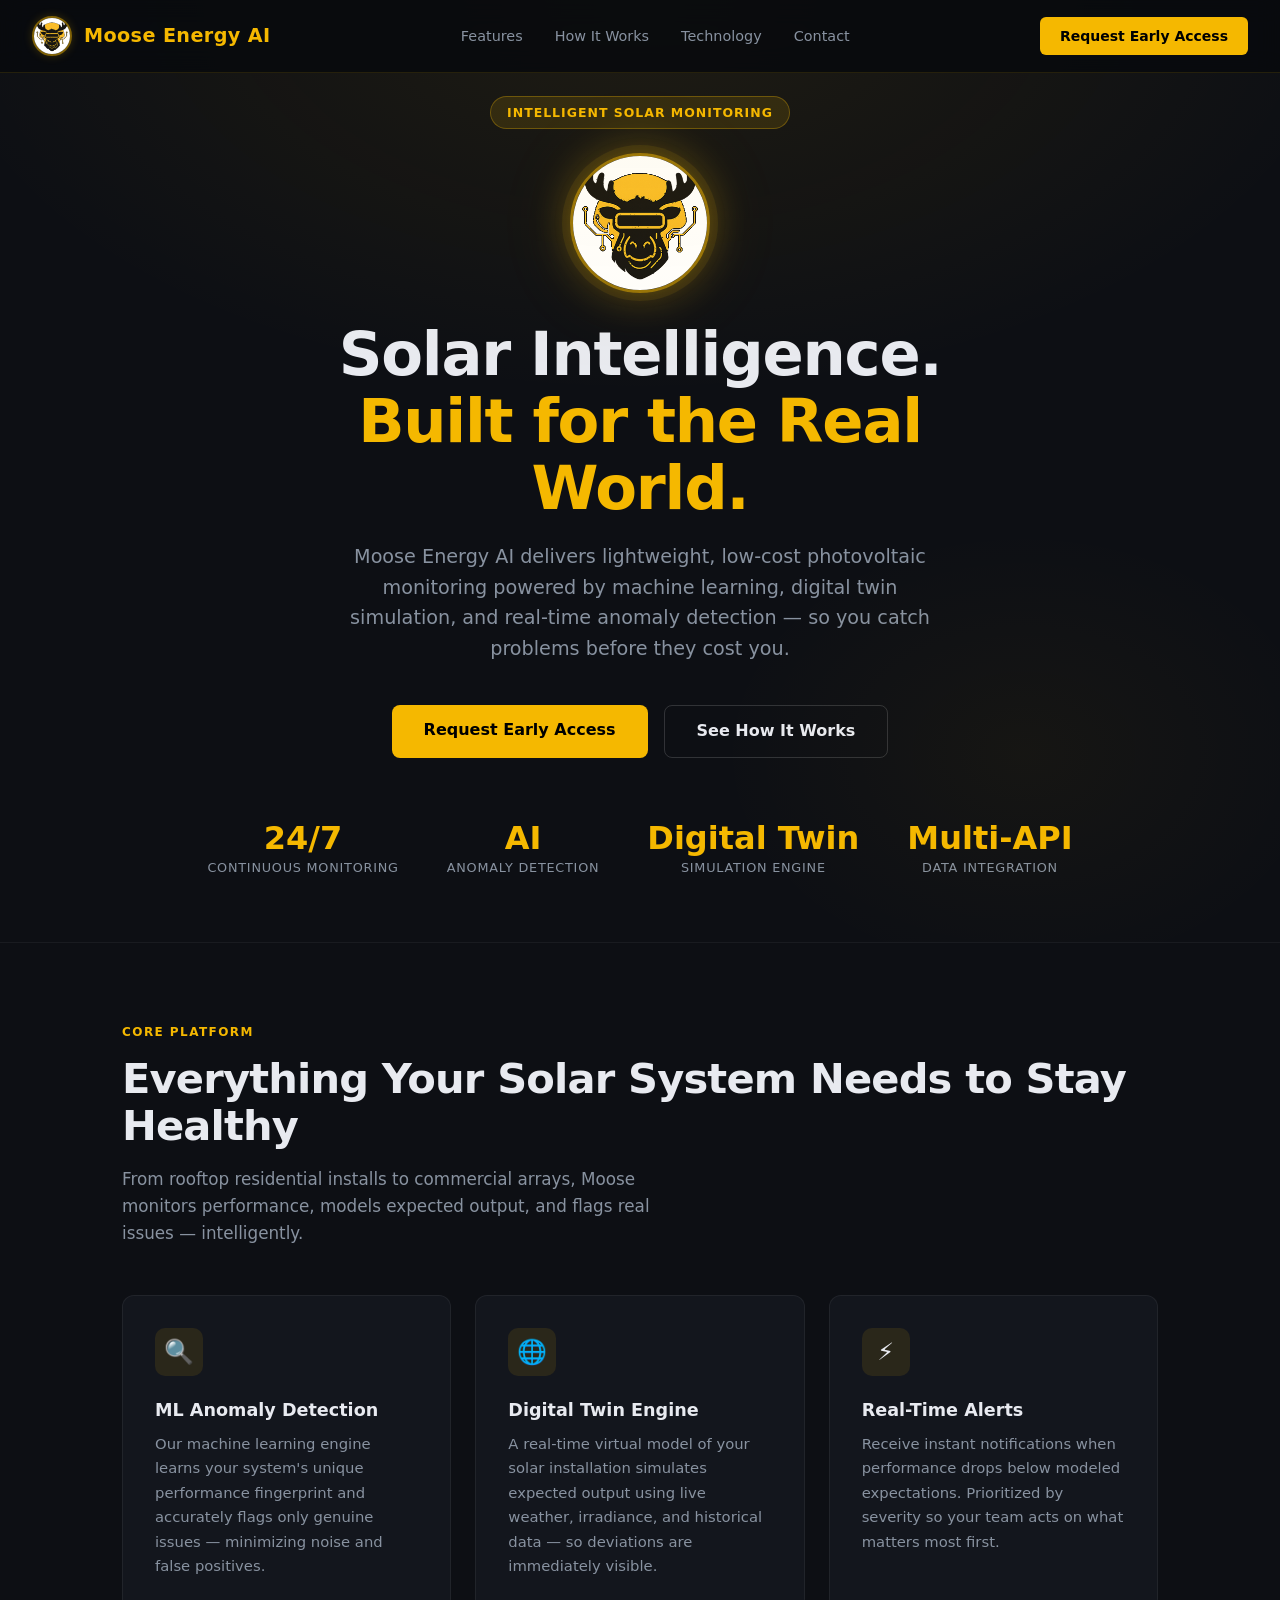
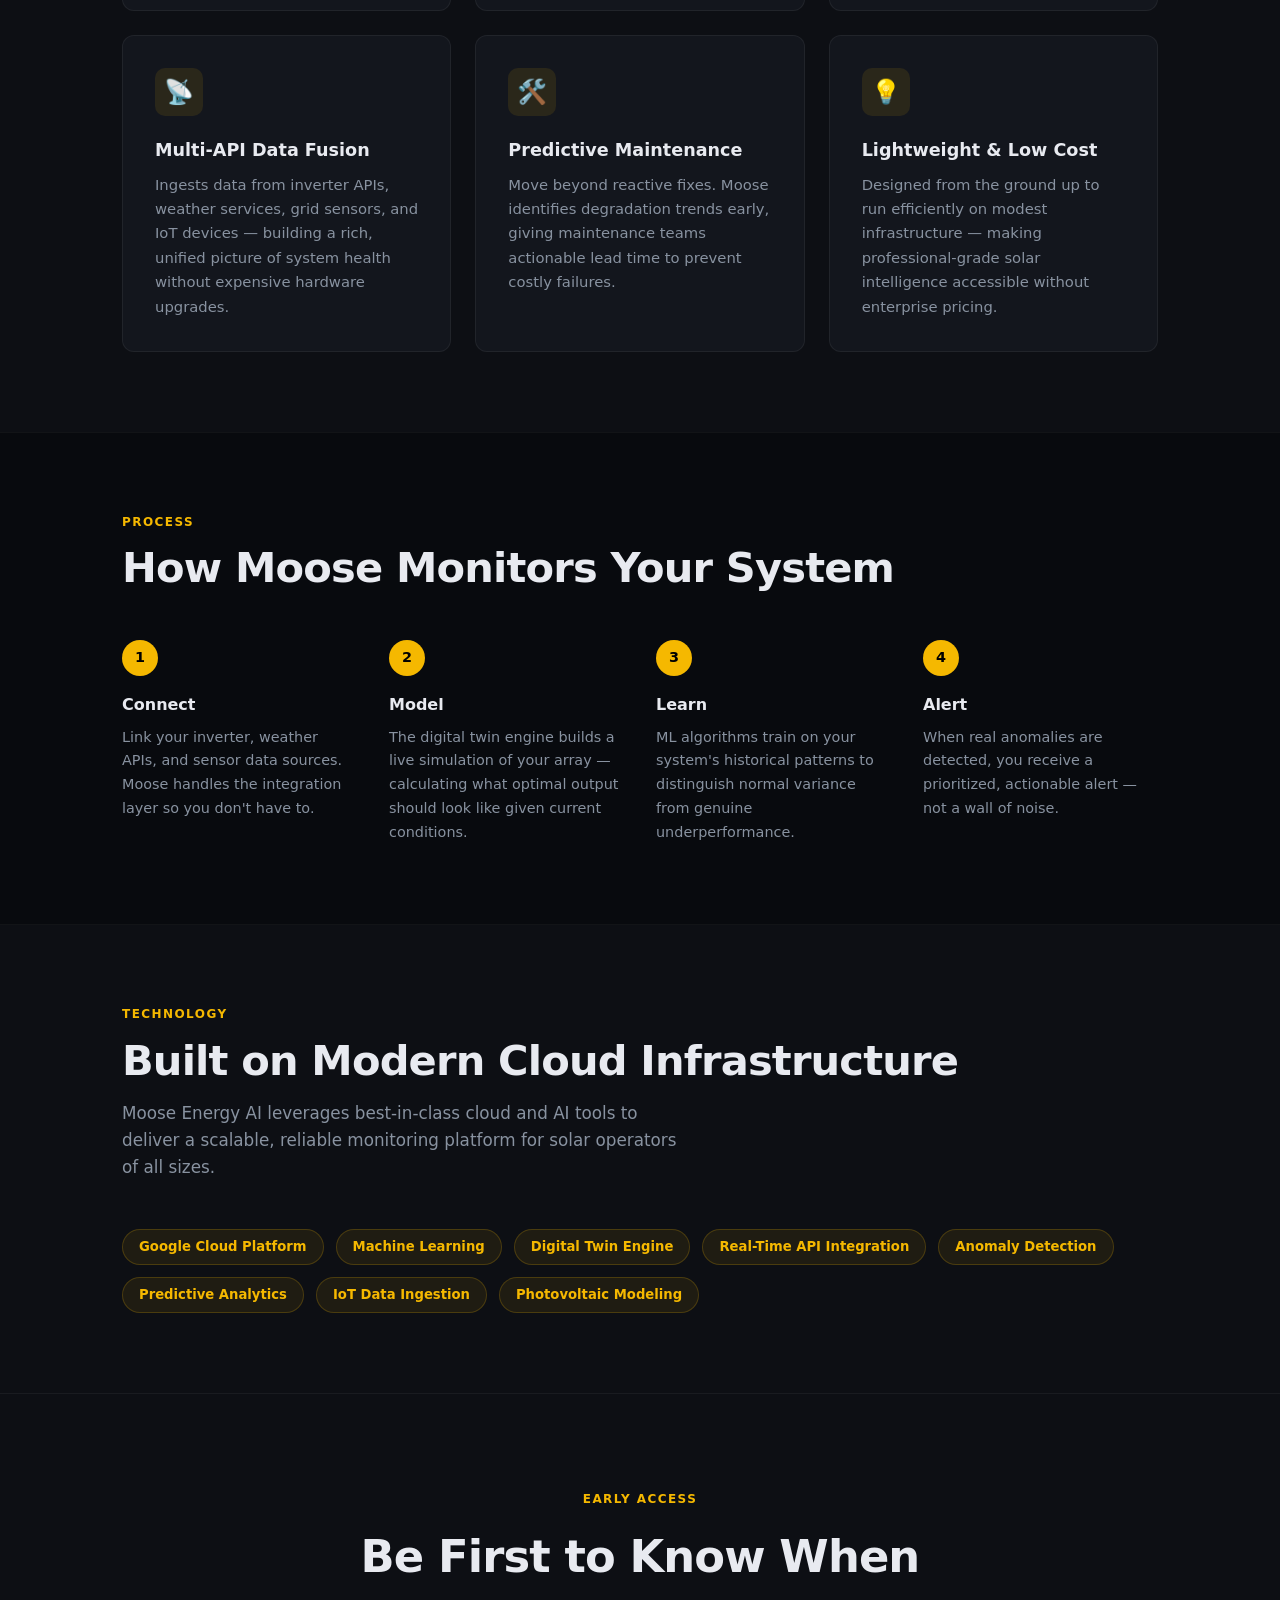
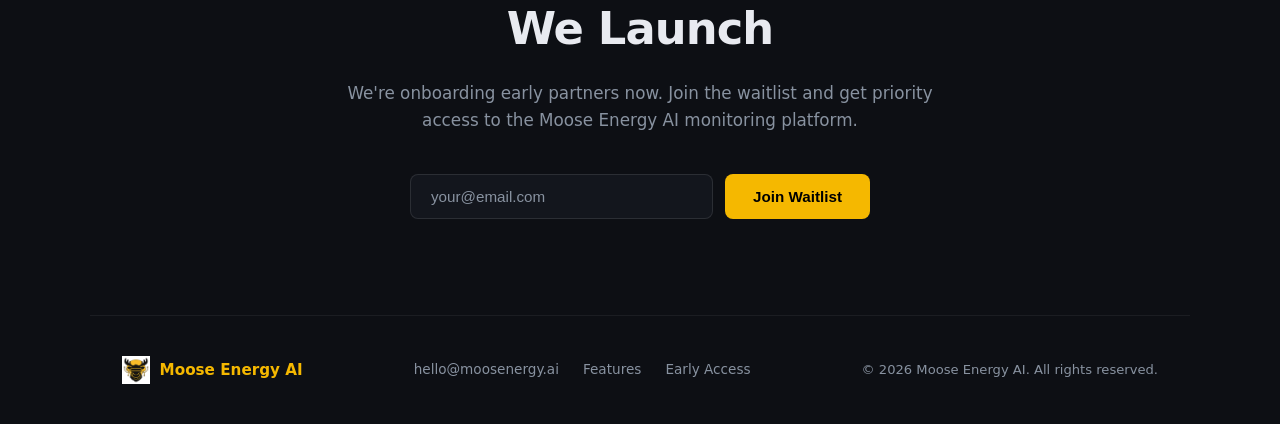
==== index.html @ 9f226058 "Polish logo: circular clip, gold ring, ambient glow" ====
<!DOCTYPE html>
<html lang="en">
<head>
  <meta charset="UTF-8" />
  <meta name="viewport" content="width=device-width, initial-scale=1.0" />
  <title>Moose Energy AI — Intelligent Solar Monitoring</title>
  <meta name="description" content="Moose Energy AI provides intelligent, low-cost photovoltaic solar monitoring powered by machine learning, digital twin technology, and real-time anomaly detection." />
  <meta property="og:title" content="Moose Energy AI — Intelligent Solar Monitoring" />
  <meta property="og:description" content="AI-powered solar monitoring with digital twin engine and ML anomaly detection." />
  <meta property="og:image" content="Moose logo.png" />
  <link rel="icon" type="image/png" href="Moose logo.png" />
  <style>
    *, *::before, *::after { box-sizing: border-box; margin: 0; padding: 0; }

    :root {
      --gold: #F5B800;
      --dark: #0d0f14;
      --darker: #080a0e;
      --card-bg: #13161d;
      --text: #e8eaf0;
      --muted: #8892a0;
      --accent: #F5B800;
    }

    html { scroll-behavior: smooth; }

    body {
      background: var(--dark);
      color: var(--text);
      font-family: 'Segoe UI', system-ui, -apple-system, sans-serif;
      line-height: 1.6;
    }

    /* NAV */
    nav {
      position: fixed;
      top: 0; left: 0; right: 0;
      z-index: 100;
      display: flex;
      align-items: center;
      justify-content: space-between;
      padding: 1rem 2rem;
      background: rgba(8, 10, 14, 0.85);
      backdrop-filter: blur(12px);
      border-bottom: 1px solid rgba(245, 184, 0, 0.12);
    }

    .nav-logo {
      display: flex;
      align-items: center;
      gap: 0.75rem;
      text-decoration: none;
    }

    .nav-logo img {
      height: 40px;
      width: 40px;
      object-fit: cover;
      border-radius: 50%;
      border: 2px solid rgba(245,184,0,0.5);
      box-shadow: 0 0 10px rgba(245,184,0,0.2);
    }

    .nav-logo span {
      font-size: 1.2rem;
      font-weight: 700;
      color: var(--gold);
      letter-spacing: 0.02em;
    }

    .nav-links {
      display: flex;
      gap: 2rem;
      list-style: none;
    }

    .nav-links a {
      color: var(--muted);
      text-decoration: none;
      font-size: 0.9rem;
      font-weight: 500;
      transition: color 0.2s;
    }

    .nav-links a:hover { color: var(--gold); }

    .nav-cta {
      background: var(--gold);
      color: #000;
      padding: 0.5rem 1.25rem;
      border-radius: 6px;
      font-weight: 700;
      font-size: 0.875rem;
      text-decoration: none;
      transition: opacity 0.2s;
    }

    .nav-cta:hover { opacity: 0.85; }

    /* HERO */
    .hero {
      min-height: 100vh;
      display: flex;
      flex-direction: column;
      align-items: center;
      justify-content: center;
      text-align: center;
      padding: 6rem 2rem 4rem;
      position: relative;
      overflow: hidden;
    }

    .hero::before {
      content: '';
      position: absolute;
      inset: 0;
      background:
        radial-gradient(ellipse 80% 60% at 50% 0%, rgba(245,184,0,0.08) 0%, transparent 70%),
        radial-gradient(ellipse 40% 40% at 80% 80%, rgba(245,184,0,0.04) 0%, transparent 60%);
      pointer-events: none;
    }

    .hero-badge {
      display: inline-block;
      background: rgba(245,184,0,0.12);
      border: 1px solid rgba(245,184,0,0.3);
      color: var(--gold);
      font-size: 0.78rem;
      font-weight: 600;
      letter-spacing: 0.08em;
      text-transform: uppercase;
      padding: 0.35rem 1rem;
      border-radius: 100px;
      margin-bottom: 1.5rem;
    }

    .hero-logo {
      width: 140px;
      height: 140px;
      object-fit: cover;
      border-radius: 50%;
      border: 3px solid rgba(245,184,0,0.6);
      box-shadow:
        0 0 0 8px rgba(245,184,0,0.08),
        0 0 40px rgba(245,184,0,0.3),
        0 0 80px rgba(245,184,0,0.12);
      margin-bottom: 1.75rem;
    }

    .hero h1 {
      font-size: clamp(2.2rem, 5vw, 3.8rem);
      font-weight: 800;
      line-height: 1.1;
      letter-spacing: -0.02em;
      max-width: 800px;
      margin-bottom: 1.25rem;
    }

    .hero h1 span { color: var(--gold); }

    .hero p {
      font-size: clamp(1rem, 2vw, 1.2rem);
      color: var(--muted);
      max-width: 580px;
      margin-bottom: 2.5rem;
    }

    .hero-actions {
      display: flex;
      gap: 1rem;
      flex-wrap: wrap;
      justify-content: center;
    }

    .btn-primary {
      background: var(--gold);
      color: #000;
      padding: 0.8rem 2rem;
      border-radius: 8px;
      font-weight: 700;
      font-size: 1rem;
      text-decoration: none;
      transition: opacity 0.2s, transform 0.2s;
    }

    .btn-primary:hover { opacity: 0.88; transform: translateY(-1px); }

    .btn-secondary {
      background: transparent;
      color: var(--text);
      padding: 0.8rem 2rem;
      border-radius: 8px;
      font-weight: 600;
      font-size: 1rem;
      text-decoration: none;
      border: 1px solid rgba(255,255,255,0.15);
      transition: border-color 0.2s, transform 0.2s;
    }

    .btn-secondary:hover { border-color: var(--gold); transform: translateY(-1px); }

    .hero-stats {
      display: flex;
      gap: 3rem;
      margin-top: 4rem;
      flex-wrap: wrap;
      justify-content: center;
    }

    .stat {
      text-align: center;
    }

    .stat-value {
      font-size: 2rem;
      font-weight: 800;
      color: var(--gold);
      line-height: 1;
    }

    .stat-label {
      font-size: 0.8rem;
      color: var(--muted);
      margin-top: 0.25rem;
      text-transform: uppercase;
      letter-spacing: 0.06em;
    }

    /* SECTION COMMONS */
    section {
      padding: 5rem 2rem;
      max-width: 1100px;
      margin: 0 auto;
    }

    .section-label {
      font-size: 0.75rem;
      font-weight: 700;
      text-transform: uppercase;
      letter-spacing: 0.12em;
      color: var(--gold);
      margin-bottom: 0.75rem;
    }

    .section-title {
      font-size: clamp(1.8rem, 3.5vw, 2.6rem);
      font-weight: 800;
      letter-spacing: -0.02em;
      line-height: 1.15;
      margin-bottom: 1rem;
    }

    .section-sub {
      color: var(--muted);
      font-size: 1.05rem;
      max-width: 560px;
      margin-bottom: 3rem;
    }

    /* FEATURES GRID */
    .features-grid {
      display: grid;
      grid-template-columns: repeat(auto-fit, minmax(280px, 1fr));
      gap: 1.5rem;
    }

    .feature-card {
      background: var(--card-bg);
      border: 1px solid rgba(255,255,255,0.06);
      border-radius: 12px;
      padding: 2rem;
      transition: border-color 0.2s, transform 0.2s;
    }

    .feature-card:hover {
      border-color: rgba(245,184,0,0.25);
      transform: translateY(-2px);
    }

    .feature-icon {
      width: 48px;
      height: 48px;
      background: rgba(245,184,0,0.1);
      border-radius: 10px;
      display: flex;
      align-items: center;
      justify-content: center;
      font-size: 1.5rem;
      margin-bottom: 1.25rem;
    }

    .feature-card h3 {
      font-size: 1.1rem;
      font-weight: 700;
      margin-bottom: 0.5rem;
    }

    .feature-card p {
      color: var(--muted);
      font-size: 0.925rem;
      line-height: 1.65;
    }

    /* HOW IT WORKS */
    #how-it-works {
      background: var(--darker);
      max-width: 100%;
      border-top: 1px solid rgba(255,255,255,0.04);
      border-bottom: 1px solid rgba(255,255,255,0.04);
    }

    #how-it-works .inner {
      max-width: 1100px;
      margin: 0 auto;
      padding: 5rem 2rem;
    }

    .steps {
      display: grid;
      grid-template-columns: repeat(auto-fit, minmax(220px, 1fr));
      gap: 2rem;
      margin-top: 3rem;
      counter-reset: steps;
    }

    .step {
      position: relative;
      padding-left: 0;
    }

    .step-num {
      display: inline-flex;
      align-items: center;
      justify-content: center;
      width: 36px;
      height: 36px;
      border-radius: 50%;
      background: var(--gold);
      color: #000;
      font-weight: 800;
      font-size: 0.9rem;
      margin-bottom: 1rem;
    }

    .step h3 {
      font-size: 1rem;
      font-weight: 700;
      margin-bottom: 0.5rem;
    }

    .step p {
      color: var(--muted);
      font-size: 0.9rem;
      line-height: 1.65;
    }

    /* TECH STACK BADGES */
    .tech-row {
      display: flex;
      flex-wrap: wrap;
      gap: 0.75rem;
      margin-top: 2rem;
    }

    .tech-badge {
      background: rgba(245,184,0,0.08);
      border: 1px solid rgba(245,184,0,0.2);
      color: var(--gold);
      padding: 0.4rem 1rem;
      border-radius: 100px;
      font-size: 0.825rem;
      font-weight: 600;
    }

    /* WAITLIST / CTA SECTION */
    .cta-section {
      text-align: center;
      padding: 6rem 2rem;
      max-width: 700px;
      margin: 0 auto;
    }

    .cta-section h2 {
      font-size: clamp(1.8rem, 4vw, 2.8rem);
      font-weight: 800;
      letter-spacing: -0.02em;
      margin-bottom: 1rem;
    }

    .cta-section p {
      color: var(--muted);
      font-size: 1.05rem;
      margin-bottom: 2.5rem;
    }

    .email-form {
      display: flex;
      gap: 0.75rem;
      max-width: 460px;
      margin: 0 auto;
      flex-wrap: wrap;
      justify-content: center;
    }

    .email-form input {
      flex: 1;
      min-width: 220px;
      padding: 0.8rem 1.25rem;
      background: var(--card-bg);
      border: 1px solid rgba(255,255,255,0.1);
      border-radius: 8px;
      color: var(--text);
      font-size: 0.95rem;
      outline: none;
      transition: border-color 0.2s;
    }

    .email-form input:focus { border-color: var(--gold); }

    .email-form input::placeholder { color: var(--muted); }

    .email-form button {
      background: var(--gold);
      color: #000;
      border: none;
      padding: 0.8rem 1.75rem;
      border-radius: 8px;
      font-weight: 700;
      font-size: 0.95rem;
      cursor: pointer;
      transition: opacity 0.2s;
    }

    .email-form button:hover { opacity: 0.85; }

    /* FOOTER */
    footer {
      border-top: 1px solid rgba(255,255,255,0.06);
      padding: 2.5rem 2rem;
      display: flex;
      align-items: center;
      justify-content: space-between;
      flex-wrap: wrap;
      gap: 1rem;
      max-width: 1100px;
      margin: 0 auto;
    }

    .footer-logo {
      display: flex;
      align-items: center;
      gap: 0.6rem;
    }

    .footer-logo img {
      height: 28px;
      width: 28px;
      object-fit: contain;
    }

    .footer-logo span {
      font-weight: 700;
      color: var(--gold);
      font-size: 0.95rem;
    }

    .footer-copy {
      color: var(--muted);
      font-size: 0.82rem;
    }

    .footer-links {
      display: flex;
      gap: 1.5rem;
    }

    .footer-links a {
      color: var(--muted);
      text-decoration: none;
      font-size: 0.85rem;
      transition: color 0.2s;
    }

    .footer-links a:hover { color: var(--gold); }

    /* DIVIDER */
    .divider {
      border: none;
      border-top: 1px solid rgba(255,255,255,0.05);
    }

    /* RESPONSIVE */
    @media (max-width: 640px) {
      .nav-links { display: none; }
      .hero-stats { gap: 2rem; }
      footer { flex-direction: column; align-items: flex-start; }
    }
  </style>
</head>
<body>

  <!-- NAV -->
  <nav>
    <a href="#" class="nav-logo">
      <img src="Moose logo.png" alt="Moose Energy AI" />
      <span>Moose Energy AI</span>
    </a>
    <ul class="nav-links">
      <li><a href="#features">Features</a></li>
      <li><a href="#how-it-works">How It Works</a></li>
      <li><a href="#technology">Technology</a></li>
      <li><a href="#contact">Contact</a></li>
    </ul>
    <a href="#waitlist" class="nav-cta">Request Early Access</a>
  </nav>

  <!-- HERO -->
  <header class="hero">
    <div class="hero-badge">Intelligent Solar Monitoring</div>
    <img src="Moose logo.png" alt="Moose Energy AI" class="hero-logo" />
    <h1>Solar Intelligence.<br /><span>Built for the Real World.</span></h1>
    <p>Moose Energy AI delivers lightweight, low-cost photovoltaic monitoring powered by machine learning, digital twin simulation, and real-time anomaly detection — so you catch problems before they cost you.</p>
    <div class="hero-actions">
      <a href="#waitlist" class="btn-primary">Request Early Access</a>
      <a href="#features" class="btn-secondary">See How It Works</a>
    </div>
    <div class="hero-stats">
      <div class="stat">
        <div class="stat-value">24/7</div>
        <div class="stat-label">Continuous Monitoring</div>
      </div>
      <div class="stat">
        <div class="stat-value">AI</div>
        <div class="stat-label">Anomaly Detection</div>
      </div>
      <div class="stat">
        <div class="stat-value">Digital Twin</div>
        <div class="stat-label">Simulation Engine</div>
      </div>
      <div class="stat">
        <div class="stat-value">Multi-API</div>
        <div class="stat-label">Data Integration</div>
      </div>
    </div>
  </header>

  <hr class="divider" />

  <!-- FEATURES -->
  <section id="features">
    <div class="section-label">Core Platform</div>
    <h2 class="section-title">Everything Your Solar System Needs to Stay Healthy</h2>
    <p class="section-sub">From rooftop residential installs to commercial arrays, Moose monitors performance, models expected output, and flags real issues — intelligently.</p>
    <div class="features-grid">
      <div class="feature-card">
        <div class="feature-icon">🔍</div>
        <h3>ML Anomaly Detection</h3>
        <p>Our machine learning engine learns your system's unique performance fingerprint and accurately flags only genuine issues — minimizing noise and false positives.</p>
      </div>
      <div class="feature-card">
        <div class="feature-icon">🌐</div>
        <h3>Digital Twin Engine</h3>
        <p>A real-time virtual model of your solar installation simulates expected output using live weather, irradiance, and historical data — so deviations are immediately visible.</p>
      </div>
      <div class="feature-card">
        <div class="feature-icon">⚡</div>
        <h3>Real-Time Alerts</h3>
        <p>Receive instant notifications when performance drops below modeled expectations. Prioritized by severity so your team acts on what matters most first.</p>
      </div>
      <div class="feature-card">
        <div class="feature-icon">📡</div>
        <h3>Multi-API Data Fusion</h3>
        <p>Ingests data from inverter APIs, weather services, grid sensors, and IoT devices — building a rich, unified picture of system health without expensive hardware upgrades.</p>
      </div>
      <div class="feature-card">
        <div class="feature-icon">🛠️</div>
        <h3>Predictive Maintenance</h3>
        <p>Move beyond reactive fixes. Moose identifies degradation trends early, giving maintenance teams actionable lead time to prevent costly failures.</p>
      </div>
      <div class="feature-card">
        <div class="feature-icon">💡</div>
        <h3>Lightweight & Low Cost</h3>
        <p>Designed from the ground up to run efficiently on modest infrastructure — making professional-grade solar intelligence accessible without enterprise pricing.</p>
      </div>
    </div>
  </section>

  <!-- HOW IT WORKS -->
  <div id="how-it-works">
    <div class="inner">
      <div class="section-label">Process</div>
      <h2 class="section-title">How Moose Monitors Your System</h2>
      <div class="steps">
        <div class="step">
          <div class="step-num">1</div>
          <h3>Connect</h3>
          <p>Link your inverter, weather APIs, and sensor data sources. Moose handles the integration layer so you don't have to.</p>
        </div>
        <div class="step">
          <div class="step-num">2</div>
          <h3>Model</h3>
          <p>The digital twin engine builds a live simulation of your array — calculating what optimal output should look like given current conditions.</p>
        </div>
        <div class="step">
          <div class="step-num">3</div>
          <h3>Learn</h3>
          <p>ML algorithms train on your system's historical patterns to distinguish normal variance from genuine underperformance.</p>
        </div>
        <div class="step">
          <div class="step-num">4</div>
          <h3>Alert</h3>
          <p>When real anomalies are detected, you receive a prioritized, actionable alert — not a wall of noise.</p>
        </div>
      </div>
    </div>
  </div>

  <!-- TECHNOLOGY -->
  <section id="technology">
    <div class="section-label">Technology</div>
    <h2 class="section-title">Built on Modern Cloud Infrastructure</h2>
    <p class="section-sub">Moose Energy AI leverages best-in-class cloud and AI tools to deliver a scalable, reliable monitoring platform for solar operators of all sizes.</p>
    <div class="tech-row">
      <span class="tech-badge">Google Cloud Platform</span>
      <span class="tech-badge">Machine Learning</span>
      <span class="tech-badge">Digital Twin Engine</span>
      <span class="tech-badge">Real-Time API Integration</span>
      <span class="tech-badge">Anomaly Detection</span>
      <span class="tech-badge">Predictive Analytics</span>
      <span class="tech-badge">IoT Data Ingestion</span>
      <span class="tech-badge">Photovoltaic Modeling</span>
    </div>
  </section>

  <hr class="divider" />

  <!-- WAITLIST / CTA -->
  <div id="waitlist">
    <div class="cta-section">
      <div class="section-label">Early Access</div>
      <h2>Be First to Know When We Launch</h2>
      <p>We're onboarding early partners now. Join the waitlist and get priority access to the Moose Energy AI monitoring platform.</p>
      <form class="email-form" onsubmit="handleSubmit(event)">
        <input type="email" placeholder="your@email.com" required />
        <button type="submit">Join Waitlist</button>
      </form>
      <p id="form-msg" style="margin-top:1rem; color: var(--gold); font-size:0.9rem; display:none;">
        Thanks! We'll be in touch soon.
      </p>
    </div>
  </div>

  <!-- FOOTER -->
  <footer id="contact">
    <div class="footer-logo">
      <img src="Moose logo.png" alt="Moose Energy AI" />
      <span>Moose Energy AI</span>
    </div>
    <div class="footer-links">
      <a href="mailto:hello@moosenergy.ai">hello@moosenergy.ai</a>
      <a href="#features">Features</a>
      <a href="#waitlist">Early Access</a>
    </div>
    <div class="footer-copy">&copy; 2026 Moose Energy AI. All rights reserved.</div>
  </footer>

  <script>
    function handleSubmit(e) {
      e.preventDefault();
      document.getElementById('form-msg').style.display = 'block';
      e.target.reset();
    }
  </script>

</body>
</html>
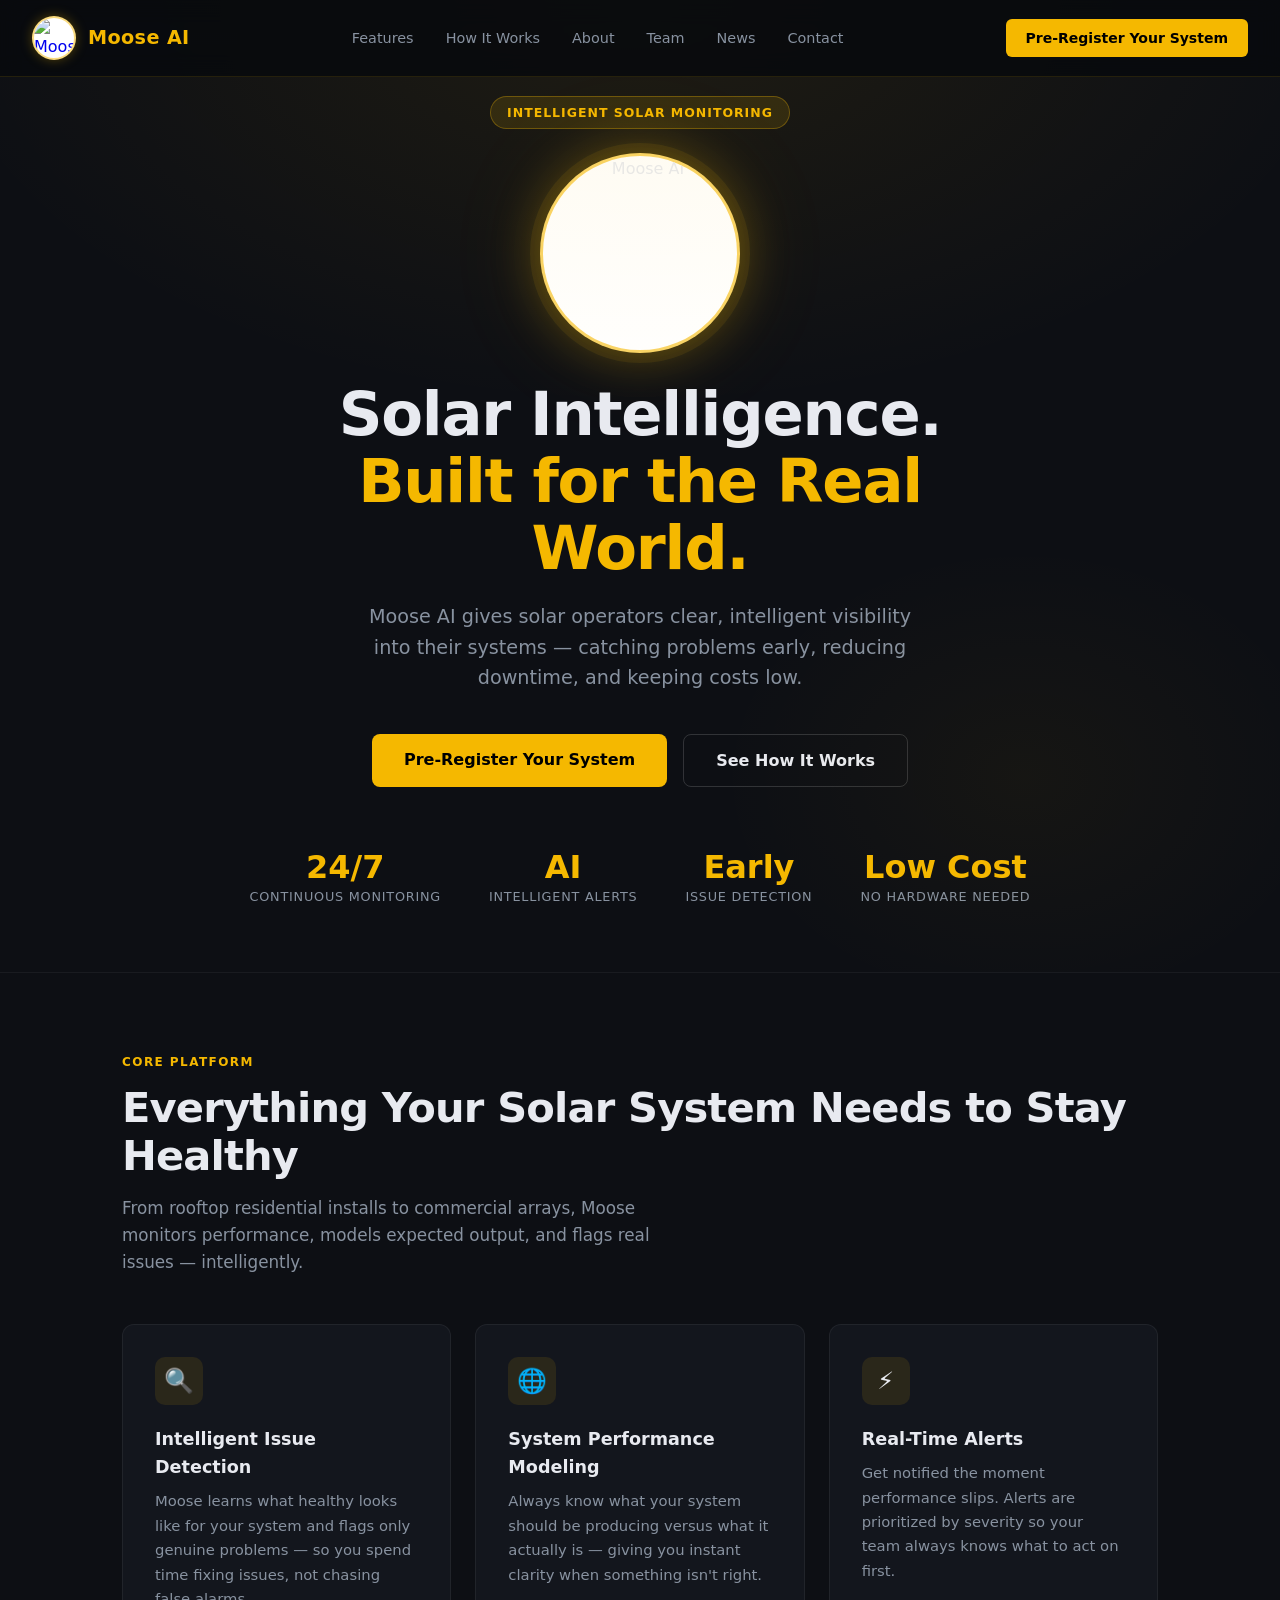
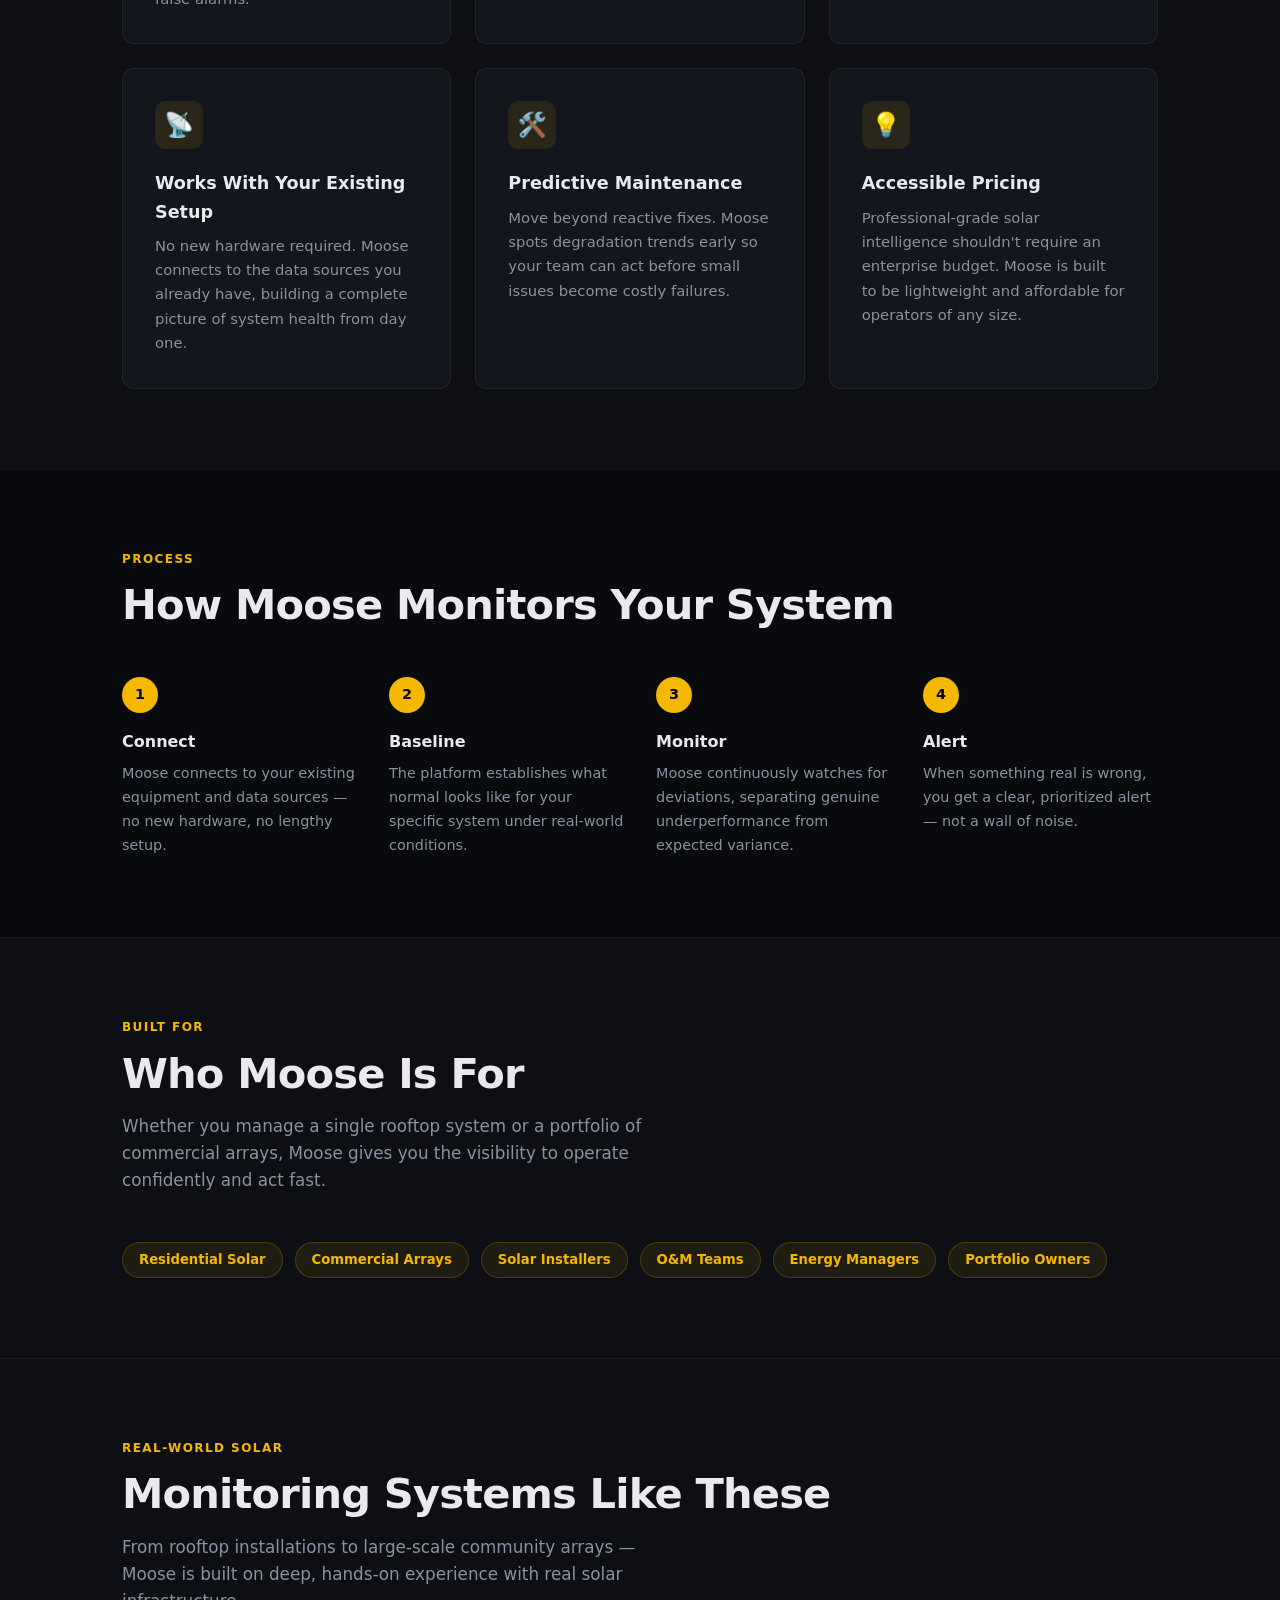
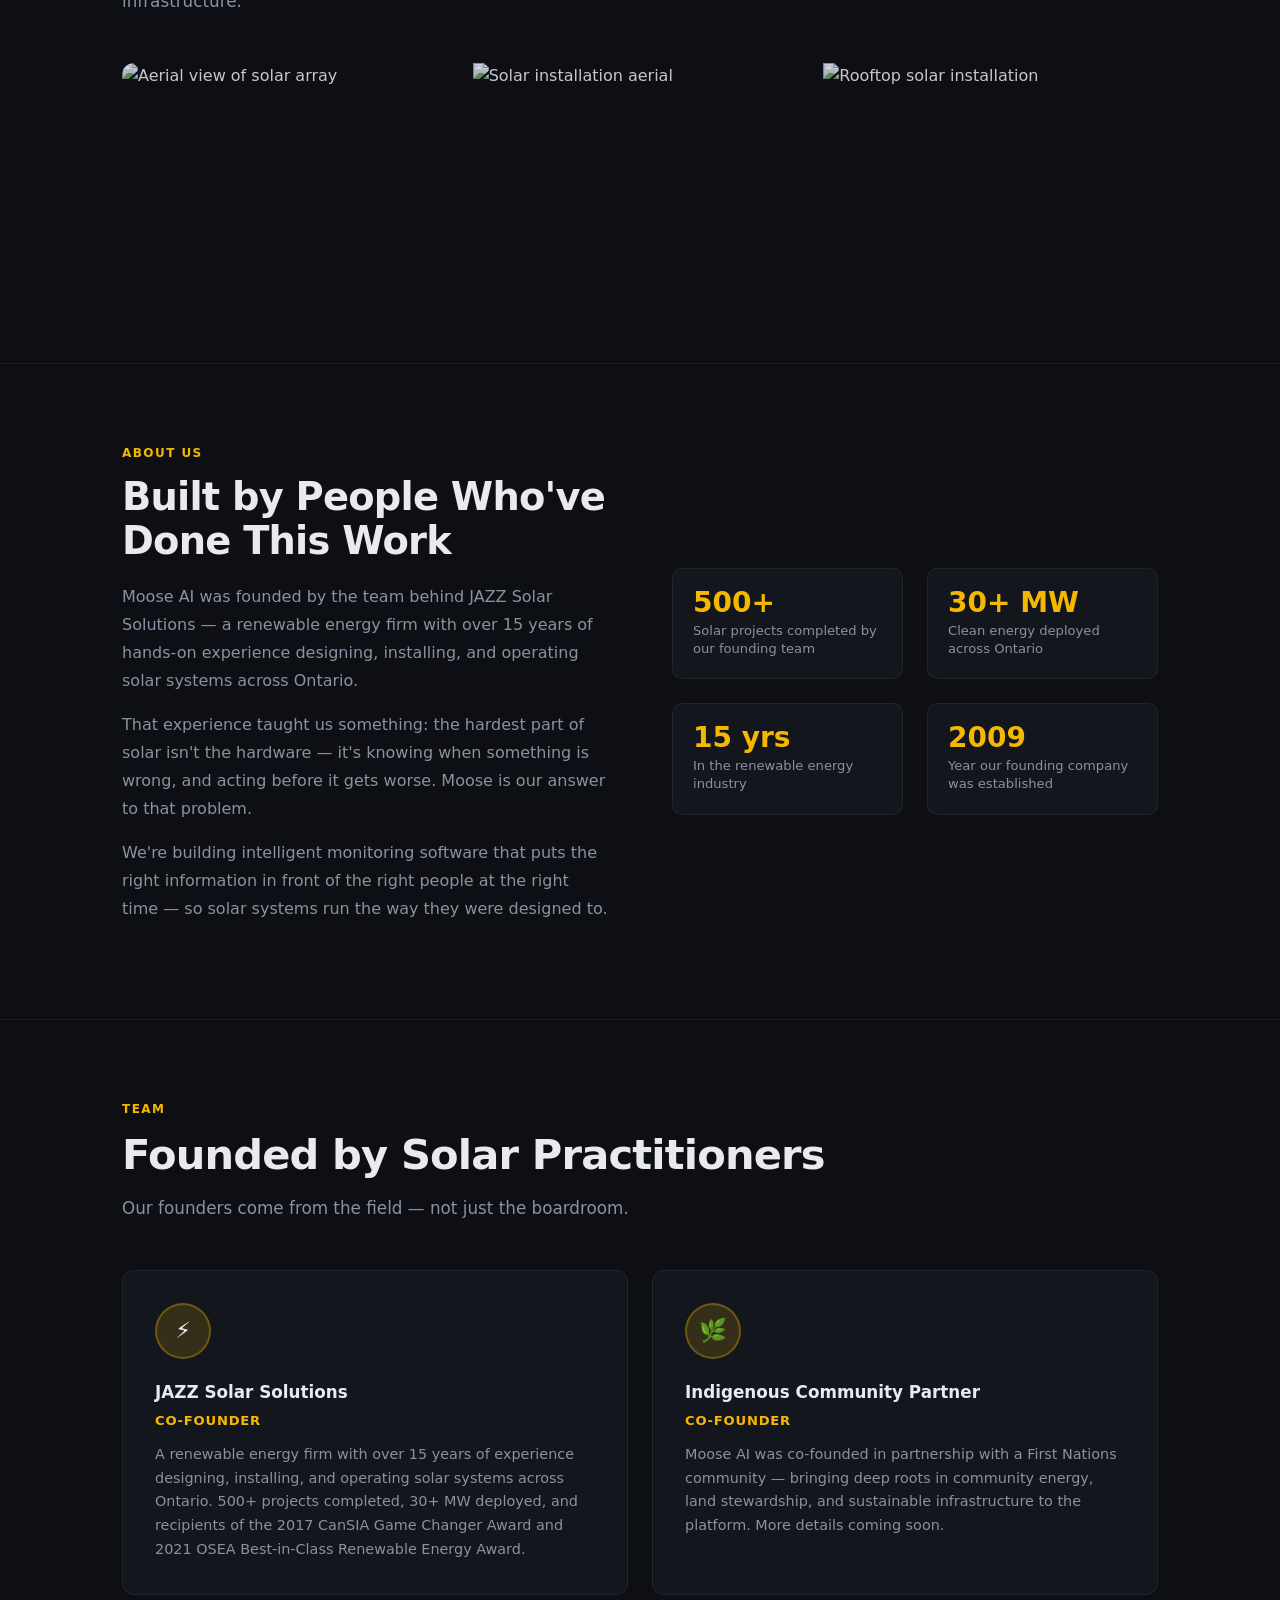
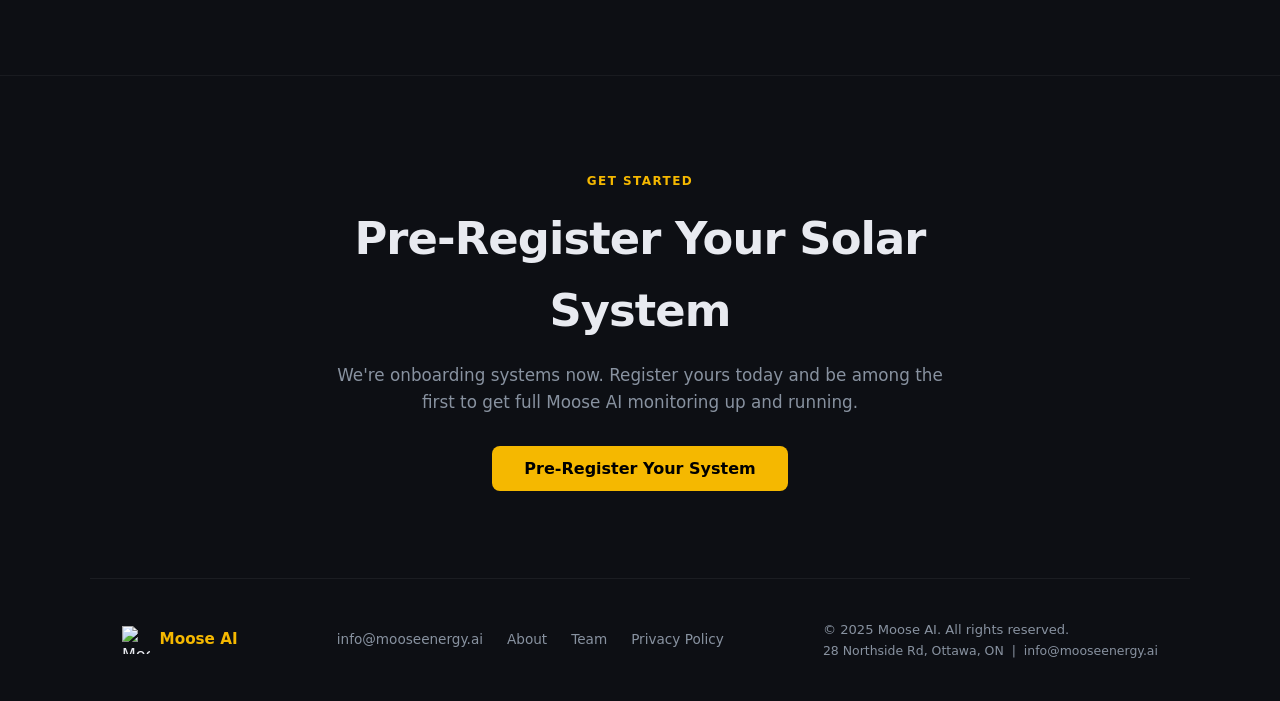
==== commit d86ab678: "Add news, sitemap, robots.txt, schema markup, domain fix, content depth" ====
--- a/index.html
+++ b/index.html
@@ -3,12 +3,38 @@
 <head>
   <meta charset="UTF-8" />
   <meta name="viewport" content="width=device-width, initial-scale=1.0" />
-  <title>Moose Energy AI — Intelligent Solar Monitoring</title>
-  <meta name="description" content="Moose Energy AI provides intelligent, low-cost photovoltaic solar monitoring powered by machine learning, digital twin technology, and real-time anomaly detection." />
-  <meta property="og:title" content="Moose Energy AI — Intelligent Solar Monitoring" />
+  <title>Moose AI — Intelligent Solar Monitoring</title>
+  <meta name="description" content="Moose AI provides intelligent, low-cost photovoltaic solar monitoring powered by machine learning, digital twin technology, and real-time anomaly detection." />
+  <meta property="og:title" content="Moose AI — Intelligent Solar Monitoring" />
   <meta property="og:description" content="AI-powered solar monitoring with digital twin engine and ML anomaly detection." />
-  <meta property="og:image" content="Moose logo.png" />
-  <link rel="icon" type="image/png" href="Moose logo.png" />
+  <meta property="og:image" content="Moose logo 2.png" />
+  <link rel="icon" type="image/png" href="Moose logo 2.png" />
+  <script type="application/ld+json">
+  {
+    "@context": "https://schema.org",
+    "@type": "Organization",
+    "name": "Moose AI",
+    "url": "https://mooseenergy.ai",
+    "logo": "https://mooseenergy.ai/Moose logo 2.png",
+    "foundingDate": "2025",
+    "description": "Moose AI provides intelligent solar monitoring for photovoltaic systems, helping operators detect issues early and reduce downtime.",
+    "address": {
+      "@type": "PostalAddress",
+      "streetAddress": "28 Northside Rd",
+      "addressLocality": "Ottawa",
+      "addressRegion": "ON",
+      "addressCountry": "CA"
+    },
+    "contactPoint": {
+      "@type": "ContactPoint",
+      "email": "info@mooseenergy.ai",
+      "contactType": "customer support"
+    },
+    "sameAs": [
+      "https://jazz-website-theta.vercel.app"
+    ]
+  }
+  </script>
   <style>
     *, *::before, *::after { box-sizing: border-box; margin: 0; padding: 0; }
 
@@ -53,12 +79,13 @@
     }
 
     .nav-logo img {
-      height: 40px;
-      width: 40px;
-      object-fit: cover;
+      height: 44px;
+      width: 44px;
+      object-fit: contain;
+      background: #fff;
       border-radius: 50%;
       border: 2px solid rgba(245,184,0,0.5);
-      box-shadow: 0 0 10px rgba(245,184,0,0.2);
+      filter: drop-shadow(0 0 6px rgba(245,184,0,0.3));
     }
 
     .nav-logo span {
@@ -135,16 +162,18 @@
     }
 
     .hero-logo {
-      width: 140px;
-      height: 140px;
-      object-fit: cover;
+      width: 200px;
+      height: 200px;
+      object-fit: contain;
+      background: #fff;
       border-radius: 50%;
       border: 3px solid rgba(245,184,0,0.6);
       box-shadow:
-        0 0 0 8px rgba(245,184,0,0.08),
-        0 0 40px rgba(245,184,0,0.3),
-        0 0 80px rgba(245,184,0,0.12);
+        0 0 0 10px rgba(245,184,0,0.08),
+        0 0 50px rgba(245,184,0,0.3),
+        0 0 100px rgba(245,184,0,0.12);
       margin-bottom: 1.75rem;
+      image-rendering: -webkit-optimize-contrast;
     }
 
     .hero h1 {
@@ -483,6 +512,129 @@
 
     .footer-links a:hover { color: var(--gold); }
 
+    /* SOLAR GALLERY */
+    .solar-gallery {
+      display: grid;
+      grid-template-columns: repeat(3, 1fr);
+      gap: 1rem;
+      margin-top: 3rem;
+      border-radius: 12px;
+      overflow: hidden;
+    }
+
+    .solar-gallery img {
+      width: 100%;
+      height: 220px;
+      object-fit: cover;
+      display: block;
+      filter: brightness(0.85) saturate(0.9);
+      transition: filter 0.3s;
+    }
+
+    .solar-gallery img:hover { filter: brightness(1) saturate(1.1); }
+
+    /* ABOUT */
+    .about-grid {
+      display: grid;
+      grid-template-columns: 1fr 1fr;
+      gap: 4rem;
+      align-items: center;
+    }
+
+    .about-text h2 {
+      font-size: clamp(1.8rem, 3vw, 2.4rem);
+      font-weight: 800;
+      letter-spacing: -0.02em;
+      margin-bottom: 1.25rem;
+      line-height: 1.15;
+    }
+
+    .about-text p {
+      color: var(--muted);
+      font-size: 1rem;
+      line-height: 1.75;
+      margin-bottom: 1rem;
+    }
+
+    .about-stats {
+      display: grid;
+      grid-template-columns: 1fr 1fr;
+      gap: 1.5rem;
+    }
+
+    .about-stat {
+      background: var(--card-bg);
+      border: 1px solid rgba(255,255,255,0.06);
+      border-radius: 10px;
+      padding: 1.25rem;
+    }
+
+    .about-stat-value {
+      font-size: 1.75rem;
+      font-weight: 800;
+      color: var(--gold);
+      line-height: 1;
+      margin-bottom: 0.3rem;
+    }
+
+    .about-stat-label {
+      font-size: 0.82rem;
+      color: var(--muted);
+      line-height: 1.4;
+    }
+
+    /* TEAM */
+    .team-grid {
+      display: grid;
+      grid-template-columns: repeat(auto-fit, minmax(260px, 1fr));
+      gap: 1.5rem;
+      margin-top: 3rem;
+    }
+
+    .team-card {
+      background: var(--card-bg);
+      border: 1px solid rgba(255,255,255,0.06);
+      border-radius: 12px;
+      padding: 2rem;
+      transition: border-color 0.2s;
+    }
+
+    .team-card:hover { border-color: rgba(245,184,0,0.25); }
+
+    .team-avatar {
+      width: 56px;
+      height: 56px;
+      border-radius: 50%;
+      background: rgba(245,184,0,0.15);
+      border: 2px solid rgba(245,184,0,0.3);
+      display: flex;
+      align-items: center;
+      justify-content: center;
+      font-size: 1.4rem;
+      margin-bottom: 1.25rem;
+    }
+
+    .team-name {
+      font-size: 1.05rem;
+      font-weight: 700;
+      margin-bottom: 0.25rem;
+    }
+
+    .team-title {
+      font-size: 0.82rem;
+      color: var(--gold);
+      font-weight: 600;
+      margin-bottom: 0.75rem;
+      text-transform: uppercase;
+      letter-spacing: 0.06em;
+    }
+
+    .team-bio {
+      font-size: 0.9rem;
+      color: var(--muted);
+      line-height: 1.65;
+    }
+
     /* DIVIDER */
     .divider {
       border: none;
@@ -490,10 +642,18 @@
     }
 
     /* RESPONSIVE */
+    @media (max-width: 768px) {
+      .about-grid { grid-template-columns: 1fr; gap: 2.5rem; }
+      .solar-gallery { grid-template-columns: 1fr 1fr; }
+      .solar-gallery img:last-child { display: none; }
+    }
+
     @media (max-width: 640px) {
       .nav-links { display: none; }
       .hero-stats { gap: 2rem; }
       footer { flex-direction: column; align-items: flex-start; }
+      .solar-gallery { grid-template-columns: 1fr; }
+      .solar-gallery img:last-child { display: block; }
     }
   </style>
 </head>
@@ -502,26 +662,28 @@
   <!-- NAV -->
   <nav>
     <a href="#" class="nav-logo">
-      <img src="Moose logo.png" alt="Moose Energy AI" />
-      <span>Moose Energy AI</span>
+      <img src="Moose logo 2.png" alt="Moose AI" />
+      <span>Moose AI</span>
     </a>
     <ul class="nav-links">
       <li><a href="#features">Features</a></li>
       <li><a href="#how-it-works">How It Works</a></li>
-      <li><a href="#technology">Technology</a></li>
+      <li><a href="#about">About</a></li>
+      <li><a href="#team">Team</a></li>
+      <li><a href="news.html">News</a></li>
       <li><a href="#contact">Contact</a></li>
     </ul>
-    <a href="#waitlist" class="nav-cta">Request Early Access</a>
+    <a href="register.html" class="nav-cta">Pre-Register Your System</a>
   </nav>
 
   <!-- HERO -->
   <header class="hero">
     <div class="hero-badge">Intelligent Solar Monitoring</div>
-    <img src="Moose logo.png" alt="Moose Energy AI" class="hero-logo" />
+    <img src="Moose logo 2.png" alt="Moose AI" class="hero-logo" />
     <h1>Solar Intelligence.<br /><span>Built for the Real World.</span></h1>
-    <p>Moose Energy AI delivers lightweight, low-cost photovoltaic monitoring powered by machine learning, digital twin simulation, and real-time anomaly detection — so you catch problems before they cost you.</p>
+    <p>Moose AI gives solar operators clear, intelligent visibility into their systems — catching problems early, reducing downtime, and keeping costs low.</p>
     <div class="hero-actions">
-      <a href="#waitlist" class="btn-primary">Request Early Access</a>
+      <a href="register.html" class="btn-primary">Pre-Register Your System</a>
       <a href="#features" class="btn-secondary">See How It Works</a>
     </div>
     <div class="hero-stats">
@@ -531,15 +693,15 @@
       </div>
       <div class="stat">
         <div class="stat-value">AI</div>
-        <div class="stat-label">Anomaly Detection</div>
+        <div class="stat-label">Intelligent Alerts</div>
       </div>
       <div class="stat">
-        <div class="stat-value">Digital Twin</div>
-        <div class="stat-label">Simulation Engine</div>
+        <div class="stat-value">Early</div>
+        <div class="stat-label">Issue Detection</div>
       </div>
       <div class="stat">
-        <div class="stat-value">Multi-API</div>
-        <div class="stat-label">Data Integration</div>
+        <div class="stat-value">Low Cost</div>
+        <div class="stat-label">No Hardware Needed</div>
       </div>
     </div>
   </header>
@@ -554,33 +716,33 @@
     <div class="features-grid">
       <div class="feature-card">
         <div class="feature-icon">🔍</div>
-        <h3>ML Anomaly Detection</h3>
-        <p>Our machine learning engine learns your system's unique performance fingerprint and accurately flags only genuine issues — minimizing noise and false positives.</p>
+        <h3>Intelligent Issue Detection</h3>
+        <p>Moose learns what healthy looks like for your system and flags only genuine problems — so you spend time fixing issues, not chasing false alarms.</p>
       </div>
       <div class="feature-card">
         <div class="feature-icon">🌐</div>
-        <h3>Digital Twin Engine</h3>
-        <p>A real-time virtual model of your solar installation simulates expected output using live weather, irradiance, and historical data — so deviations are immediately visible.</p>
+        <h3>System Performance Modeling</h3>
+        <p>Always know what your system should be producing versus what it actually is — giving you instant clarity when something isn't right.</p>
       </div>
       <div class="feature-card">
         <div class="feature-icon">⚡</div>
         <h3>Real-Time Alerts</h3>
-        <p>Receive instant notifications when performance drops below modeled expectations. Prioritized by severity so your team acts on what matters most first.</p>
+        <p>Get notified the moment performance slips. Alerts are prioritized by severity so your team always knows what to act on first.</p>
       </div>
       <div class="feature-card">
         <div class="feature-icon">📡</div>
-        <h3>Multi-API Data Fusion</h3>
-        <p>Ingests data from inverter APIs, weather services, grid sensors, and IoT devices — building a rich, unified picture of system health without expensive hardware upgrades.</p>
+        <h3>Works With Your Existing Setup</h3>
+        <p>No new hardware required. Moose connects to the data sources you already have, building a complete picture of system health from day one.</p>
       </div>
       <div class="feature-card">
         <div class="feature-icon">🛠️</div>
         <h3>Predictive Maintenance</h3>
-        <p>Move beyond reactive fixes. Moose identifies degradation trends early, giving maintenance teams actionable lead time to prevent costly failures.</p>
+        <p>Move beyond reactive fixes. Moose spots degradation trends early so your team can act before small issues become costly failures.</p>
       </div>
       <div class="feature-card">
         <div class="feature-icon">💡</div>
-        <h3>Lightweight & Low Cost</h3>
-        <p>Designed from the ground up to run efficiently on modest infrastructure — making professional-grade solar intelligence accessible without enterprise pricing.</p>
+        <h3>Accessible Pricing</h3>
+        <p>Professional-grade solar intelligence shouldn't require an enterprise budget. Moose is built to be lightweight and affordable for operators of any size.</p>
       </div>
     </div>
   </section>
@@ -594,22 +756,22 @@
         <div class="step">
           <div class="step-num">1</div>
           <h3>Connect</h3>
-          <p>Link your inverter, weather APIs, and sensor data sources. Moose handles the integration layer so you don't have to.</p>
+          <p>Moose connects to your existing equipment and data sources — no new hardware, no lengthy setup.</p>
         </div>
         <div class="step">
           <div class="step-num">2</div>
-          <h3>Model</h3>
-          <p>The digital twin engine builds a live simulation of your array — calculating what optimal output should look like given current conditions.</p>
+          <h3>Baseline</h3>
+          <p>The platform establishes what normal looks like for your specific system under real-world conditions.</p>
         </div>
         <div class="step">
           <div class="step-num">3</div>
-          <h3>Learn</h3>
-          <p>ML algorithms train on your system's historical patterns to distinguish normal variance from genuine underperformance.</p>
+          <h3>Monitor</h3>
+          <p>Moose continuously watches for deviations, separating genuine underperformance from expected variance.</p>
         </div>
         <div class="step">
           <div class="step-num">4</div>
           <h3>Alert</h3>
-          <p>When real anomalies are detected, you receive a prioritized, actionable alert — not a wall of noise.</p>
+          <p>When something real is wrong, you get a clear, prioritized alert — not a wall of noise.</p>
         </div>
       </div>
     </div>
@@ -617,18 +779,86 @@
 
   <!-- TECHNOLOGY -->
   <section id="technology">
-    <div class="section-label">Technology</div>
-    <h2 class="section-title">Built on Modern Cloud Infrastructure</h2>
-    <p class="section-sub">Moose Energy AI leverages best-in-class cloud and AI tools to deliver a scalable, reliable monitoring platform for solar operators of all sizes.</p>
+    <div class="section-label">Built For</div>
+    <h2 class="section-title">Who Moose Is For</h2>
+    <p class="section-sub">Whether you manage a single rooftop system or a portfolio of commercial arrays, Moose gives you the visibility to operate confidently and act fast.</p>
     <div class="tech-row">
-      <span class="tech-badge">Google Cloud Platform</span>
-      <span class="tech-badge">Machine Learning</span>
-      <span class="tech-badge">Digital Twin Engine</span>
-      <span class="tech-badge">Real-Time API Integration</span>
-      <span class="tech-badge">Anomaly Detection</span>
-      <span class="tech-badge">Predictive Analytics</span>
-      <span class="tech-badge">IoT Data Ingestion</span>
-      <span class="tech-badge">Photovoltaic Modeling</span>
+      <span class="tech-badge">Residential Solar</span>
+      <span class="tech-badge">Commercial Arrays</span>
+      <span class="tech-badge">Solar Installers</span>
+      <span class="tech-badge">O&amp;M Teams</span>
+      <span class="tech-badge">Energy Managers</span>
+      <span class="tech-badge">Portfolio Owners</span>
+    </div>
+  </section>
+
+  <hr class="divider" />
+
+  <!-- SOLAR GALLERY -->
+  <section>
+    <div class="section-label">Real-World Solar</div>
+    <h2 class="section-title">Monitoring Systems Like These</h2>
+    <p class="section-sub">From rooftop installations to large-scale community arrays — Moose is built on deep, hands-on experience with real solar infrastructure.</p>
+    <div class="solar-gallery">
+      <img src="https://jazz-website-theta.vercel.app/images/TTN-Aerial.png" alt="Aerial view of solar array" loading="lazy" />
+      <img src="https://jazz-website-theta.vercel.app/images/DJI_0113-1-scaled.jpg" alt="Solar installation aerial" loading="lazy" />
+      <img src="https://jazz-website-theta.vercel.app/images/OCC-Roof-scaled.jpg" alt="Rooftop solar installation" loading="lazy" />
+    </div>
+  </section>
+
+  <hr class="divider" />
+
+  <!-- ABOUT -->
+  <section id="about">
+    <div class="about-grid">
+      <div class="about-text">
+        <div class="section-label">About Us</div>
+        <h2>Built by People Who've Done This Work</h2>
+        <p>Moose AI was founded by the team behind JAZZ Solar Solutions — a renewable energy firm with over 15 years of hands-on experience designing, installing, and operating solar systems across Ontario.</p>
+        <p>That experience taught us something: the hardest part of solar isn't the hardware — it's knowing when something is wrong, and acting before it gets worse. Moose is our answer to that problem.</p>
+        <p>We're building intelligent monitoring software that puts the right information in front of the right people at the right time — so solar systems run the way they were designed to.</p>
+      </div>
+      <div class="about-stats">
+        <div class="about-stat">
+          <div class="about-stat-value">500+</div>
+          <div class="about-stat-label">Solar projects completed by our founding team</div>
+        </div>
+        <div class="about-stat">
+          <div class="about-stat-value">30+ MW</div>
+          <div class="about-stat-label">Clean energy deployed across Ontario</div>
+        </div>
+        <div class="about-stat">
+          <div class="about-stat-value">15 yrs</div>
+          <div class="about-stat-label">In the renewable energy industry</div>
+        </div>
+        <div class="about-stat">
+          <div class="about-stat-value">2009</div>
+          <div class="about-stat-label">Year our founding company was established</div>
+        </div>
+      </div>
+    </div>
+  </section>
+
+  <hr class="divider" />
+
+  <!-- TEAM -->
+  <section id="team">
+    <div class="section-label">Team</div>
+    <h2 class="section-title">Founded by Solar Practitioners</h2>
+    <p class="section-sub">Our founders come from the field — not just the boardroom.</p>
+    <div class="team-grid">
+      <div class="team-card">
+        <div class="team-avatar">⚡</div>
+        <div class="team-name">JAZZ Solar Solutions</div>
+        <div class="team-title">Co-Founder</div>
+        <p class="team-bio">A renewable energy firm with over 15 years of experience designing, installing, and operating solar systems across Ontario. 500+ projects completed, 30+ MW deployed, and recipients of the 2017 CanSIA Game Changer Award and 2021 OSEA Best-in-Class Renewable Energy Award.</p>
+      </div>
+      <div class="team-card">
+        <div class="team-avatar">🌿</div>
+        <div class="team-name">Indigenous Community Partner</div>
+        <div class="team-title">Co-Founder</div>
+        <p class="team-bio">Moose AI was co-founded in partnership with a First Nations community — bringing deep roots in community energy, land stewardship, and sustainable infrastructure to the platform. More details coming soon.</p>
+      </div>
     </div>
   </section>
 
@@ -637,40 +867,32 @@
   <!-- WAITLIST / CTA -->
   <div id="waitlist">
     <div class="cta-section">
-      <div class="section-label">Early Access</div>
-      <h2>Be First to Know When We Launch</h2>
-      <p>We're onboarding early partners now. Join the waitlist and get priority access to the Moose Energy AI monitoring platform.</p>
-      <form class="email-form" onsubmit="handleSubmit(event)">
-        <input type="email" placeholder="your@email.com" required />
-        <button type="submit">Join Waitlist</button>
-      </form>
-      <p id="form-msg" style="margin-top:1rem; color: var(--gold); font-size:0.9rem; display:none;">
-        Thanks! We'll be in touch soon.
-      </p>
+      <div class="section-label">Get Started</div>
+      <h2>Pre-Register Your Solar System</h2>
+      <p>We're onboarding systems now. Register yours today and be among the first to get full Moose AI monitoring up and running.</p>
+      <a href="register.html" class="btn-primary">Pre-Register Your System</a>
     </div>
   </div>
 
   <!-- FOOTER -->
   <footer id="contact">
     <div class="footer-logo">
-      <img src="Moose logo.png" alt="Moose Energy AI" />
-      <span>Moose Energy AI</span>
+      <img src="Moose logo 2.png" alt="Moose AI" />
+      <span>Moose AI</span>
     </div>
     <div class="footer-links">
-      <a href="mailto:hello@moosenergy.ai">hello@moosenergy.ai</a>
-      <a href="#features">Features</a>
-      <a href="#waitlist">Early Access</a>
-    </div>
-    <div class="footer-copy">&copy; 2026 Moose Energy AI. All rights reserved.</div>
+      <a href="mailto:info@mooseenergy.ai">info@mooseenergy.ai</a>
+      <a href="#about">About</a>
+      <a href="#team">Team</a>
+      <a href="privacy-policy.html">Privacy Policy</a>
+    </div>
+    <div class="footer-copy">
+      &copy; 2025 Moose AI. All rights reserved.<br />
+      <span style="font-size:0.78rem;">28 Northside Rd, Ottawa, ON &nbsp;|&nbsp; info@mooseenergy.ai</span>
+    </div>
   </footer>
 
-  <script>
-    function handleSubmit(e) {
-      e.preventDefault();
-      document.getElementById('form-msg').style.display = 'block';
-      e.target.reset();
-    }
-  </script>
+  <script></script>
 
 </body>
 </html>
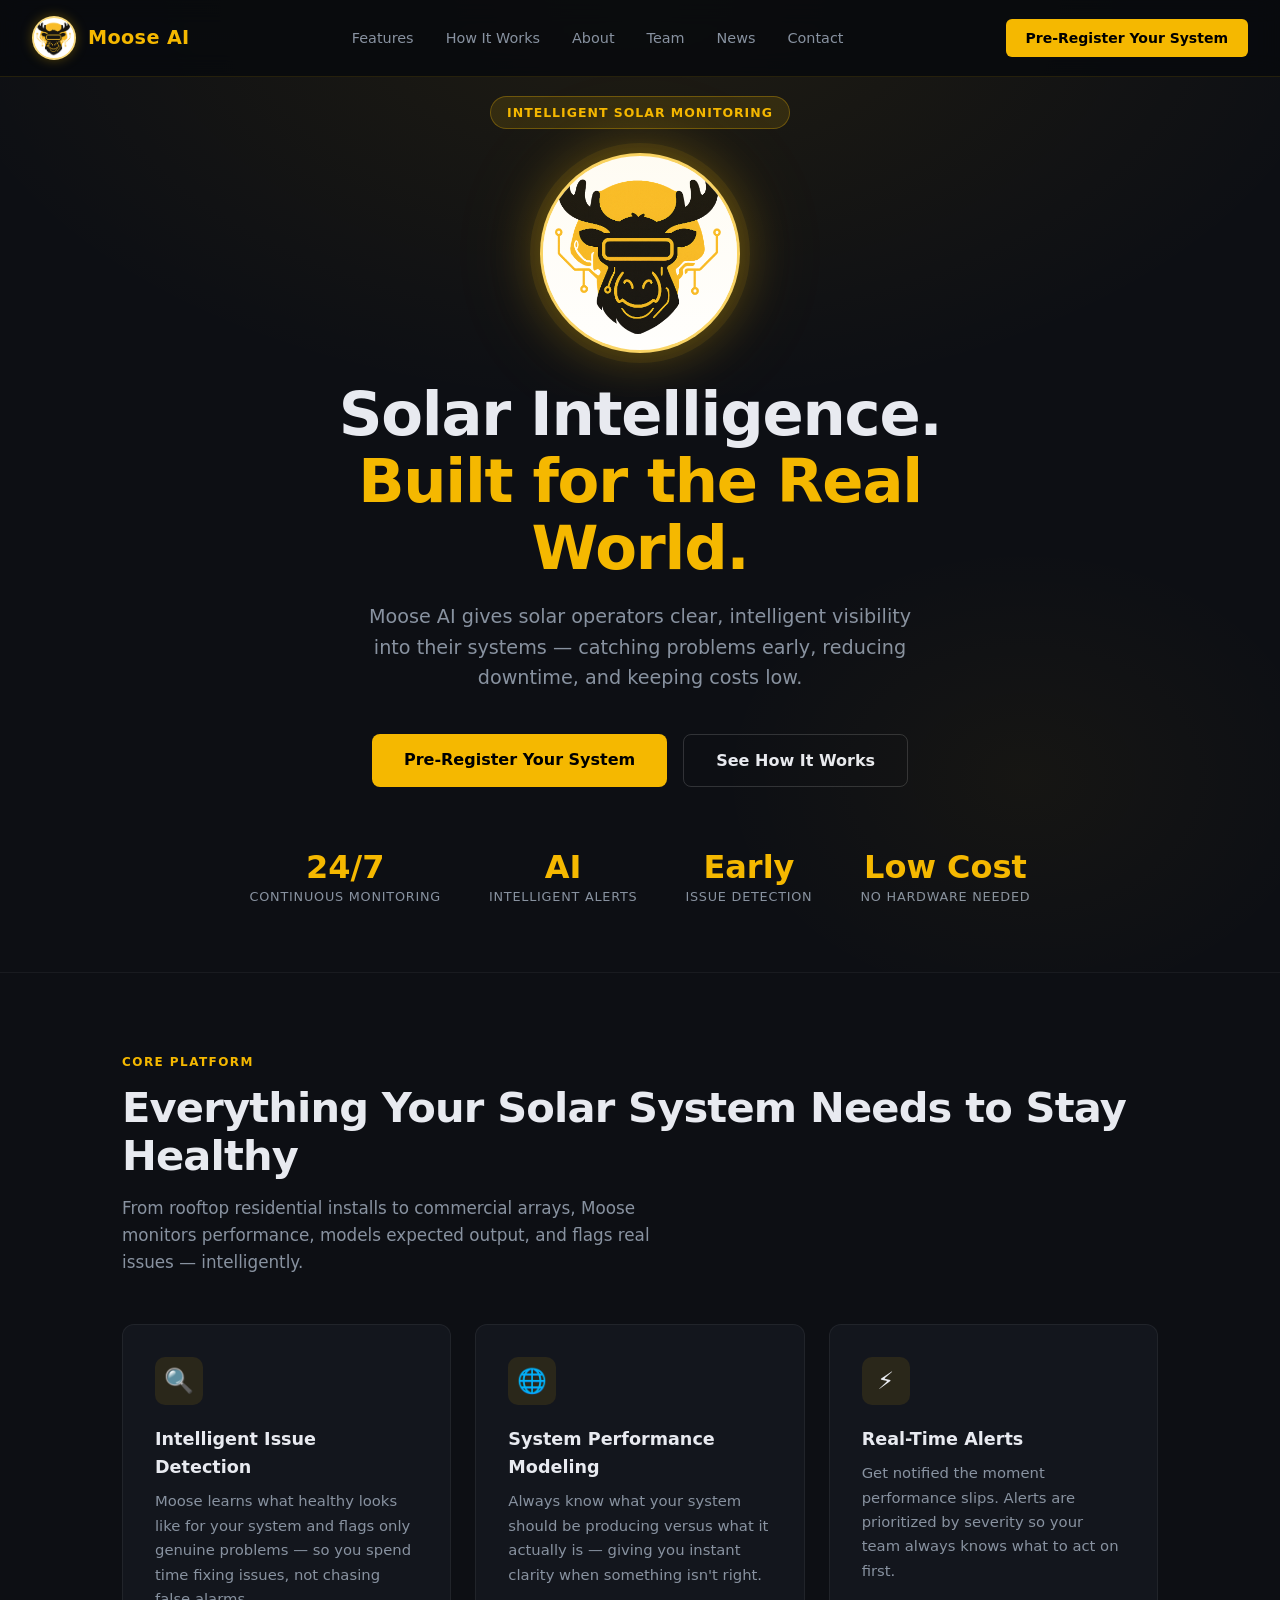
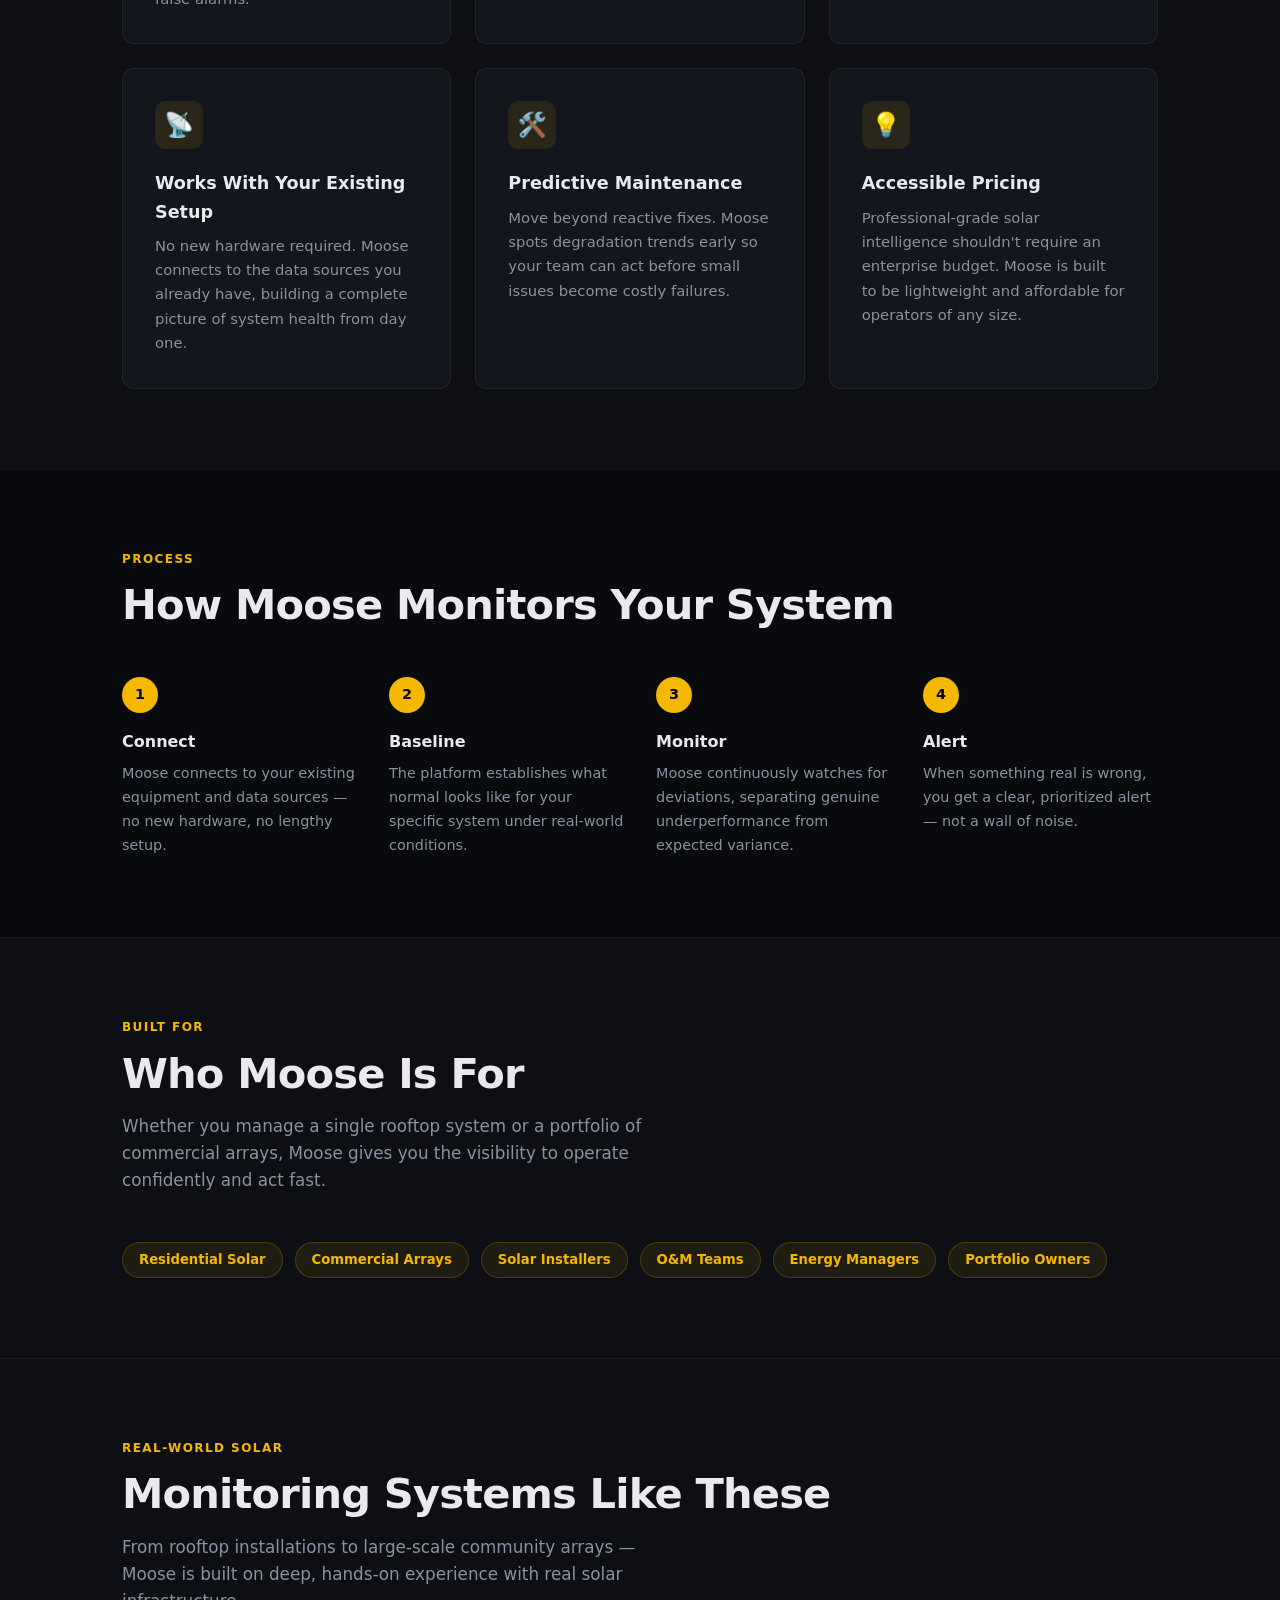
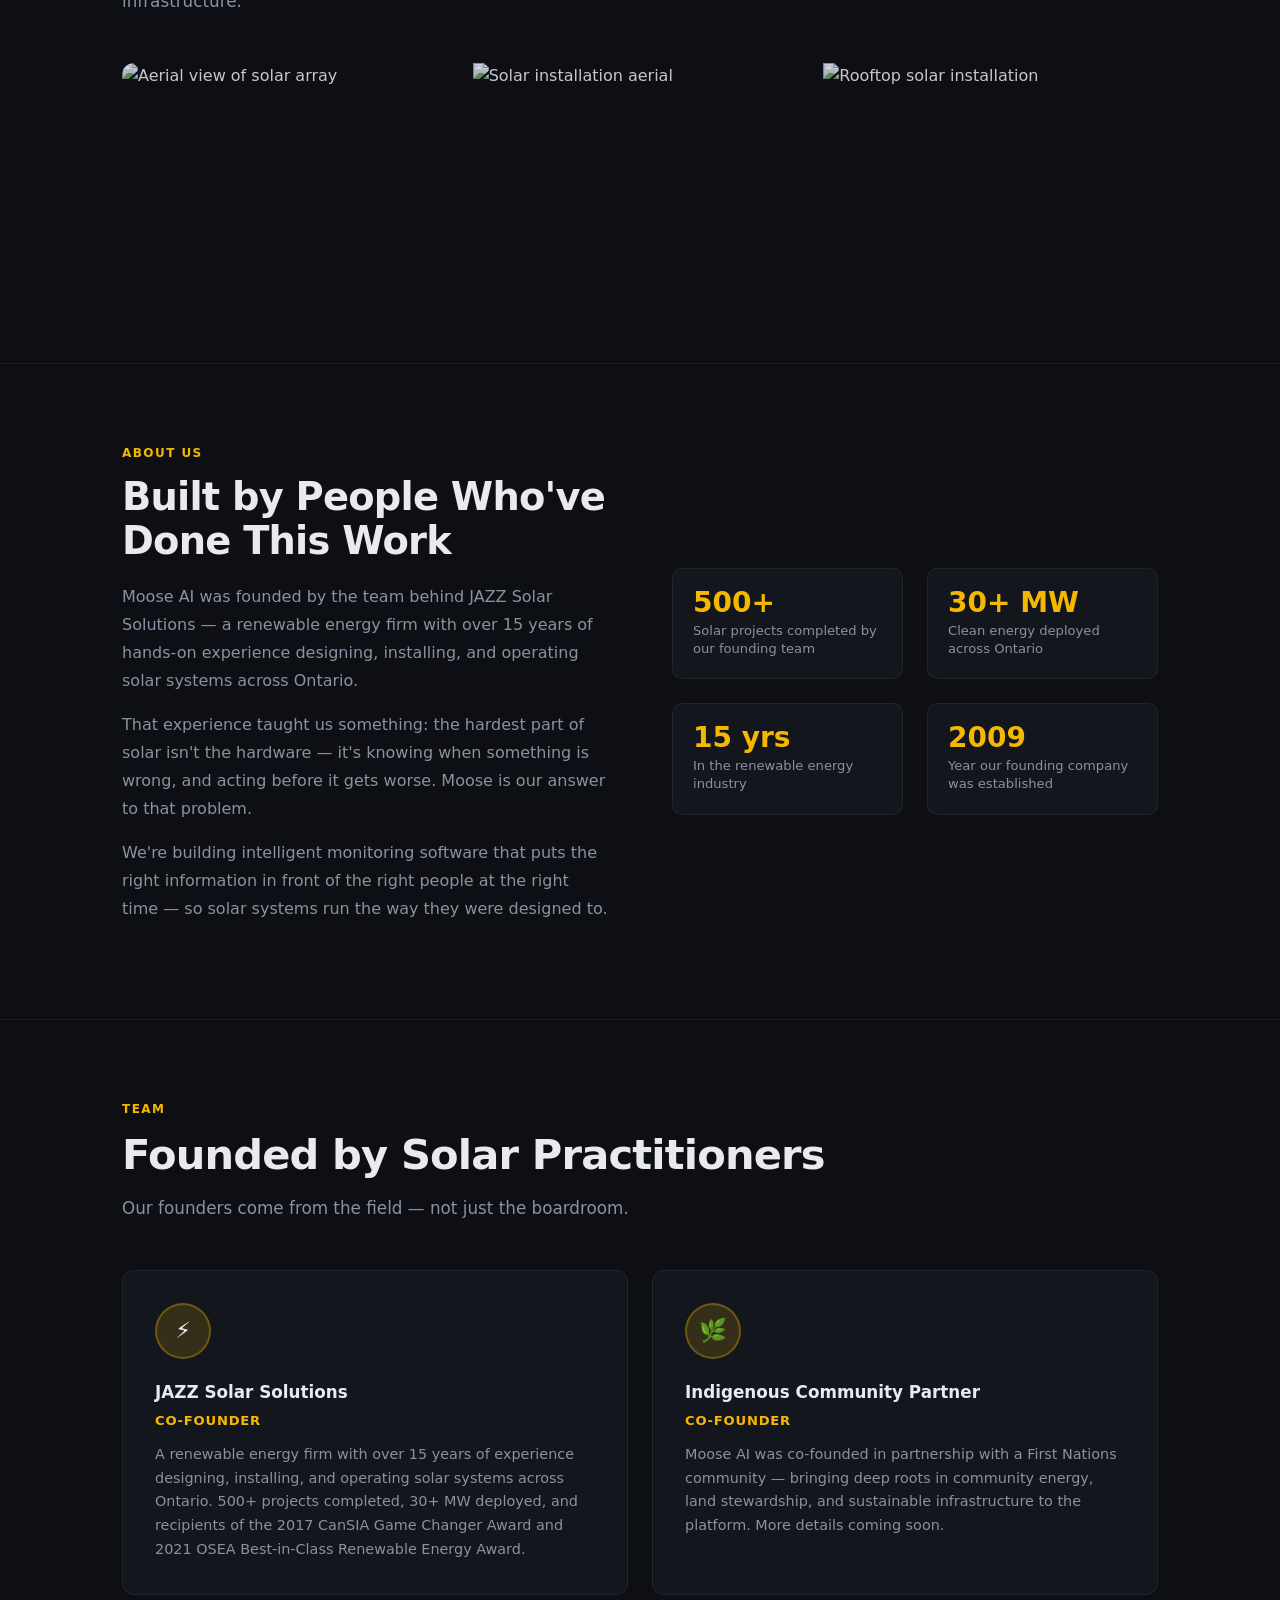
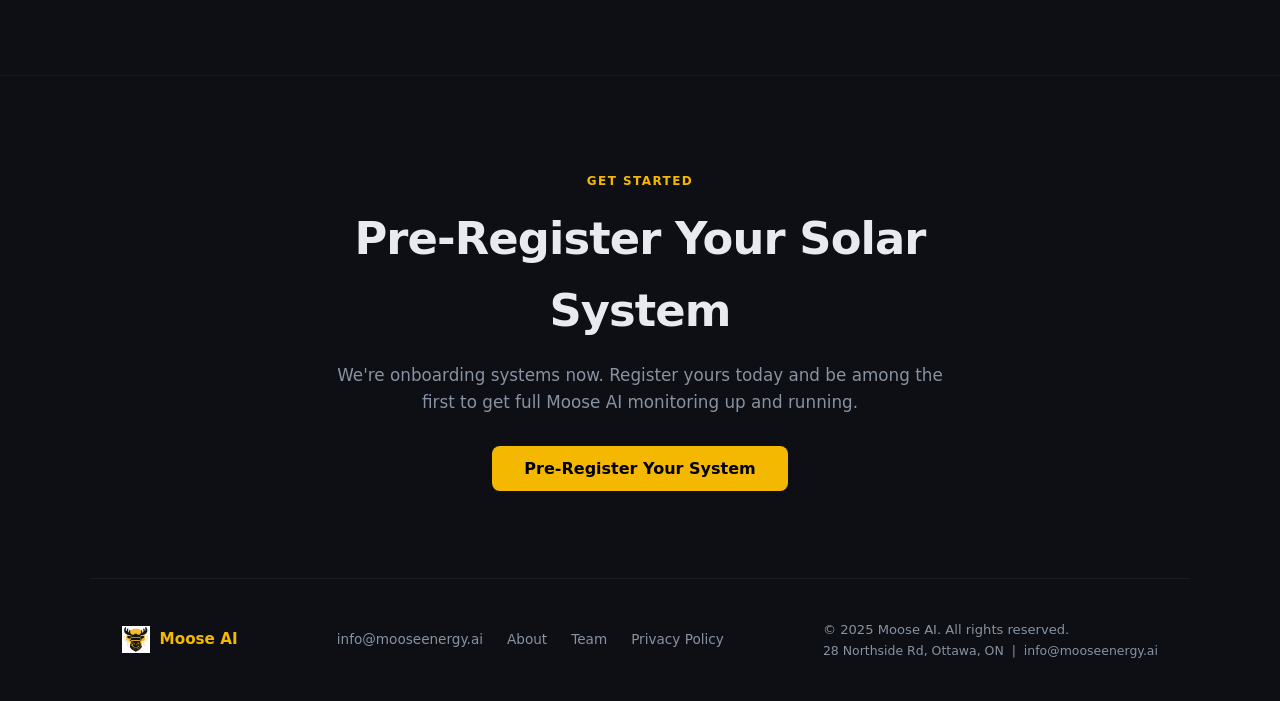
==== commit 406e8689: "Fix logo filename for web compatibility" ====
--- a/index.html
+++ b/index.html
@@ -7,15 +7,15 @@
   <meta name="description" content="Moose AI provides intelligent, low-cost photovoltaic solar monitoring powered by machine learning, digital twin technology, and real-time anomaly detection." />
   <meta property="og:title" content="Moose AI — Intelligent Solar Monitoring" />
   <meta property="og:description" content="AI-powered solar monitoring with digital twin engine and ML anomaly detection." />
-  <meta property="og:image" content="Moose logo 2.png" />
-  <link rel="icon" type="image/png" href="Moose logo 2.png" />
+  <meta property="og:image" content="moose-logo.png" />
+  <link rel="icon" type="image/png" href="moose-logo.png" />
   <script type="application/ld+json">
   {
     "@context": "https://schema.org",
     "@type": "Organization",
     "name": "Moose AI",
     "url": "https://mooseenergy.ai",
-    "logo": "https://mooseenergy.ai/Moose logo 2.png",
+    "logo": "https://mooseenergy.ai/moose-logo.png",
     "foundingDate": "2025",
     "description": "Moose AI provides intelligent solar monitoring for photovoltaic systems, helping operators detect issues early and reduce downtime.",
     "address": {
@@ -662,7 +662,7 @@
   <!-- NAV -->
   <nav>
     <a href="#" class="nav-logo">
-      <img src="Moose logo 2.png" alt="Moose AI" />
+      <img src="moose-logo.png" alt="Moose AI" />
       <span>Moose AI</span>
     </a>
     <ul class="nav-links">
@@ -679,7 +679,7 @@
   <!-- HERO -->
   <header class="hero">
     <div class="hero-badge">Intelligent Solar Monitoring</div>
-    <img src="Moose logo 2.png" alt="Moose AI" class="hero-logo" />
+    <img src="moose-logo.png" alt="Moose AI" class="hero-logo" />
     <h1>Solar Intelligence.<br /><span>Built for the Real World.</span></h1>
     <p>Moose AI gives solar operators clear, intelligent visibility into their systems — catching problems early, reducing downtime, and keeping costs low.</p>
     <div class="hero-actions">
@@ -877,7 +877,7 @@
   <!-- FOOTER -->
   <footer id="contact">
     <div class="footer-logo">
-      <img src="Moose logo 2.png" alt="Moose AI" />
+      <img src="moose-logo.png" alt="Moose AI" />
       <span>Moose AI</span>
     </div>
     <div class="footer-links">
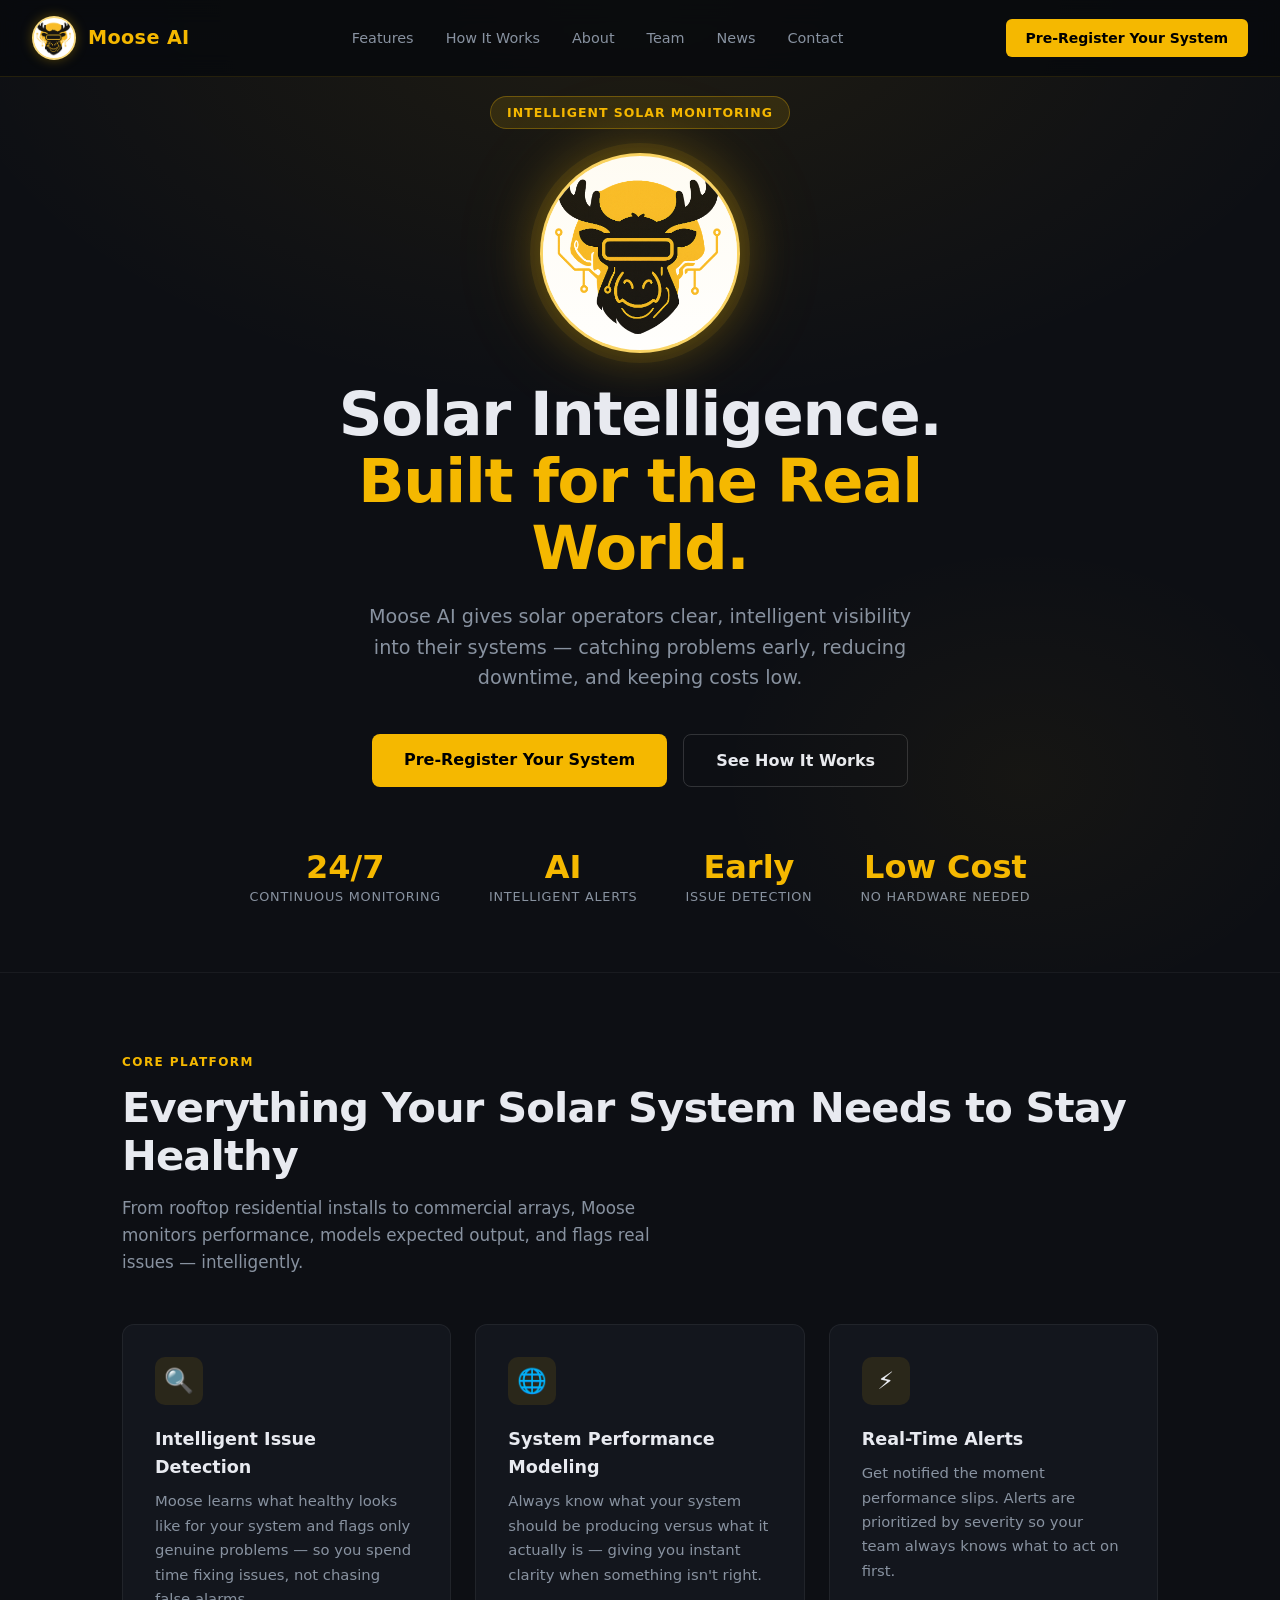
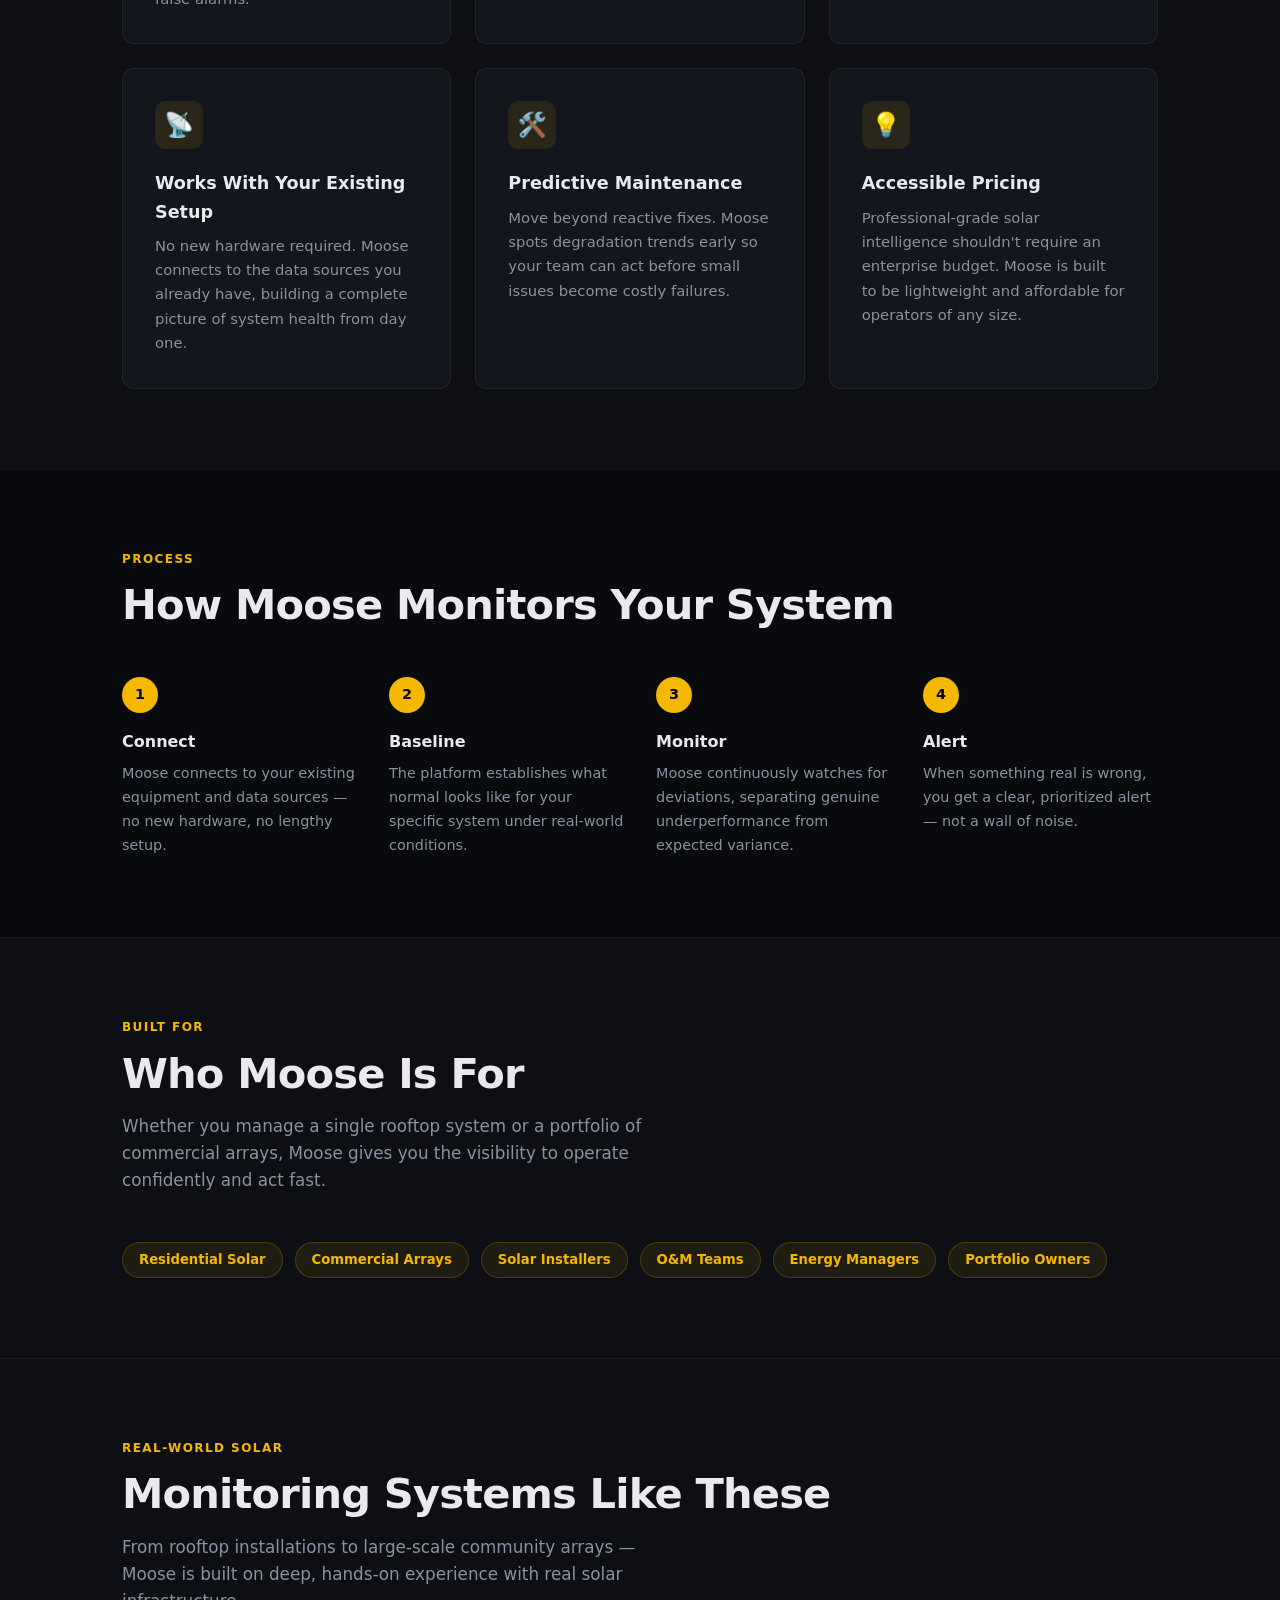
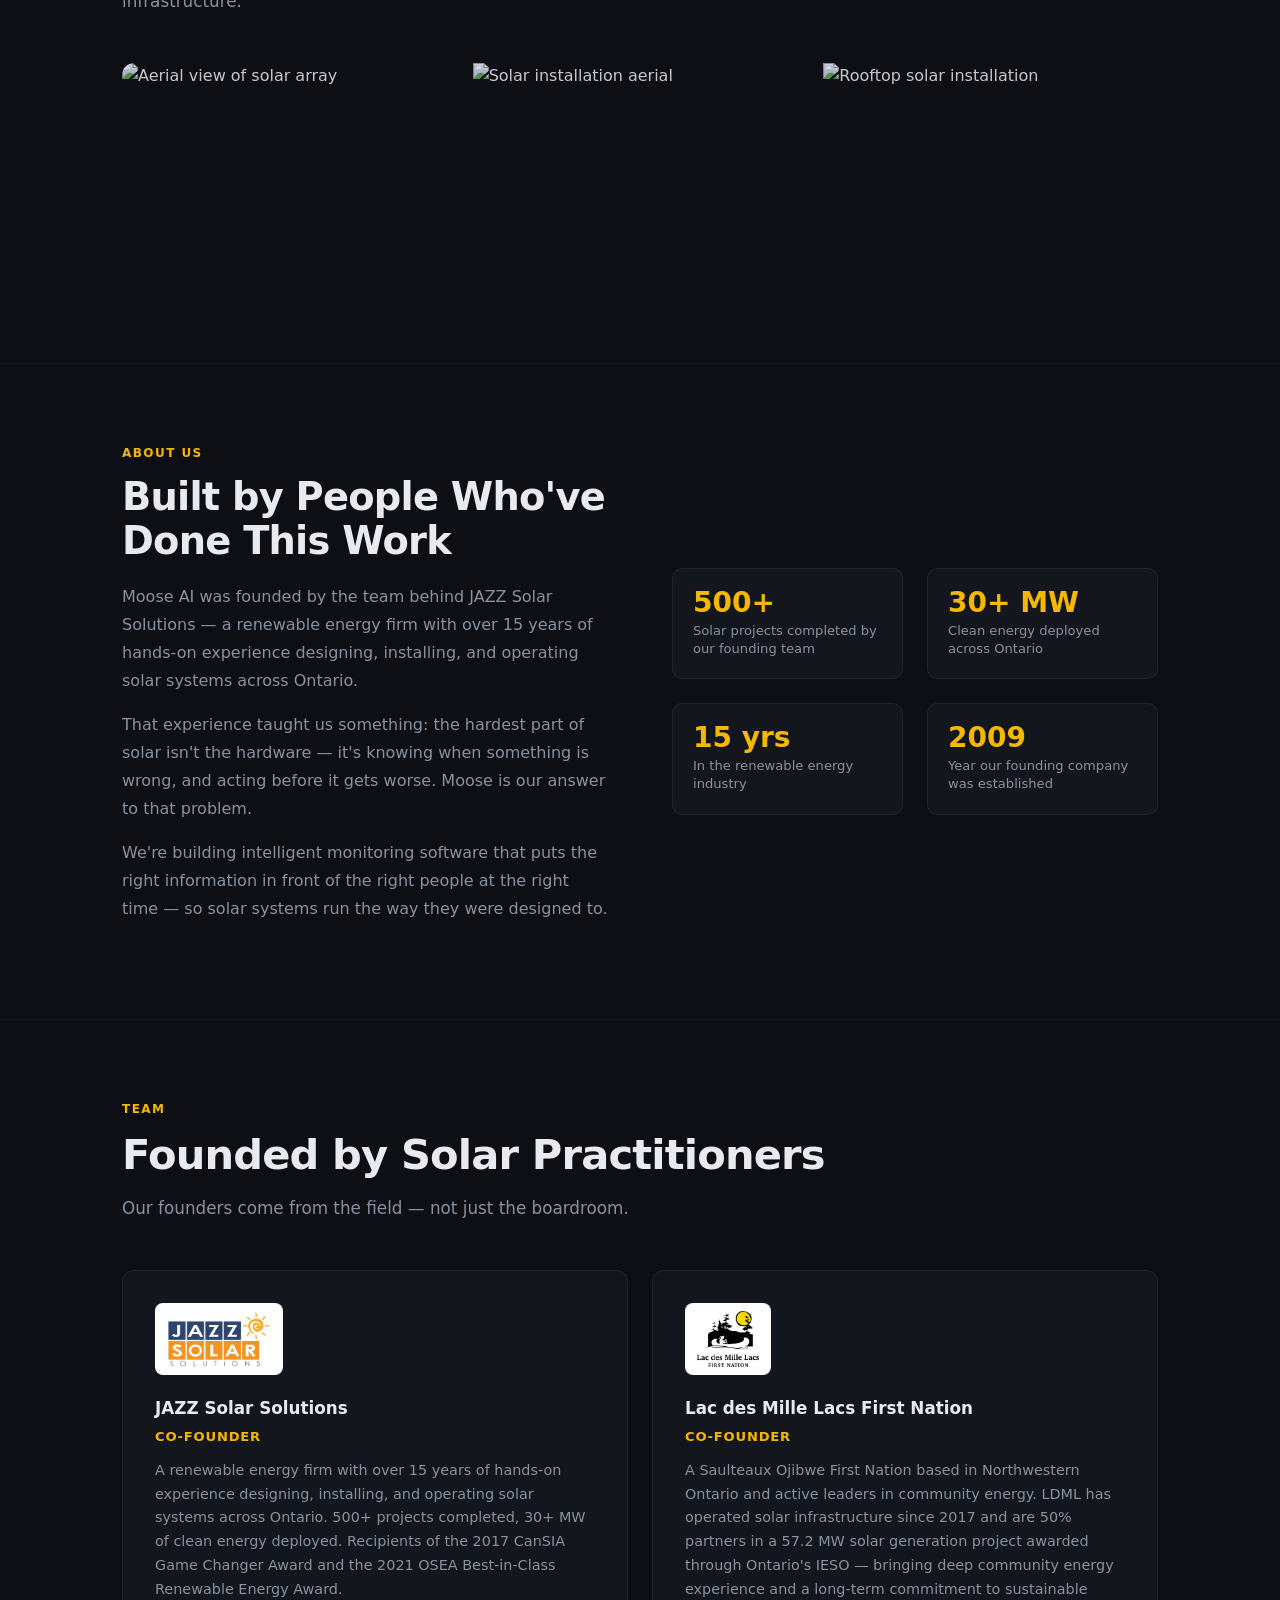
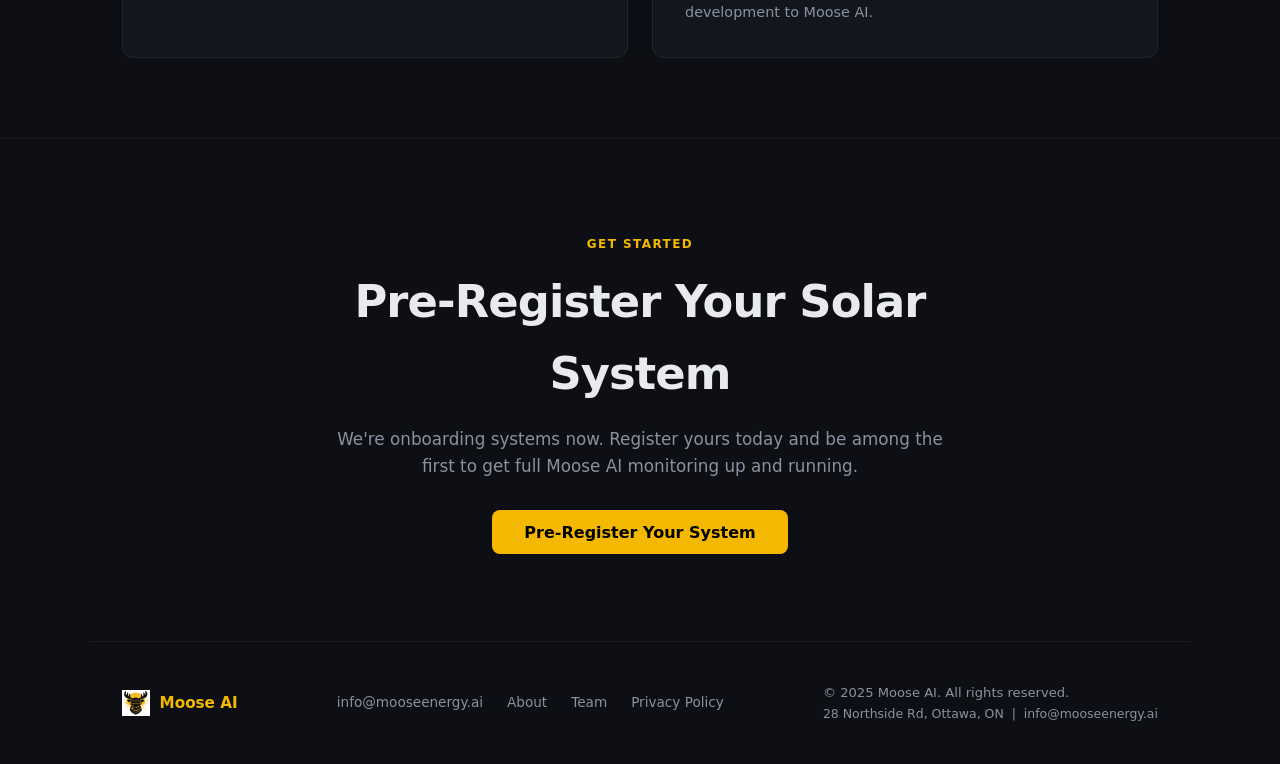
==== commit 9c8fb4d8: "Add JAZZ and Lac des Mille Lacs First Nation as named co-founders with logos" ====
--- a/index.html
+++ b/index.html
@@ -601,17 +601,15 @@
 
     .team-card:hover { border-color: rgba(245,184,0,0.25); }
 
-    .team-avatar {
-      width: 56px;
-      height: 56px;
-      border-radius: 50%;
-      background: rgba(245,184,0,0.15);
-      border: 2px solid rgba(245,184,0,0.3);
-      display: flex;
-      align-items: center;
-      justify-content: center;
-      font-size: 1.4rem;
+    .team-logo {
+      height: 72px;
+      max-width: 200px;
+      object-fit: contain;
+      background: #fff;
+      border-radius: 8px;
+      padding: 0.5rem 0.75rem;
       margin-bottom: 1.25rem;
+      display: block;
     }
 
     .team-name {
@@ -848,16 +846,16 @@
     <p class="section-sub">Our founders come from the field — not just the boardroom.</p>
     <div class="team-grid">
       <div class="team-card">
-        <div class="team-avatar">⚡</div>
+        <img src="jazz-logo.jpg" alt="JAZZ Solar Solutions" class="team-logo" />
         <div class="team-name">JAZZ Solar Solutions</div>
         <div class="team-title">Co-Founder</div>
-        <p class="team-bio">A renewable energy firm with over 15 years of experience designing, installing, and operating solar systems across Ontario. 500+ projects completed, 30+ MW deployed, and recipients of the 2017 CanSIA Game Changer Award and 2021 OSEA Best-in-Class Renewable Energy Award.</p>
+        <p class="team-bio">A renewable energy firm with over 15 years of hands-on experience designing, installing, and operating solar systems across Ontario. 500+ projects completed, 30+ MW of clean energy deployed. Recipients of the 2017 CanSIA Game Changer Award and the 2021 OSEA Best-in-Class Renewable Energy Award.</p>
       </div>
       <div class="team-card">
-        <div class="team-avatar">🌿</div>
-        <div class="team-name">Indigenous Community Partner</div>
+        <img src="ldml-logo.png" alt="Lac des Mille Lacs First Nation" class="team-logo" />
+        <div class="team-name">Lac des Mille Lacs First Nation</div>
         <div class="team-title">Co-Founder</div>
-        <p class="team-bio">Moose AI was co-founded in partnership with a First Nations community — bringing deep roots in community energy, land stewardship, and sustainable infrastructure to the platform. More details coming soon.</p>
+        <p class="team-bio">A Saulteaux Ojibwe First Nation based in Northwestern Ontario and active leaders in community energy. LDML has operated solar infrastructure since 2017 and are 50% partners in a 57.2 MW solar generation project awarded through Ontario's IESO — bringing deep community energy experience and a long-term commitment to sustainable development to Moose AI.</p>
       </div>
     </div>
   </section>
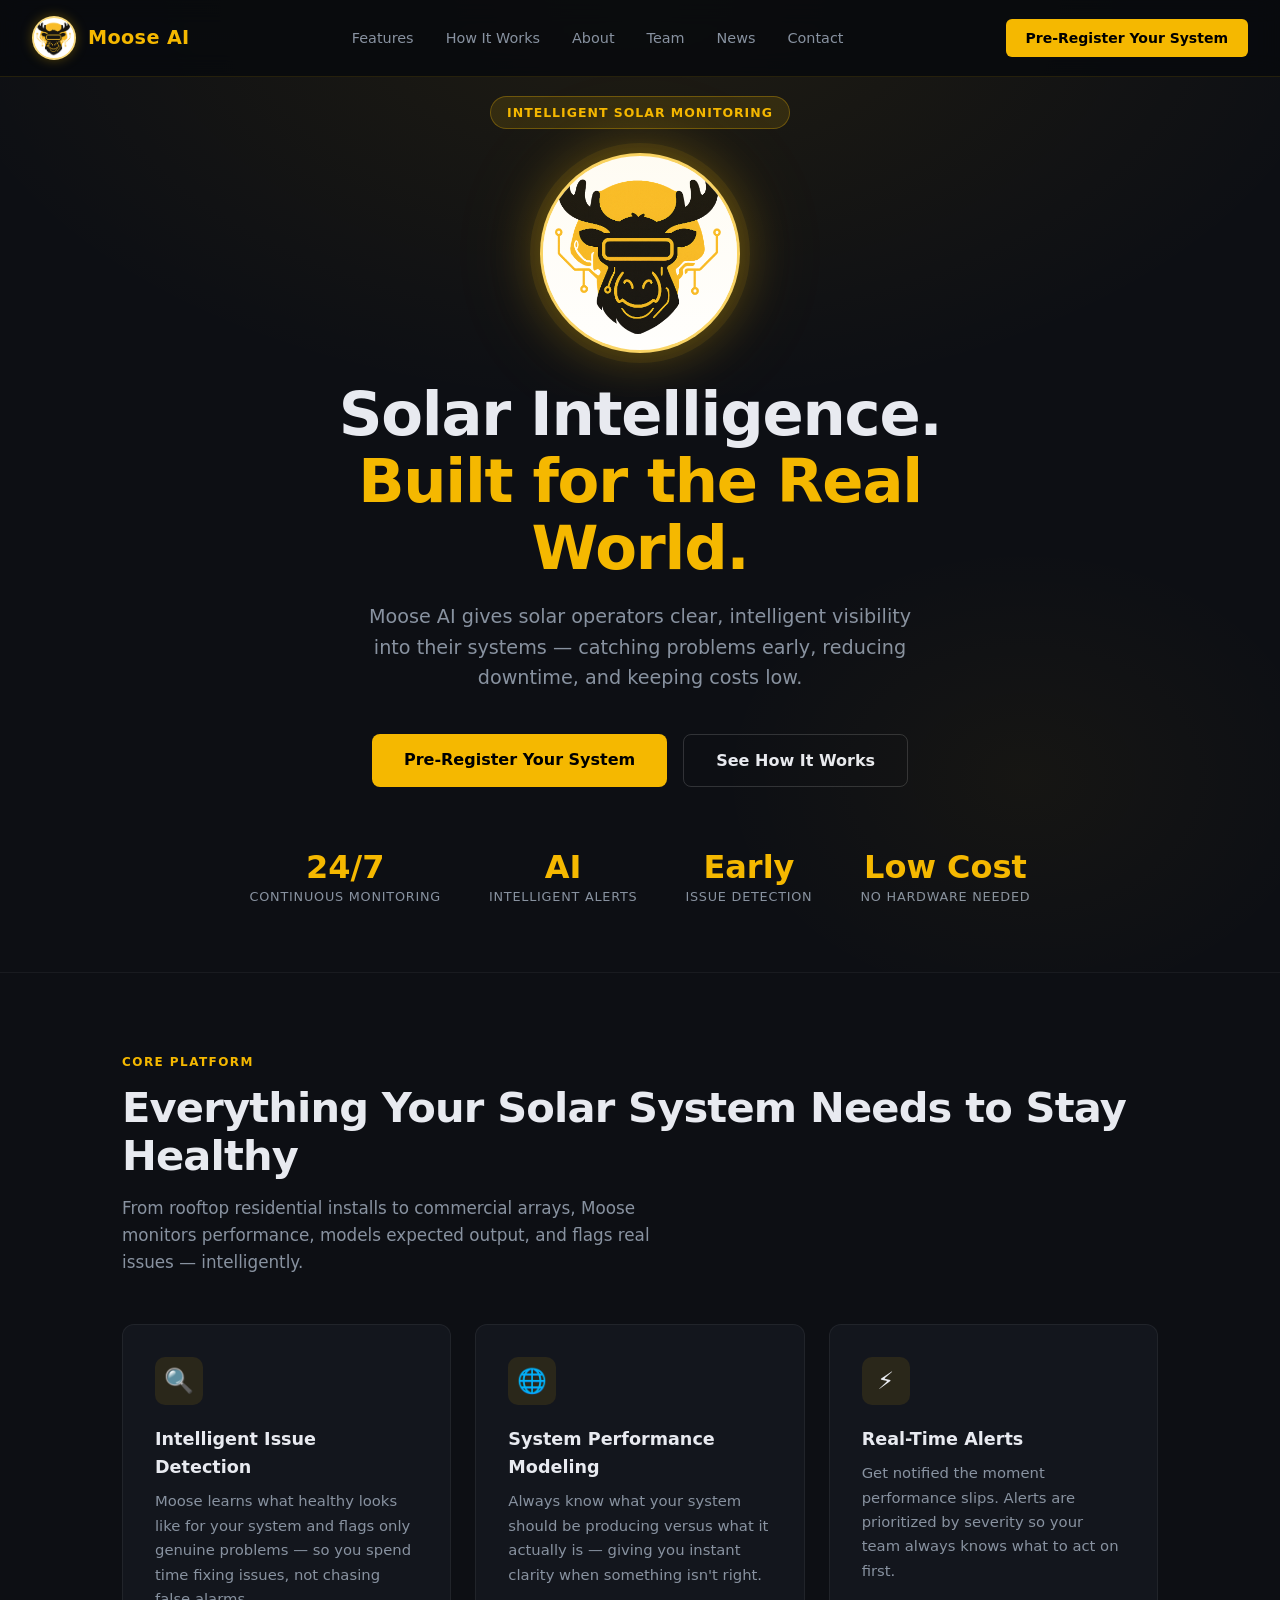
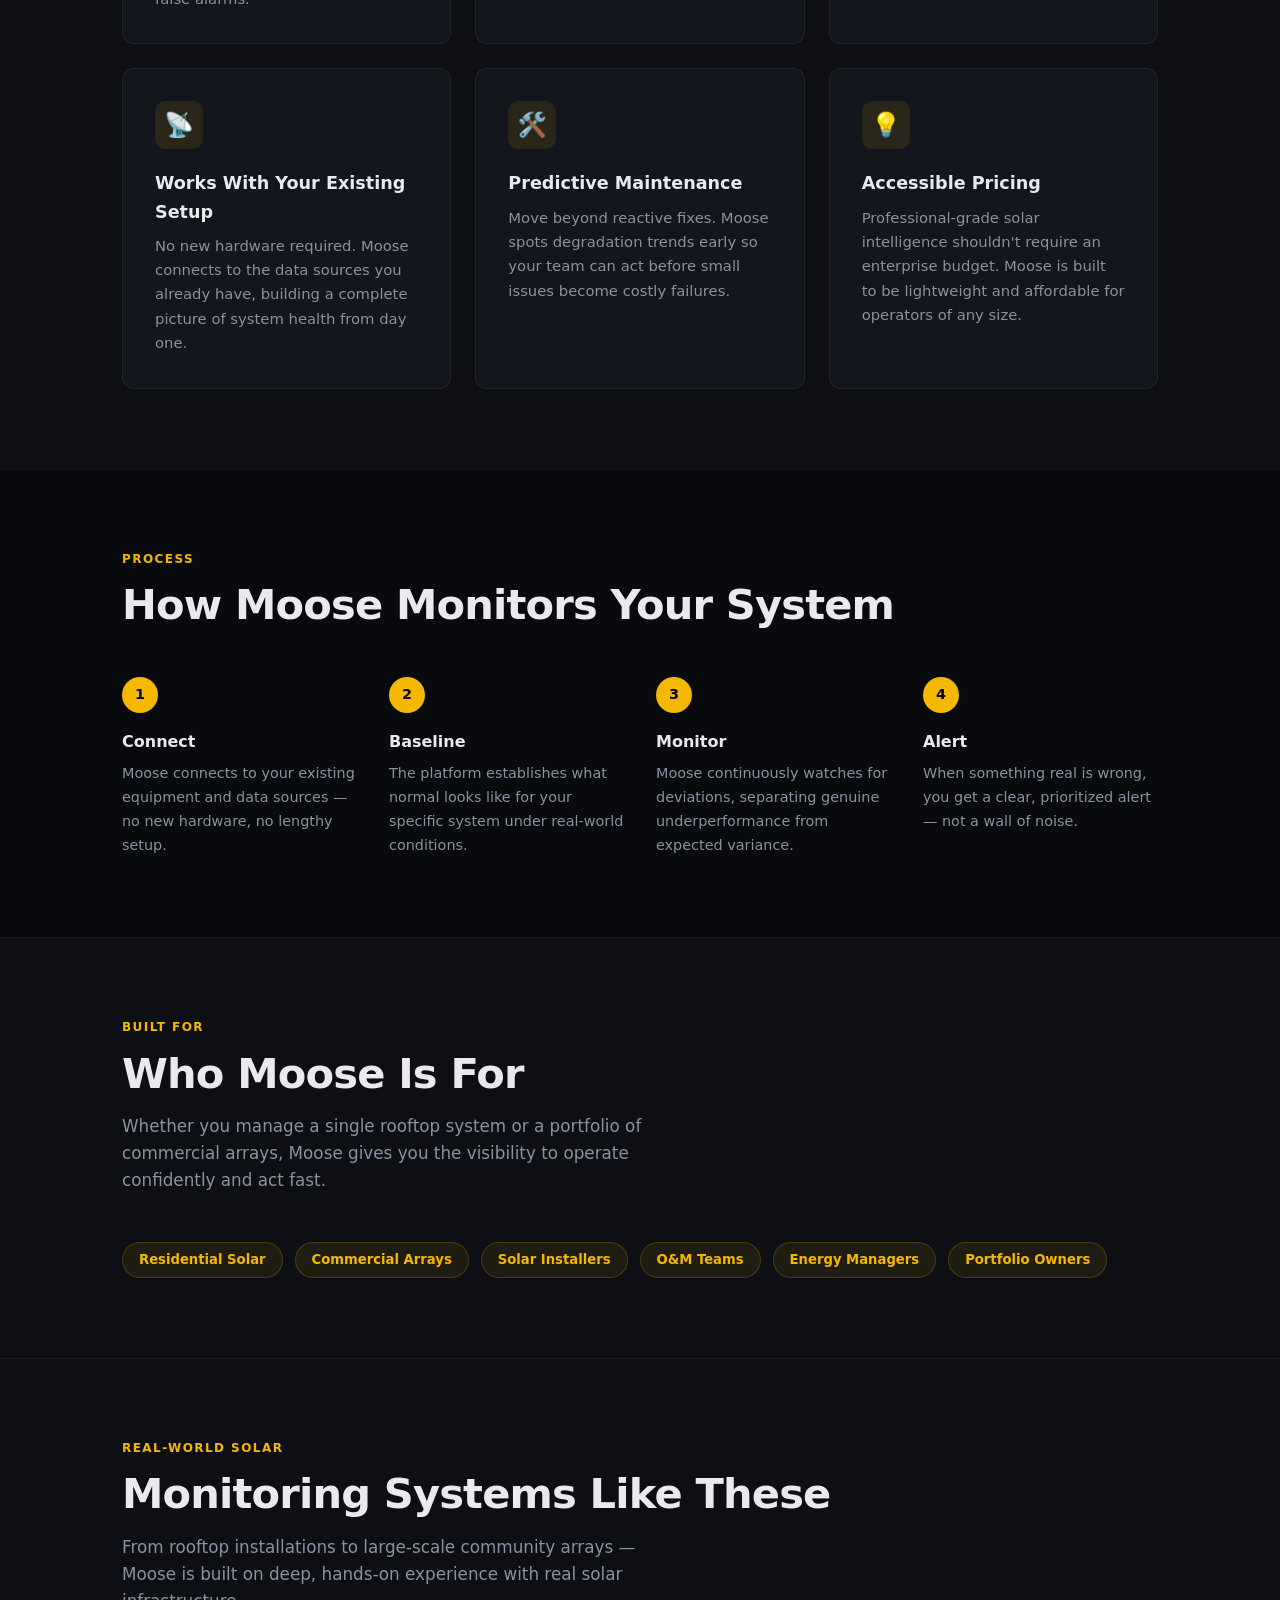
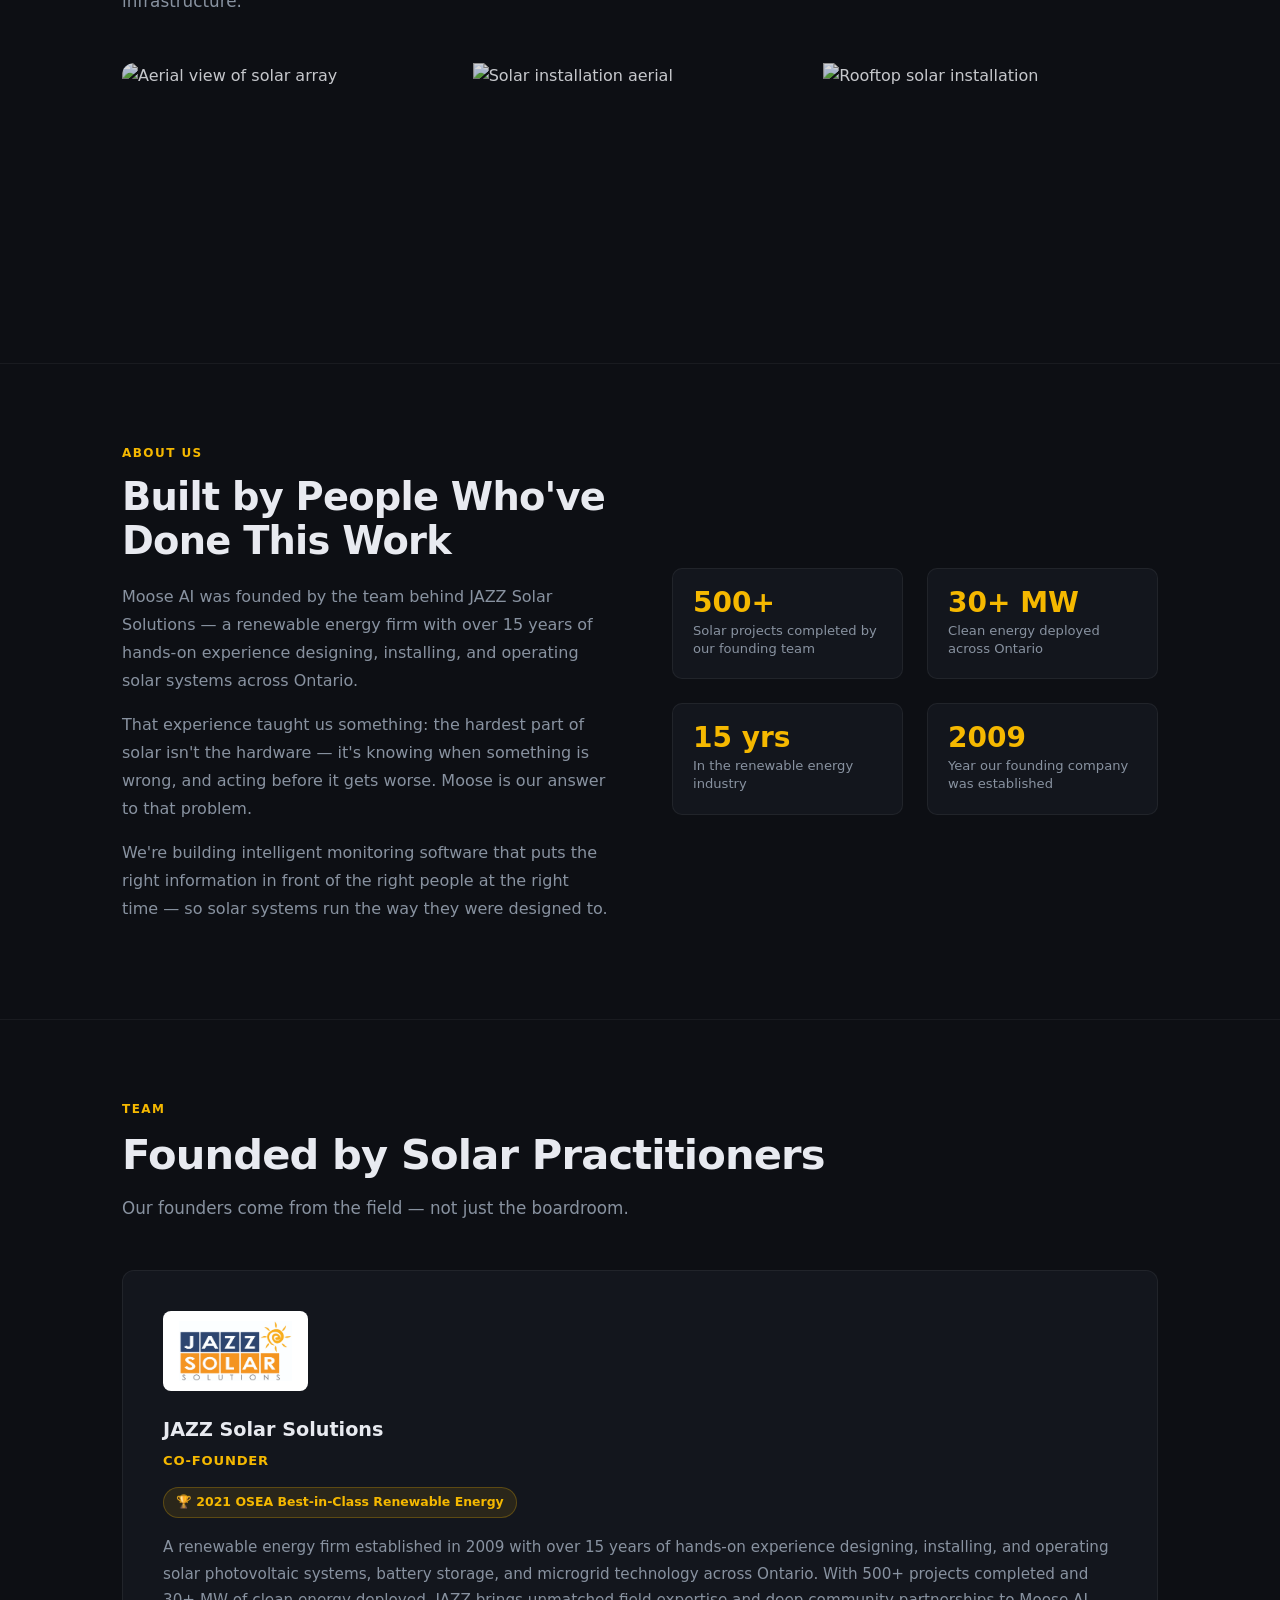
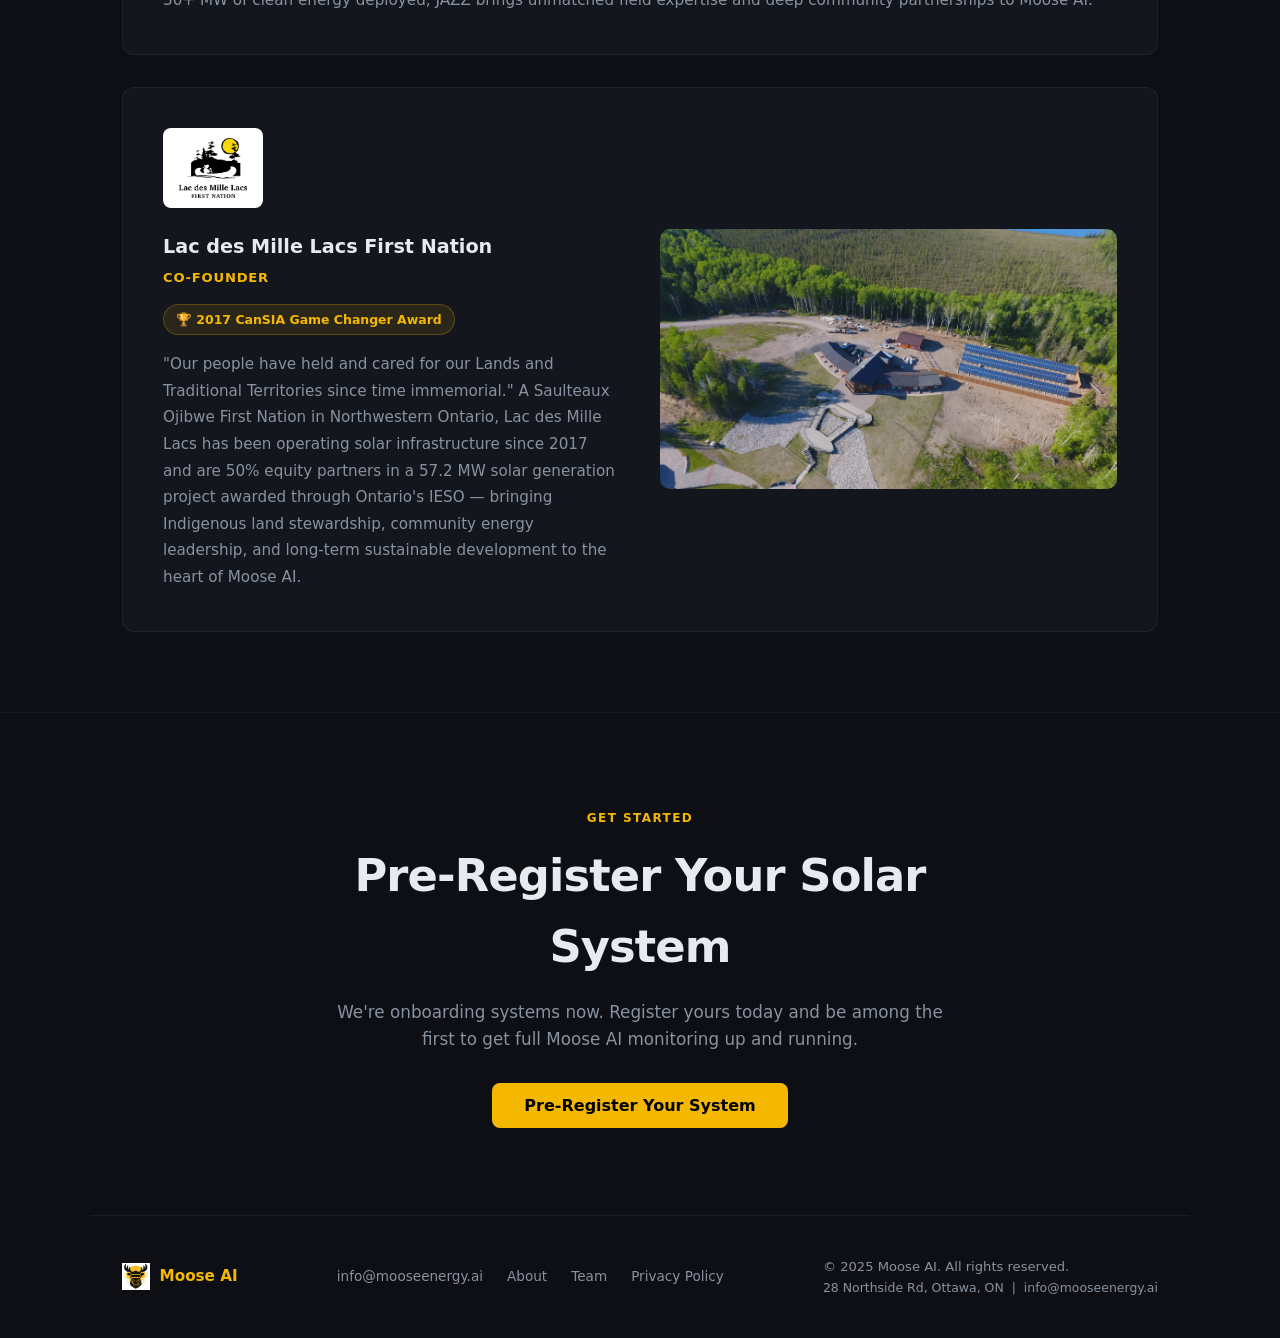
==== commit 7ac830b8: "Expand founder cards, add LDML helicopter photo, fix award attribution" ====
--- a/index.html
+++ b/index.html
@@ -585,9 +585,9 @@
 
     /* TEAM */
     .team-grid {
-      display: grid;
-      grid-template-columns: repeat(auto-fit, minmax(260px, 1fr));
-      gap: 1.5rem;
+      display: flex;
+      flex-direction: column;
+      gap: 2rem;
       margin-top: 3rem;
     }
 
@@ -595,25 +595,34 @@
       background: var(--card-bg);
       border: 1px solid rgba(255,255,255,0.06);
       border-radius: 12px;
-      padding: 2rem;
+      padding: 2.5rem;
       transition: border-color 0.2s;
     }
 
     .team-card:hover { border-color: rgba(245,184,0,0.25); }
 
+    .team-card-inner {
+      display: grid;
+      grid-template-columns: 1fr 1fr;
+      gap: 2.5rem;
+      align-items: center;
+    }
+
+    .team-card-inner.no-photo { grid-template-columns: 1fr; }
+
     .team-logo {
-      height: 72px;
-      max-width: 200px;
+      height: 80px;
+      max-width: 220px;
       object-fit: contain;
       background: #fff;
       border-radius: 8px;
-      padding: 0.5rem 0.75rem;
-      margin-bottom: 1.25rem;
+      padding: 0.6rem 1rem;
+      margin-bottom: 1.5rem;
       display: block;
     }
 
     .team-name {
-      font-size: 1.05rem;
+      font-size: 1.2rem;
       font-weight: 700;
       margin-bottom: 0.25rem;
     }
@@ -622,15 +631,43 @@
       font-size: 0.82rem;
       color: var(--gold);
       font-weight: 600;
-      margin-bottom: 0.75rem;
+      margin-bottom: 1rem;
       text-transform: uppercase;
       letter-spacing: 0.06em;
     }
 
     .team-bio {
-      font-size: 0.9rem;
-      color: var(--muted);
-      line-height: 1.65;
+      font-size: 0.95rem;
+      color: var(--muted);
+      line-height: 1.75;
+    }
+
+    .team-award {
+      display: inline-flex;
+      align-items: center;
+      gap: 0.4rem;
+      background: rgba(245,184,0,0.1);
+      border: 1px solid rgba(245,184,0,0.25);
+      color: var(--gold);
+      font-size: 0.78rem;
+      font-weight: 600;
+      padding: 0.3rem 0.75rem;
+      border-radius: 100px;
+      margin-bottom: 1rem;
+      margin-right: 0.5rem;
+    }
+
+    .team-photo {
+      width: 100%;
+      height: 260px;
+      object-fit: cover;
+      border-radius: 10px;
+      filter: brightness(0.9);
+    }
+
+    @media (max-width: 768px) {
+      .team-card-inner { grid-template-columns: 1fr; }
+      .team-photo { height: 200px; }
     }
 
     /* DIVIDER */
@@ -846,16 +883,27 @@
     <p class="section-sub">Our founders come from the field — not just the boardroom.</p>
     <div class="team-grid">
       <div class="team-card">
-        <img src="jazz-logo.jpg" alt="JAZZ Solar Solutions" class="team-logo" />
-        <div class="team-name">JAZZ Solar Solutions</div>
-        <div class="team-title">Co-Founder</div>
-        <p class="team-bio">A renewable energy firm with over 15 years of hands-on experience designing, installing, and operating solar systems across Ontario. 500+ projects completed, 30+ MW of clean energy deployed. Recipients of the 2017 CanSIA Game Changer Award and the 2021 OSEA Best-in-Class Renewable Energy Award.</p>
+        <div class="team-card-inner no-photo">
+          <div>
+            <img src="jazz-logo.jpg" alt="JAZZ Solar Solutions" class="team-logo" />
+            <div class="team-name">JAZZ Solar Solutions</div>
+            <div class="team-title">Co-Founder</div>
+            <span class="team-award">🏆 2021 OSEA Best-in-Class Renewable Energy</span>
+            <p class="team-bio">A renewable energy firm established in 2009 with over 15 years of hands-on experience designing, installing, and operating solar photovoltaic systems, battery storage, and microgrid technology across Ontario. With 500+ projects completed and 30+ MW of clean energy deployed, JAZZ brings unmatched field expertise and deep community partnerships to Moose AI.</p>
+          </div>
+        </div>
       </div>
       <div class="team-card">
-        <img src="ldml-logo.png" alt="Lac des Mille Lacs First Nation" class="team-logo" />
-        <div class="team-name">Lac des Mille Lacs First Nation</div>
-        <div class="team-title">Co-Founder</div>
-        <p class="team-bio">A Saulteaux Ojibwe First Nation based in Northwestern Ontario and active leaders in community energy. LDML has operated solar infrastructure since 2017 and are 50% partners in a 57.2 MW solar generation project awarded through Ontario's IESO — bringing deep community energy experience and a long-term commitment to sustainable development to Moose AI.</p>
+        <div class="team-card-inner">
+          <div>
+            <img src="ldml-logo.png" alt="Lac des Mille Lacs First Nation" class="team-logo" />
+            <div class="team-name">Lac des Mille Lacs First Nation</div>
+            <div class="team-title">Co-Founder</div>
+            <span class="team-award">🏆 2017 CanSIA Game Changer Award</span>
+            <p class="team-bio">"Our people have held and cared for our Lands and Traditional Territories since time immemorial." A Saulteaux Ojibwe First Nation in Northwestern Ontario, Lac des Mille Lacs has been operating solar infrastructure since 2017 and are 50% equity partners in a 57.2 MW solar generation project awarded through Ontario's IESO — bringing Indigenous land stewardship, community energy leadership, and long-term sustainable development to the heart of Moose AI.</p>
+          </div>
+          <img src="ldml-solar.jpg" alt="Lac des Mille Lacs First Nation solar array" class="team-photo" />
+        </div>
       </div>
     </div>
   </section>
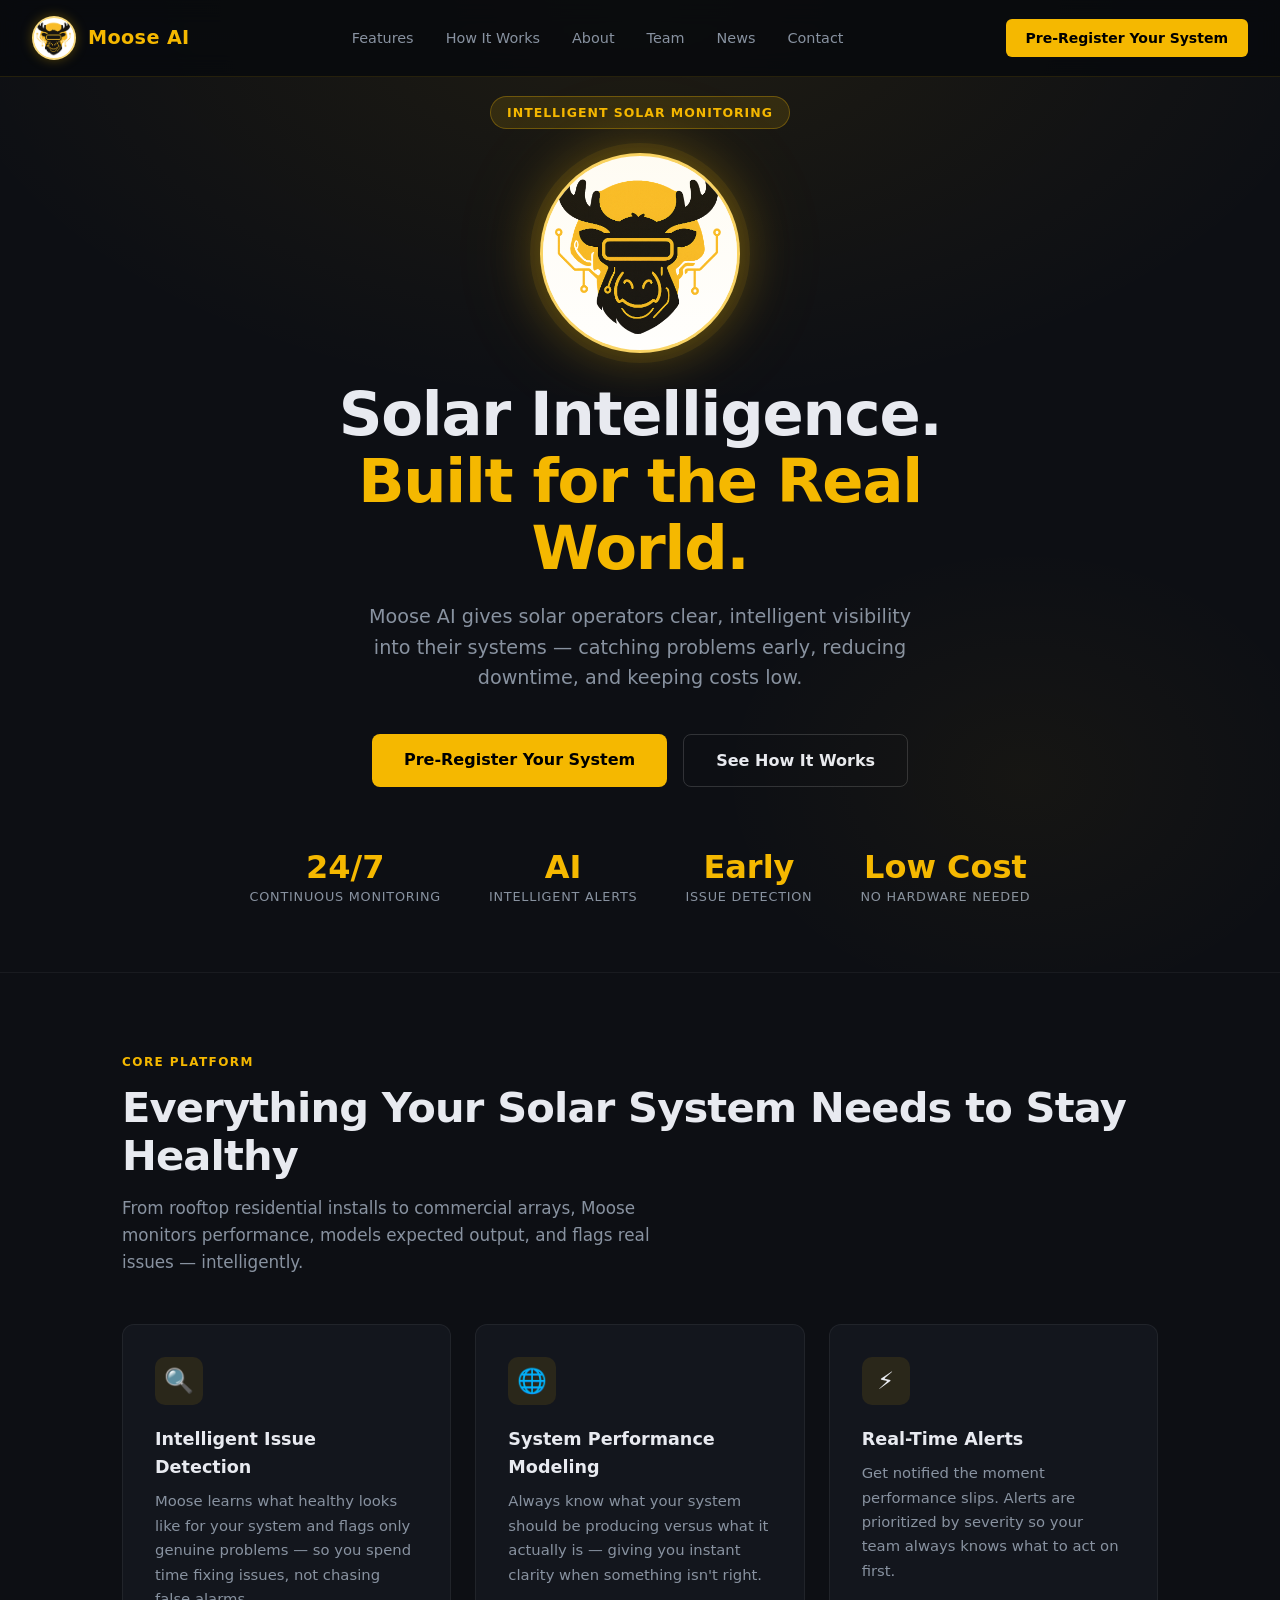
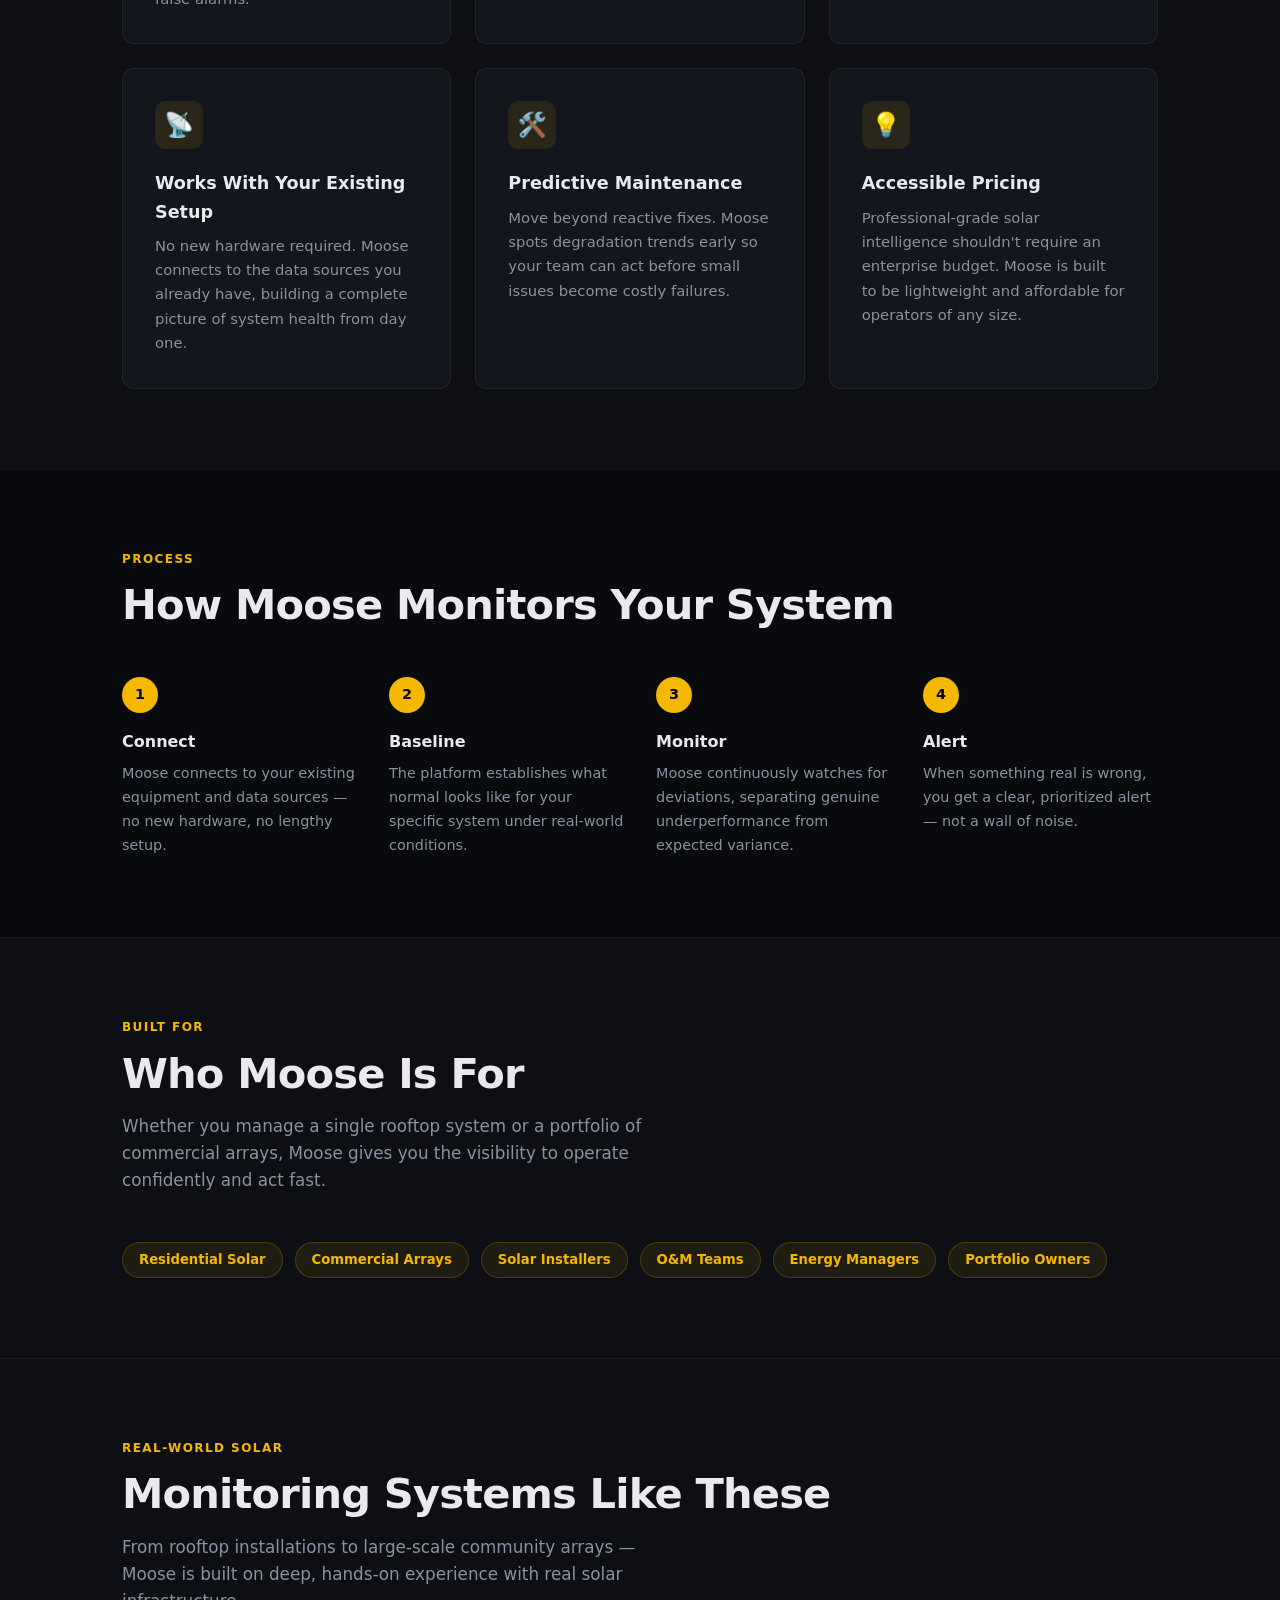
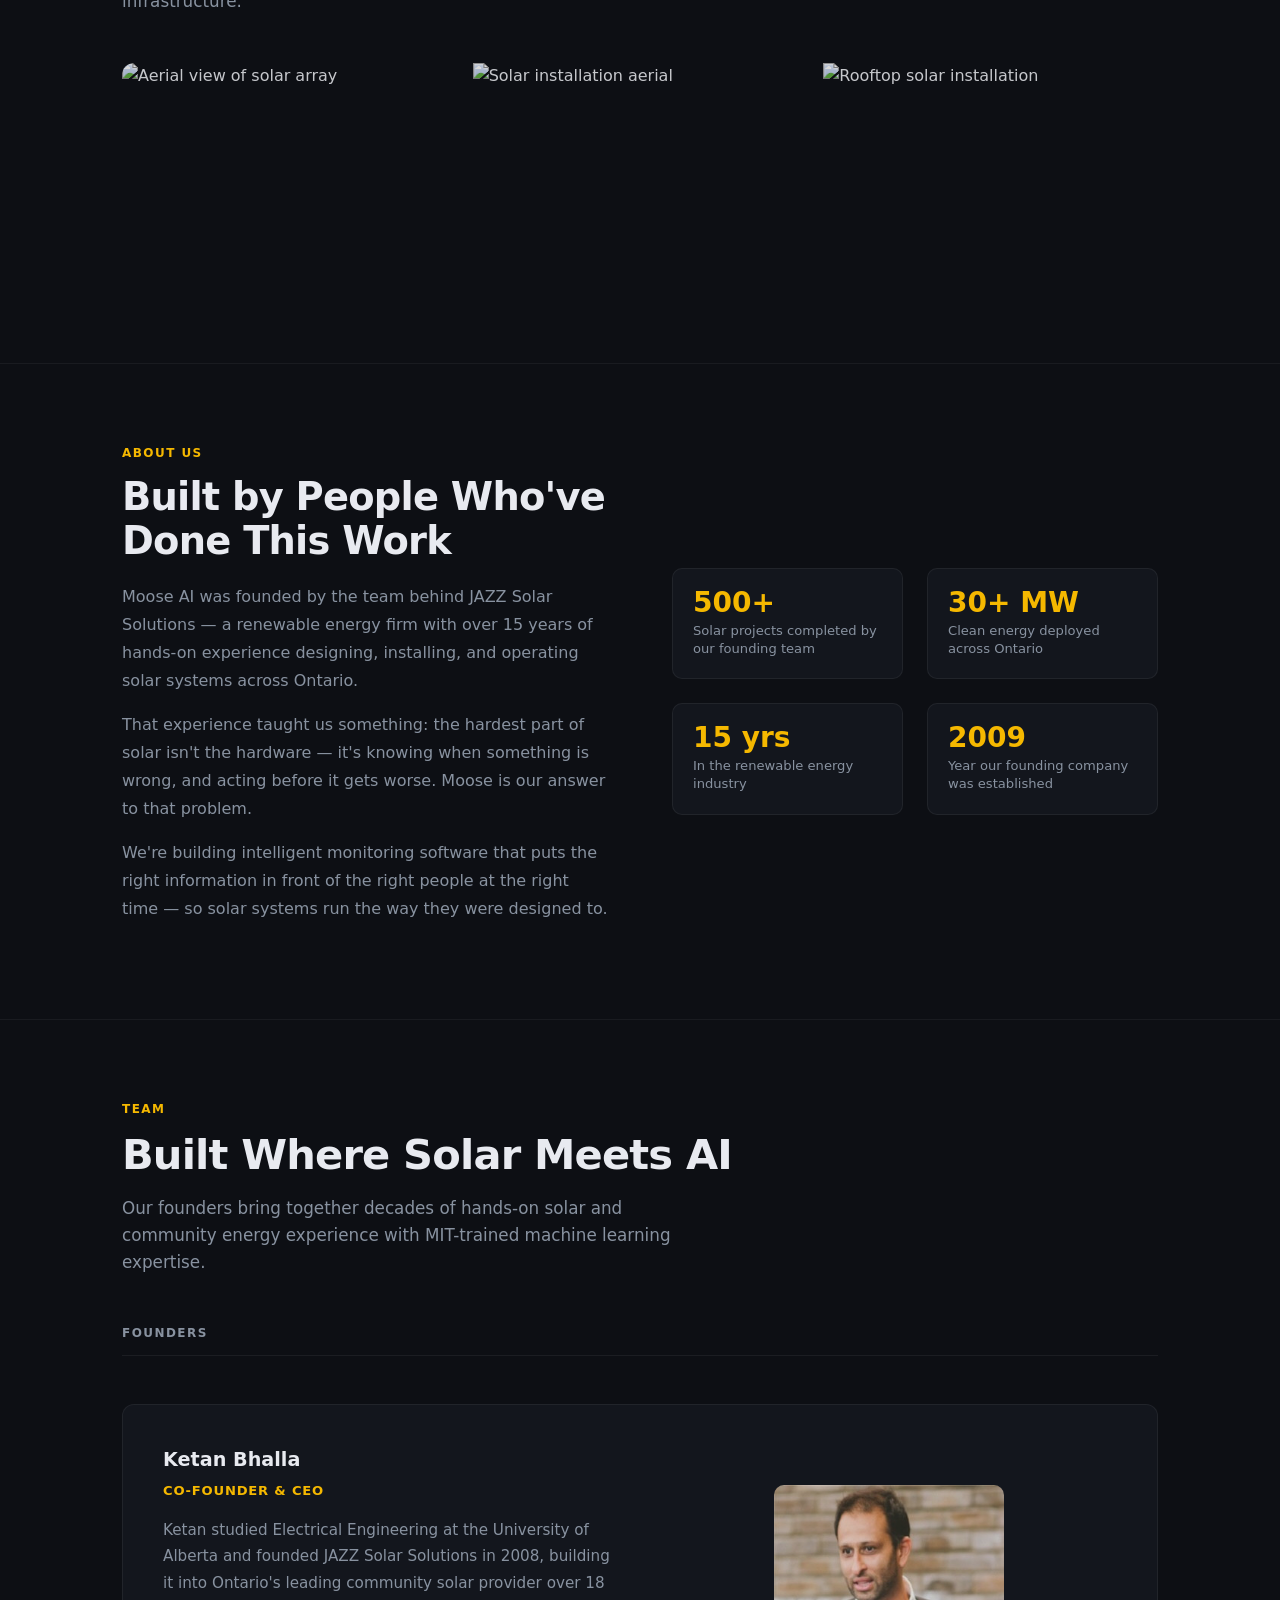
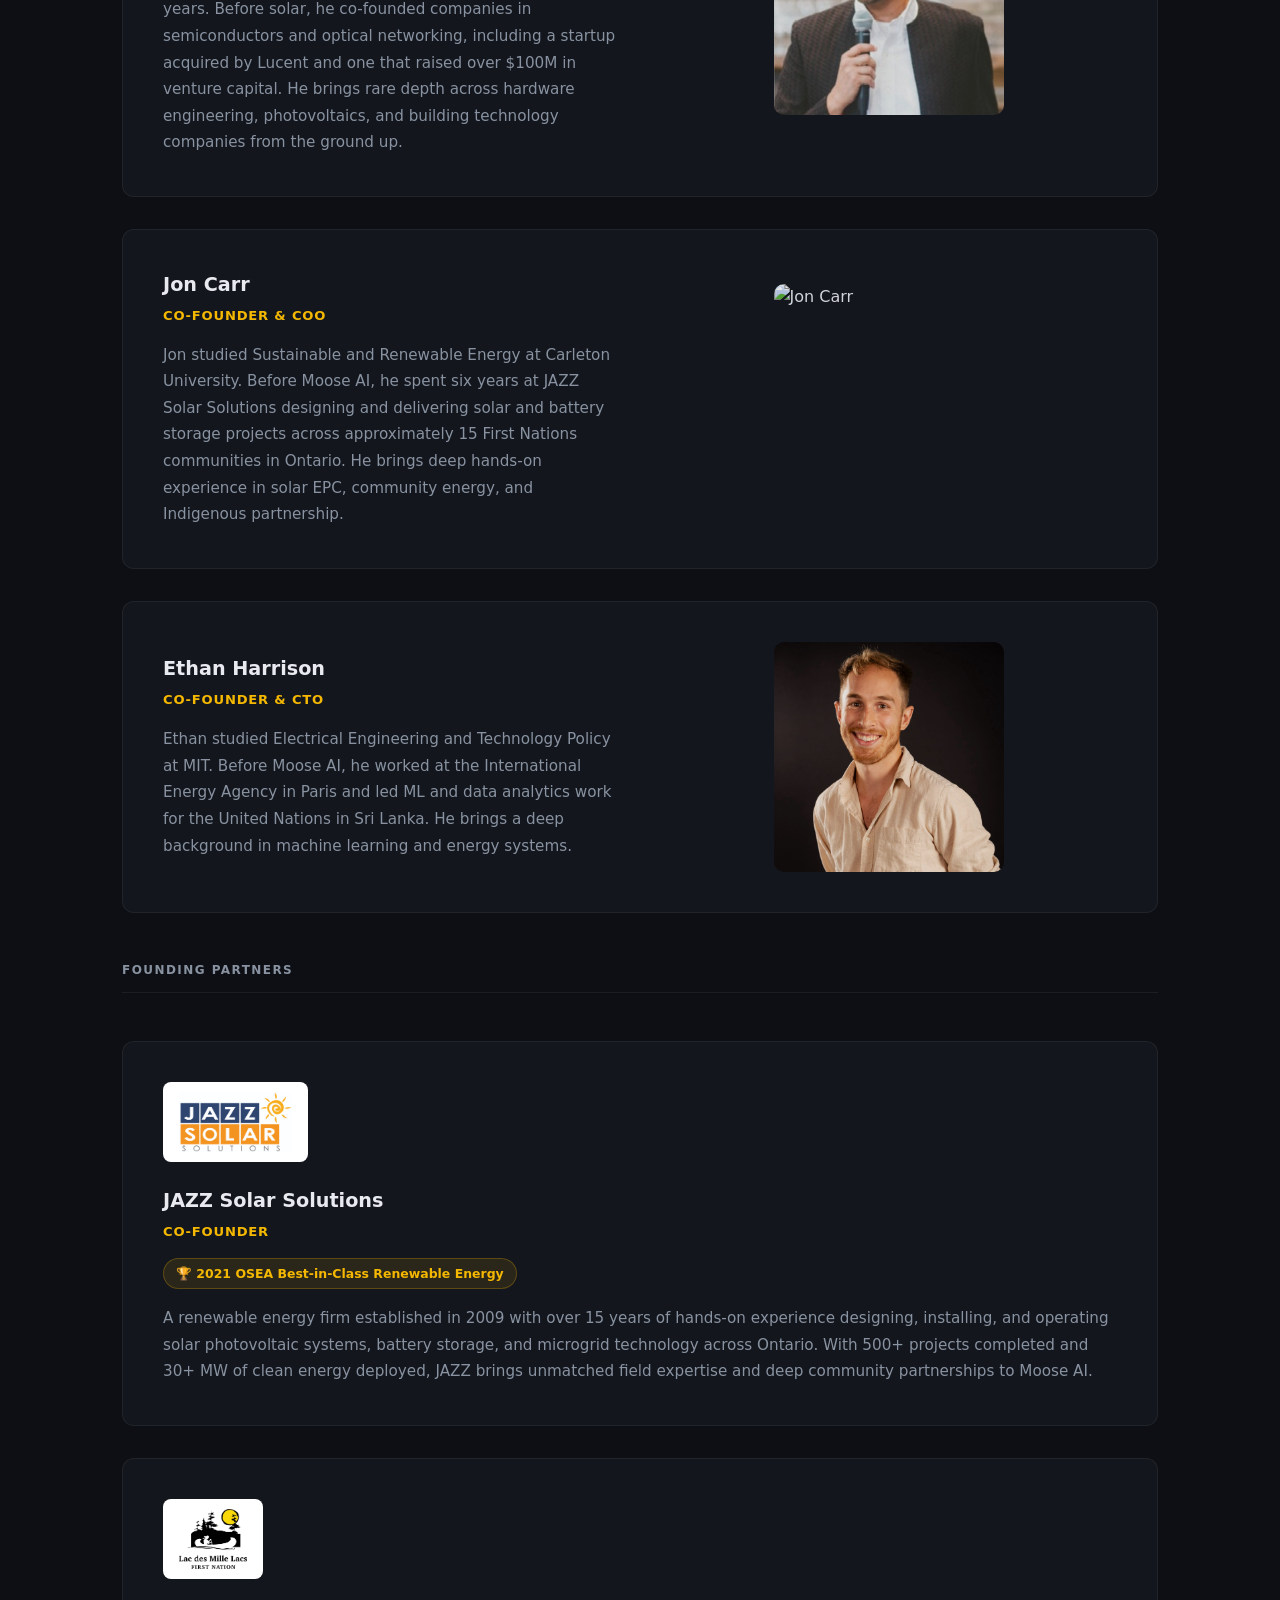
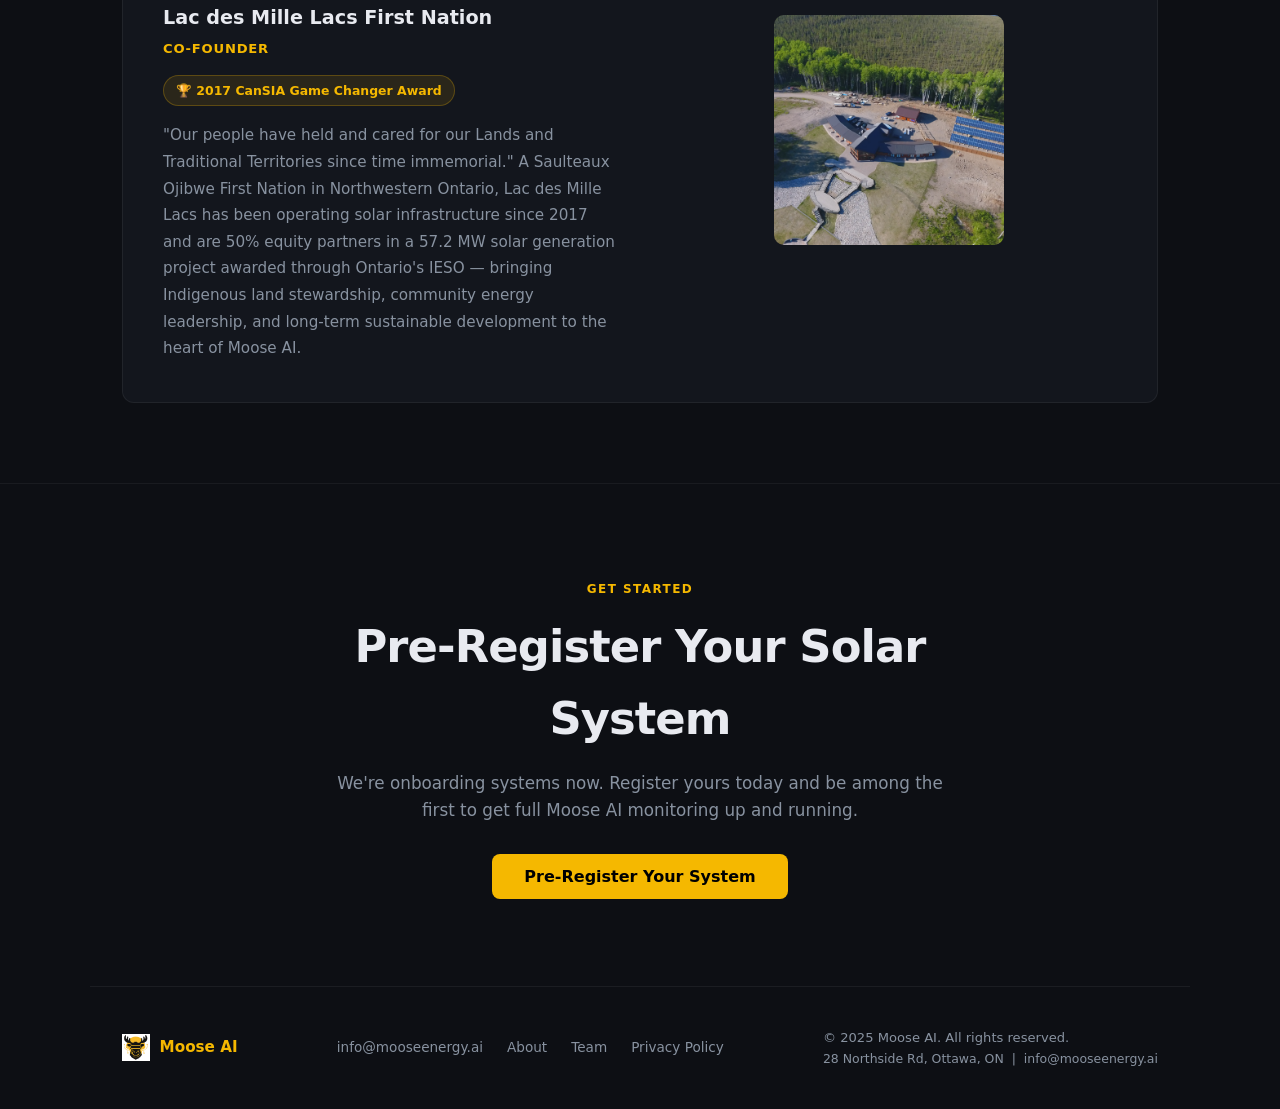
==== commit f9408064: "Add founder team section with bios and headshots - Add Ketan Bhalla (CEO), Jon Carr (COO), Ethan Har" ====
--- a/index.html
+++ b/index.html
@@ -659,15 +659,30 @@
 
     .team-photo {
       width: 100%;
-      height: 260px;
+      max-width: 230px;
+      aspect-ratio: 1 / 1;
       object-fit: cover;
+      object-position: center top;
       border-radius: 10px;
       filter: brightness(0.9);
+      justify-self: center;
     }
 
     @media (max-width: 768px) {
       .team-card-inner { grid-template-columns: 1fr; }
       .team-photo { height: 200px; }
+    }
+
+    /* TEAM SUBHEADING */
+    .team-subheading {
+      font-size: 0.75rem;
+      font-weight: 700;
+      text-transform: uppercase;
+      letter-spacing: 0.12em;
+      color: var(--muted);
+      margin-bottom: 1.5rem;
+      padding-bottom: 0.75rem;
+      border-bottom: 1px solid rgba(255,255,255,0.06);
     }
 
     /* DIVIDER */
@@ -879,9 +894,54 @@
   <!-- TEAM -->
   <section id="team">
     <div class="section-label">Team</div>
-    <h2 class="section-title">Founded by Solar Practitioners</h2>
-    <p class="section-sub">Our founders come from the field — not just the boardroom.</p>
+    <h2 class="section-title">Built Where Solar Meets AI</h2>
+    <p class="section-sub">Our founders bring together decades of hands-on solar and community energy experience with MIT-trained machine learning expertise.</p>
+
+    <div class="team-subheading">Founders</div>
     <div class="team-grid">
+
+      <!-- Ketan Bhalla -->
+      <div class="team-card">
+        <div class="team-card-inner">
+          <div>
+            <div class="team-name">Ketan Bhalla</div>
+            <div class="team-title">Co-Founder &amp; CEO</div>
+            <p class="team-bio">Ketan studied Electrical Engineering at the University of Alberta and founded JAZZ Solar Solutions in 2008, building it into Ontario's leading community solar provider over 18 years. Before solar, he co-founded companies in semiconductors and optical networking, including a startup acquired by Lucent and one that raised over $100M in venture capital. He brings rare depth across hardware engineering, photovoltaics, and building technology companies from the ground up.</p>
+          </div>
+          <img src="Showcase%20photos/Ketan%20Headshot.jpg" alt="Ketan Bhalla" class="team-photo" />
+        </div>
+      </div>
+
+      <!-- Jon Carr -->
+      <div class="team-card">
+        <div class="team-card-inner">
+          <div>
+            <div class="team-name">Jon Carr</div>
+            <div class="team-title">Co-Founder &amp; COO</div>
+            <p class="team-bio">Jon studied Sustainable and Renewable Energy at Carleton University. Before Moose AI, he spent six years at JAZZ Solar Solutions designing and delivering solar and battery storage projects across approximately 15 First Nations communities in Ontario. He brings deep hands-on experience in solar EPC, community energy, and Indigenous partnership.</p>
+          </div>
+          <img src="Showcase%20photos/Jon%20Carr%20Headshot.png" alt="Jon Carr" class="team-photo" />
+        </div>
+      </div>
+
+      <!-- Ethan Harrison -->
+      <div class="team-card">
+        <div class="team-card-inner">
+          <div>
+            <div class="team-name">Ethan Harrison</div>
+            <div class="team-title">Co-Founder &amp; CTO</div>
+            <p class="team-bio">Ethan studied Electrical Engineering and Technology Policy at MIT. Before Moose AI, he worked at the International Energy Agency in Paris and led ML and data analytics work for the United Nations in Sri Lanka. He brings a deep background in machine learning and energy systems.</p>
+          </div>
+          <img src="Showcase%20photos/Ethan%20Headshot.jpg" alt="Ethan Harrison" class="team-photo" />
+        </div>
+      </div>
+
+    </div>
+
+    <div class="team-subheading" style="margin-top: 3rem;">Founding Partners</div>
+    <div class="team-grid">
+
+      <!-- JAZZ Solar Solutions -->
       <div class="team-card">
         <div class="team-card-inner no-photo">
           <div>
@@ -893,6 +953,8 @@
           </div>
         </div>
       </div>
+
+      <!-- Lac des Mille Lacs First Nation -->
       <div class="team-card">
         <div class="team-card-inner">
           <div>
@@ -905,6 +967,7 @@
           <img src="ldml-solar.jpg" alt="Lac des Mille Lacs First Nation solar array" class="team-photo" />
         </div>
       </div>
+
     </div>
   </section>
 
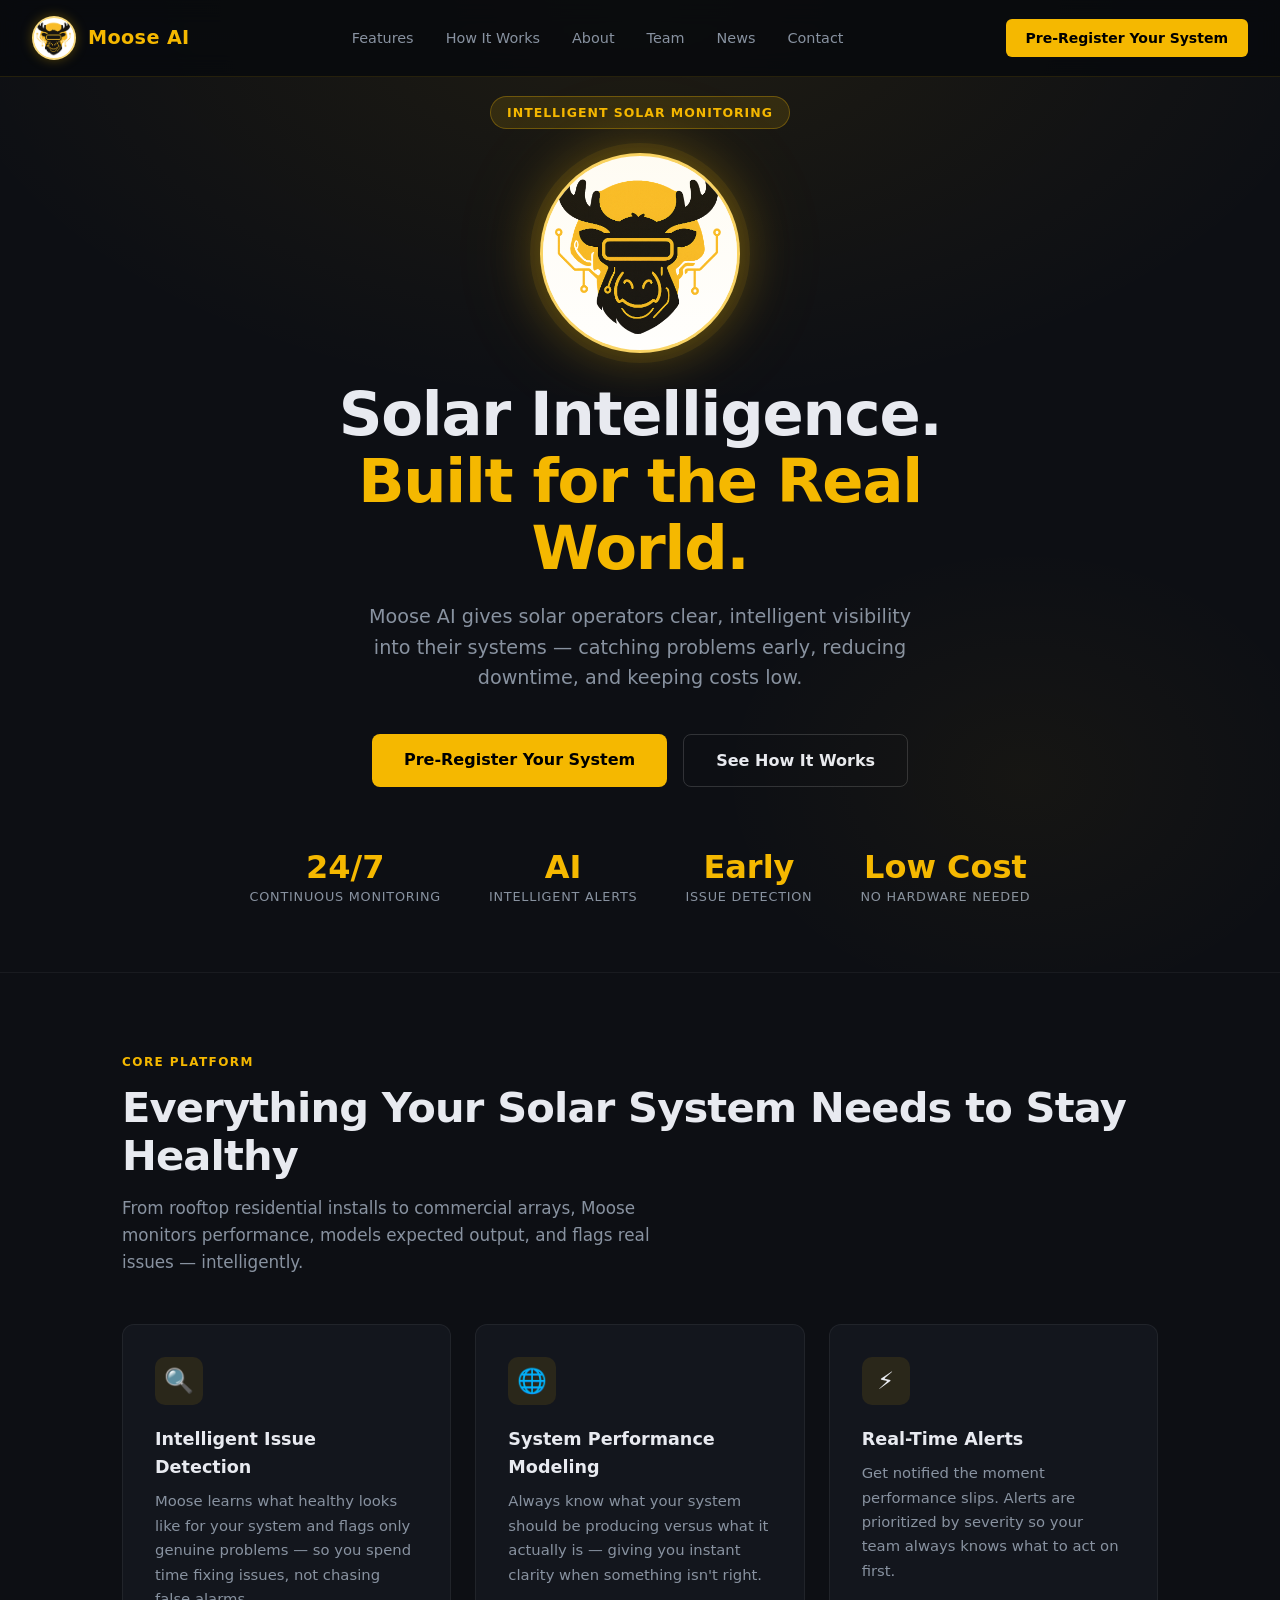
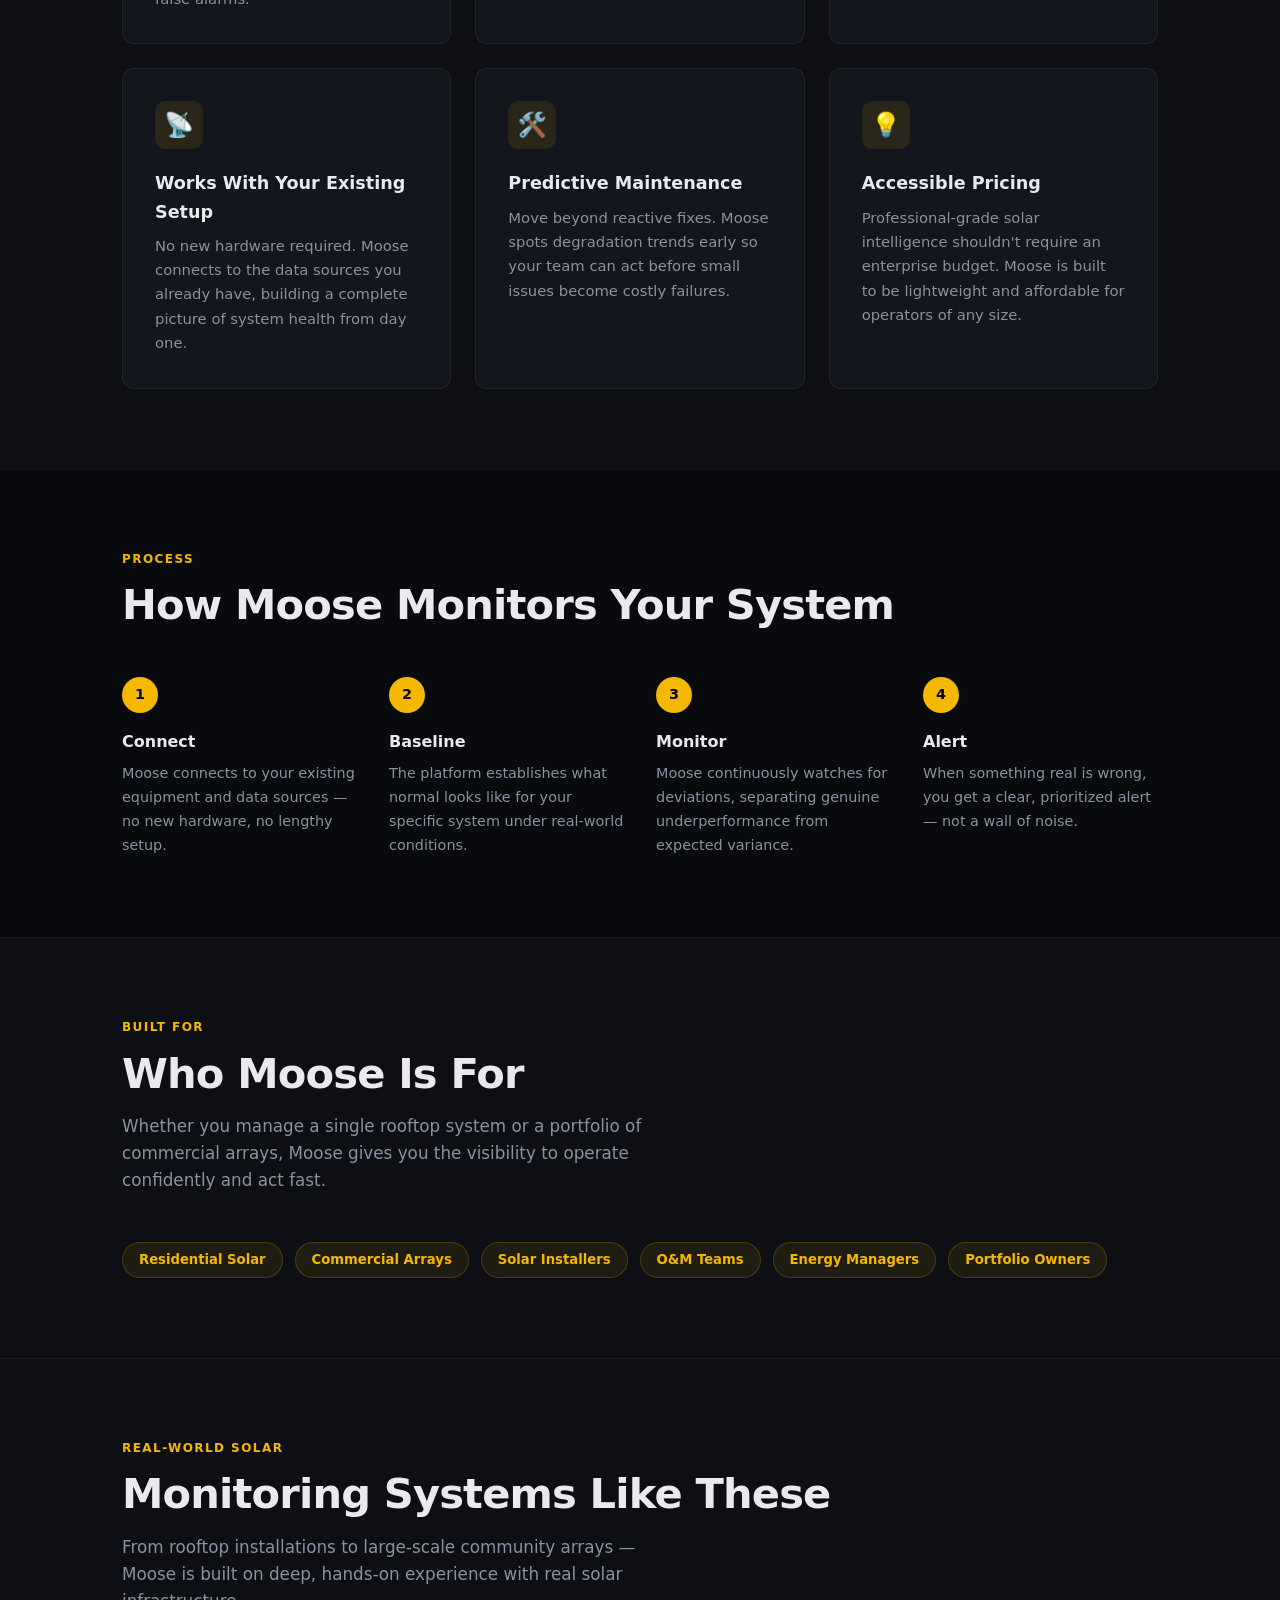
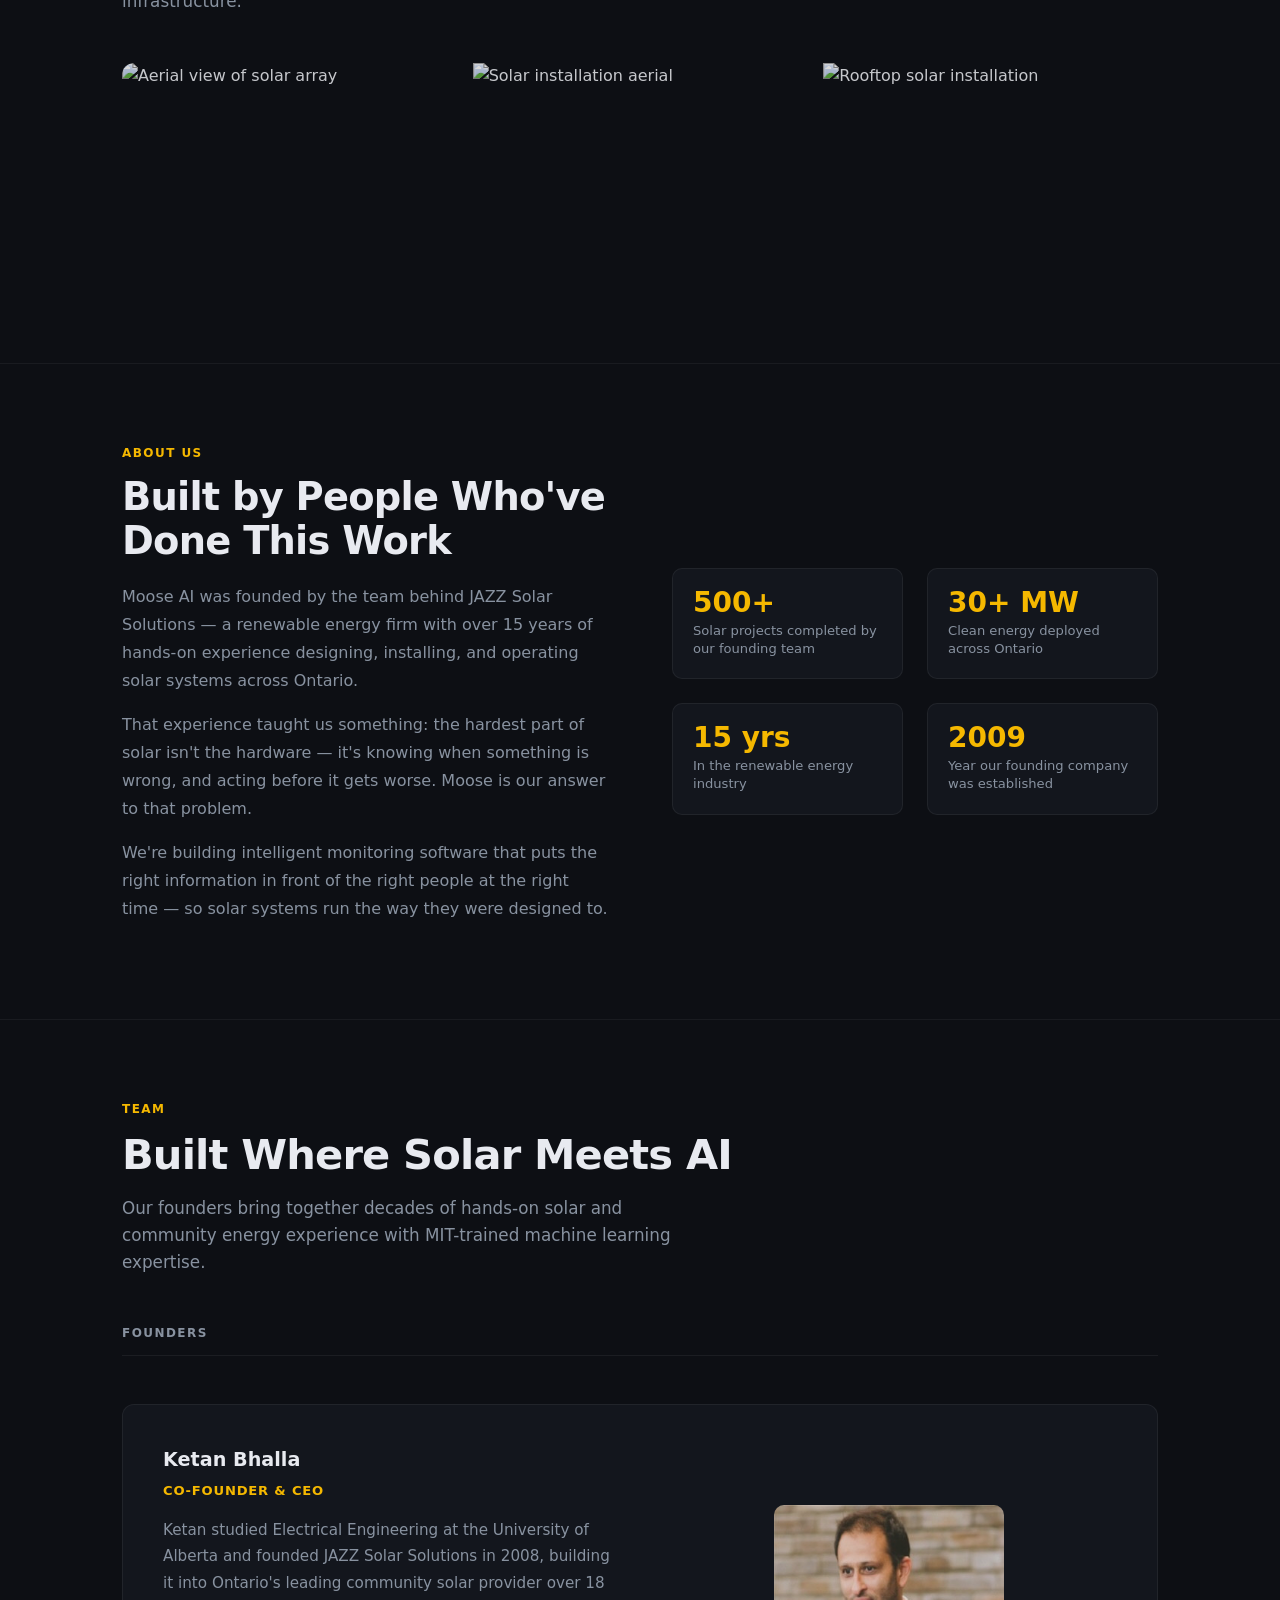
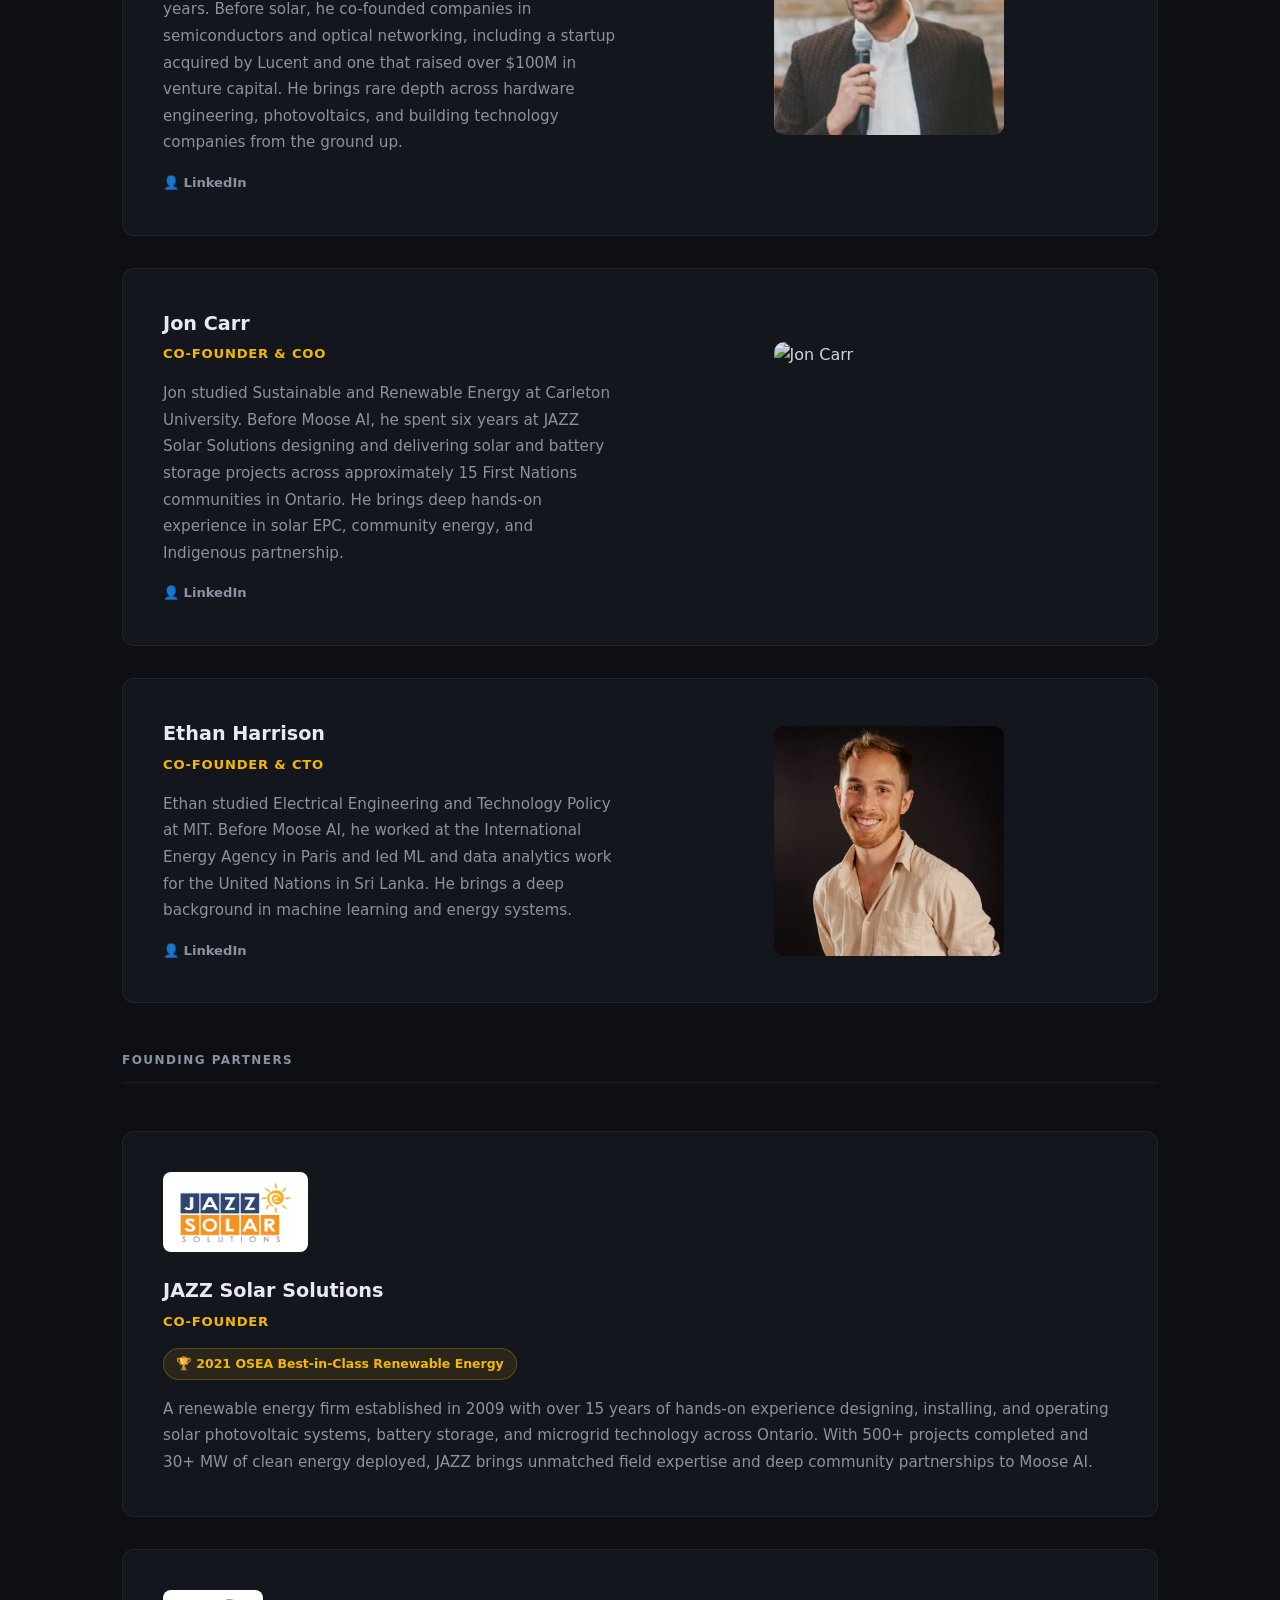
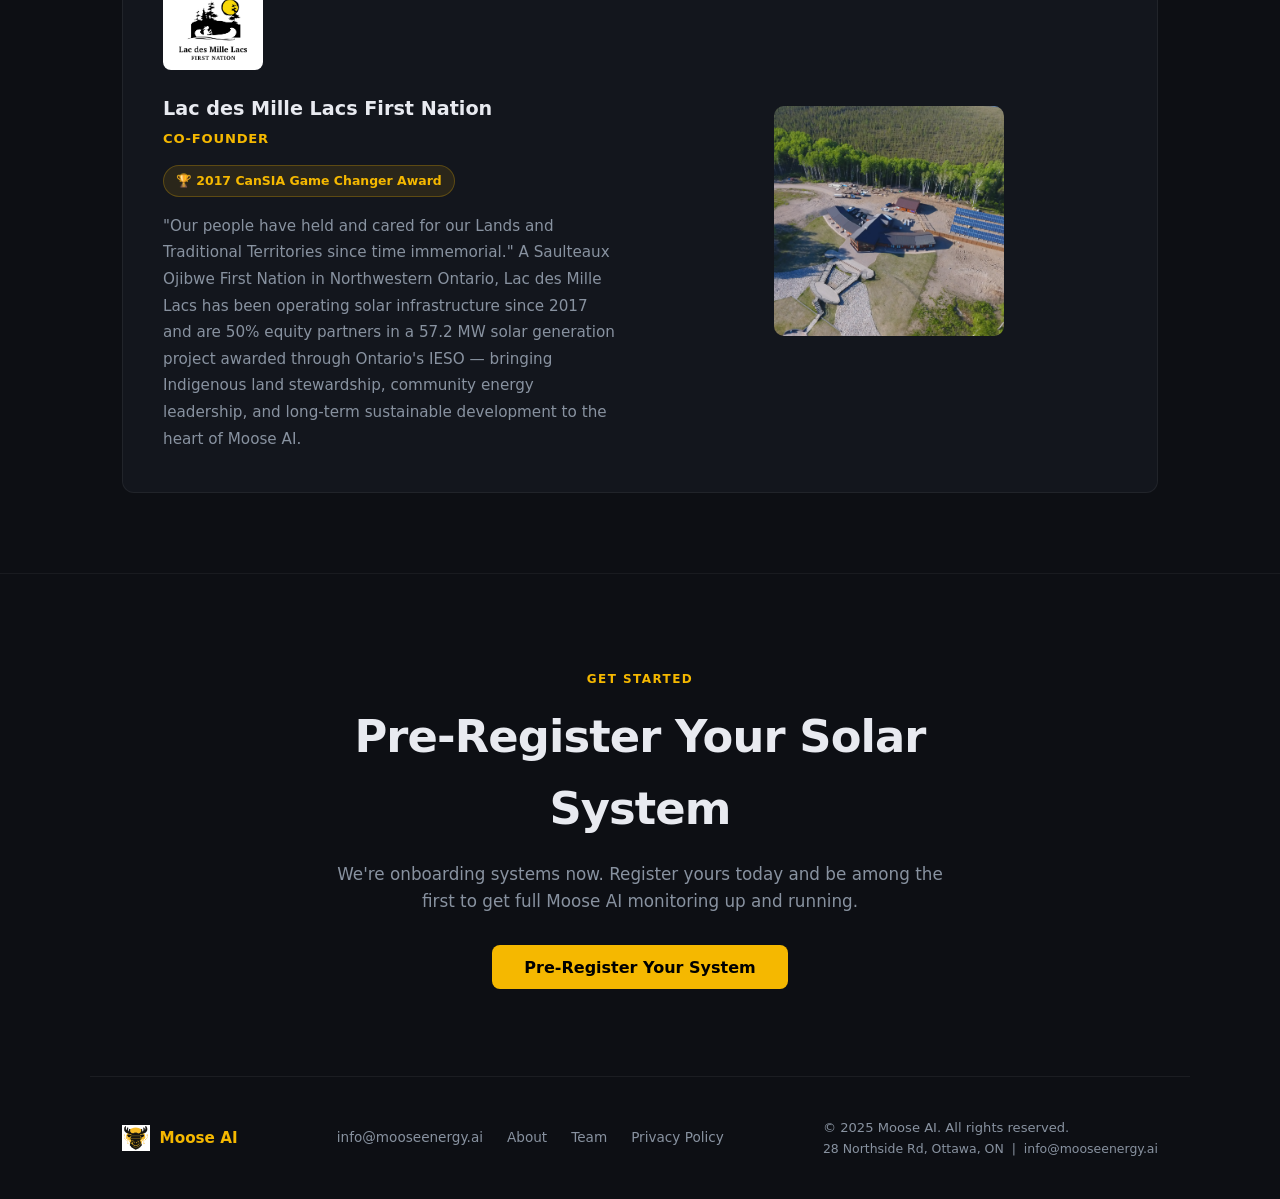
==== commit bdc499d6: "Add LinkedIn links to founder team cards Co-Authored-By: Claude Sonnet 4.6 <noreply@anthropic.com>" ====
--- a/index.html
+++ b/index.html
@@ -685,6 +685,19 @@
       border-bottom: 1px solid rgba(255,255,255,0.06);
     }
 
+    .team-linkedin {
+      display: inline-flex;
+      align-items: center;
+      gap: 0.4rem;
+      margin-top: 1rem;
+      color: var(--muted);
+      font-size: 0.82rem;
+      font-weight: 600;
+      text-decoration: none;
+      transition: color 0.2s;
+    }
+    .team-linkedin:hover { color: var(--gold); }
+
     /* DIVIDER */
     .divider {
       border: none;
@@ -907,6 +920,7 @@
             <div class="team-name">Ketan Bhalla</div>
             <div class="team-title">Co-Founder &amp; CEO</div>
             <p class="team-bio">Ketan studied Electrical Engineering at the University of Alberta and founded JAZZ Solar Solutions in 2008, building it into Ontario's leading community solar provider over 18 years. Before solar, he co-founded companies in semiconductors and optical networking, including a startup acquired by Lucent and one that raised over $100M in venture capital. He brings rare depth across hardware engineering, photovoltaics, and building technology companies from the ground up.</p>
+            <a href="https://www.linkedin.com/in/ketan-bhalla-b7a29b/" target="_blank" rel="noopener" class="team-linkedin">&#128100; LinkedIn</a>
           </div>
           <img src="Showcase%20photos/Ketan%20Headshot.jpg" alt="Ketan Bhalla" class="team-photo" />
         </div>
@@ -919,6 +933,7 @@
             <div class="team-name">Jon Carr</div>
             <div class="team-title">Co-Founder &amp; COO</div>
             <p class="team-bio">Jon studied Sustainable and Renewable Energy at Carleton University. Before Moose AI, he spent six years at JAZZ Solar Solutions designing and delivering solar and battery storage projects across approximately 15 First Nations communities in Ontario. He brings deep hands-on experience in solar EPC, community energy, and Indigenous partnership.</p>
+            <a href="https://www.linkedin.com/in/jon-carr-a5b461181/" target="_blank" rel="noopener" class="team-linkedin">&#128100; LinkedIn</a>
           </div>
           <img src="Showcase%20photos/Jon%20Carr%20Headshot.png" alt="Jon Carr" class="team-photo" />
         </div>
@@ -931,6 +946,7 @@
             <div class="team-name">Ethan Harrison</div>
             <div class="team-title">Co-Founder &amp; CTO</div>
             <p class="team-bio">Ethan studied Electrical Engineering and Technology Policy at MIT. Before Moose AI, he worked at the International Energy Agency in Paris and led ML and data analytics work for the United Nations in Sri Lanka. He brings a deep background in machine learning and energy systems.</p>
+            <a href="https://www.linkedin.com/in/ethan-harrison-1aa902143/" target="_blank" rel="noopener" class="team-linkedin">&#128100; LinkedIn</a>
           </div>
           <img src="Showcase%20photos/Ethan%20Headshot.jpg" alt="Ethan Harrison" class="team-photo" />
         </div>
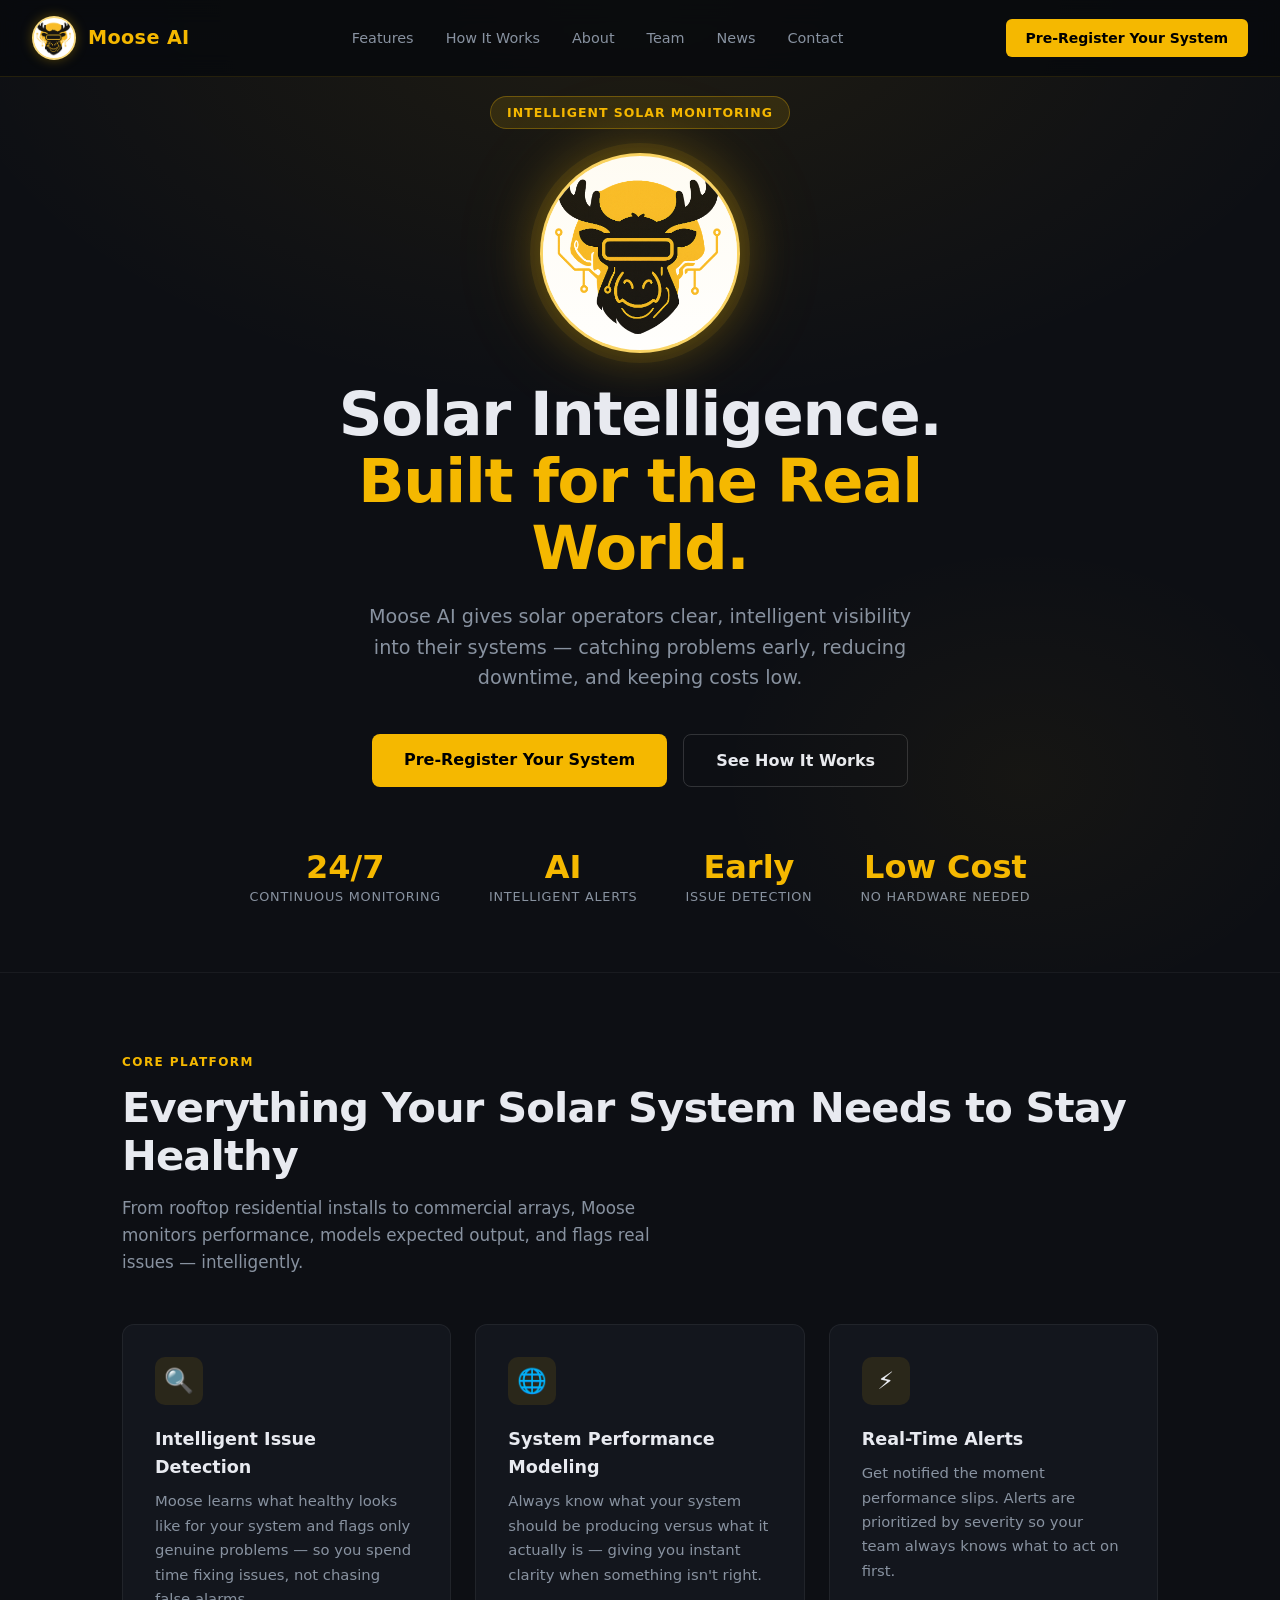
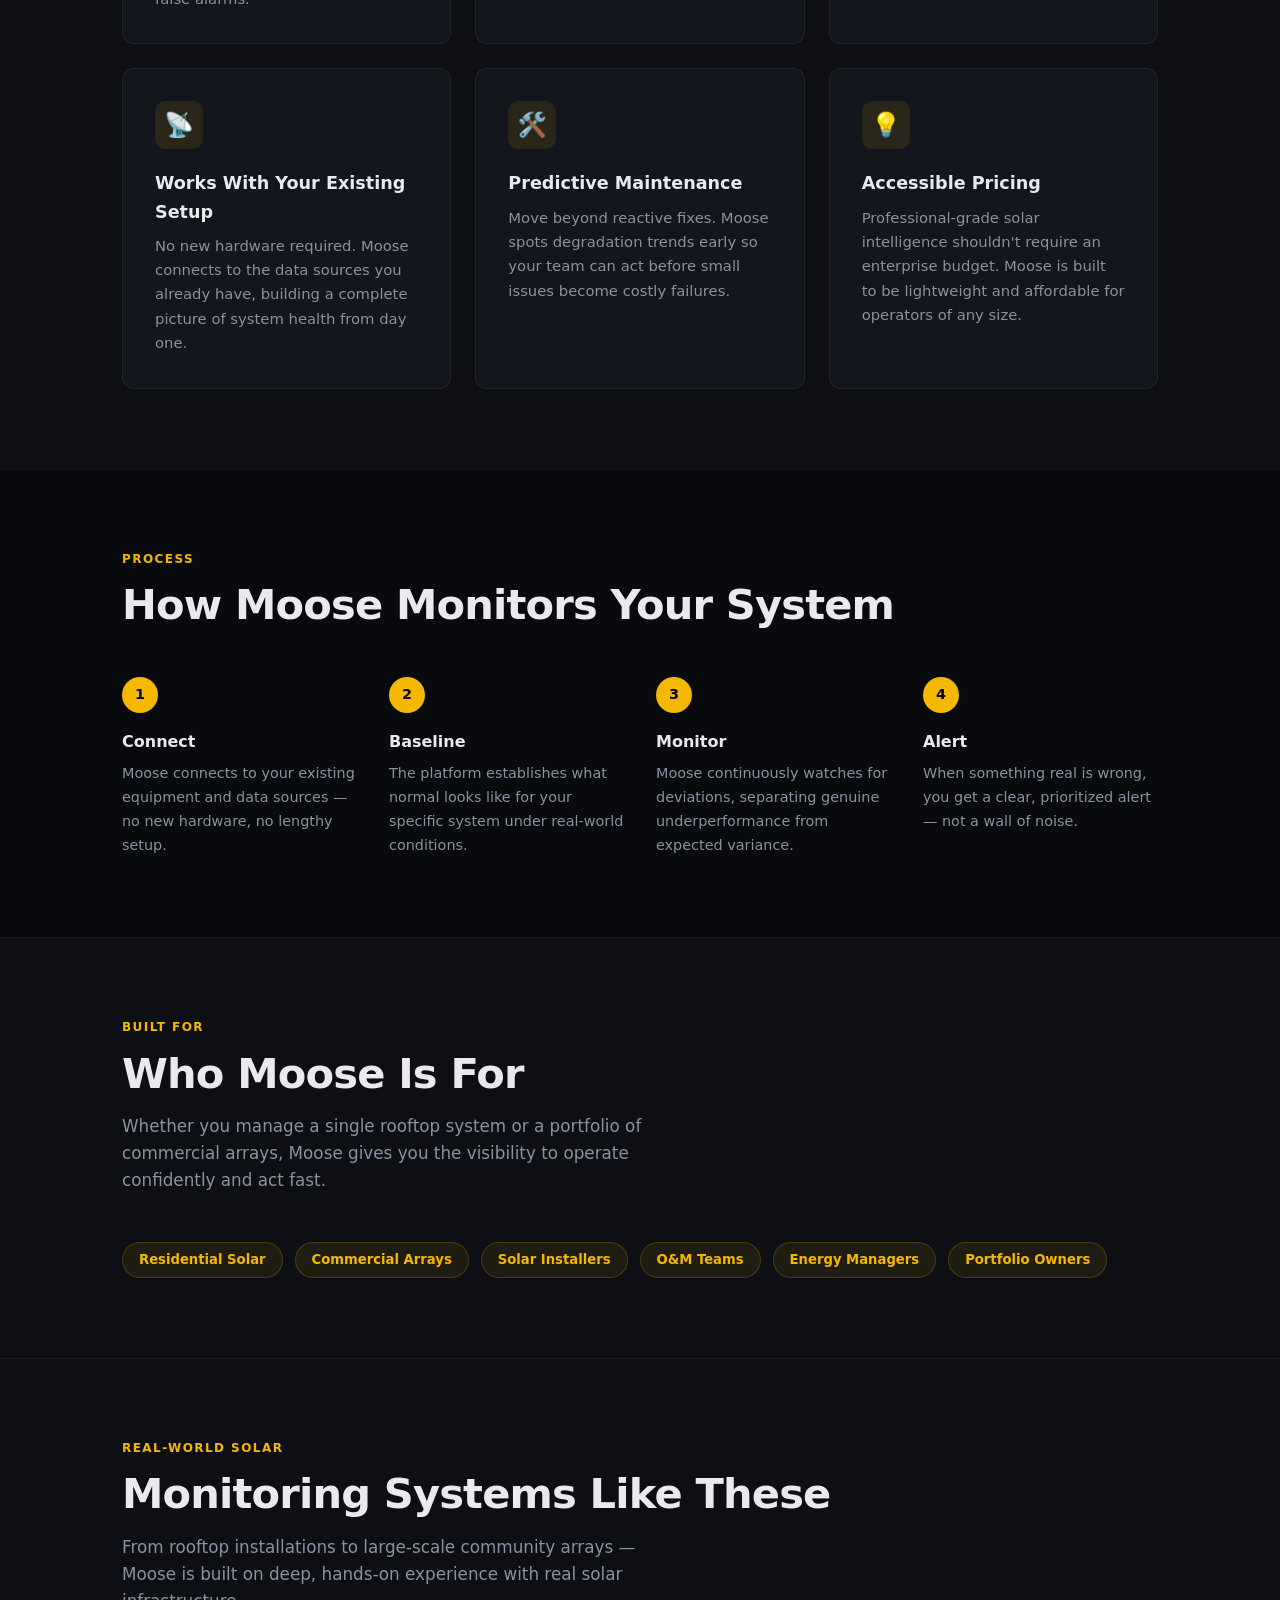
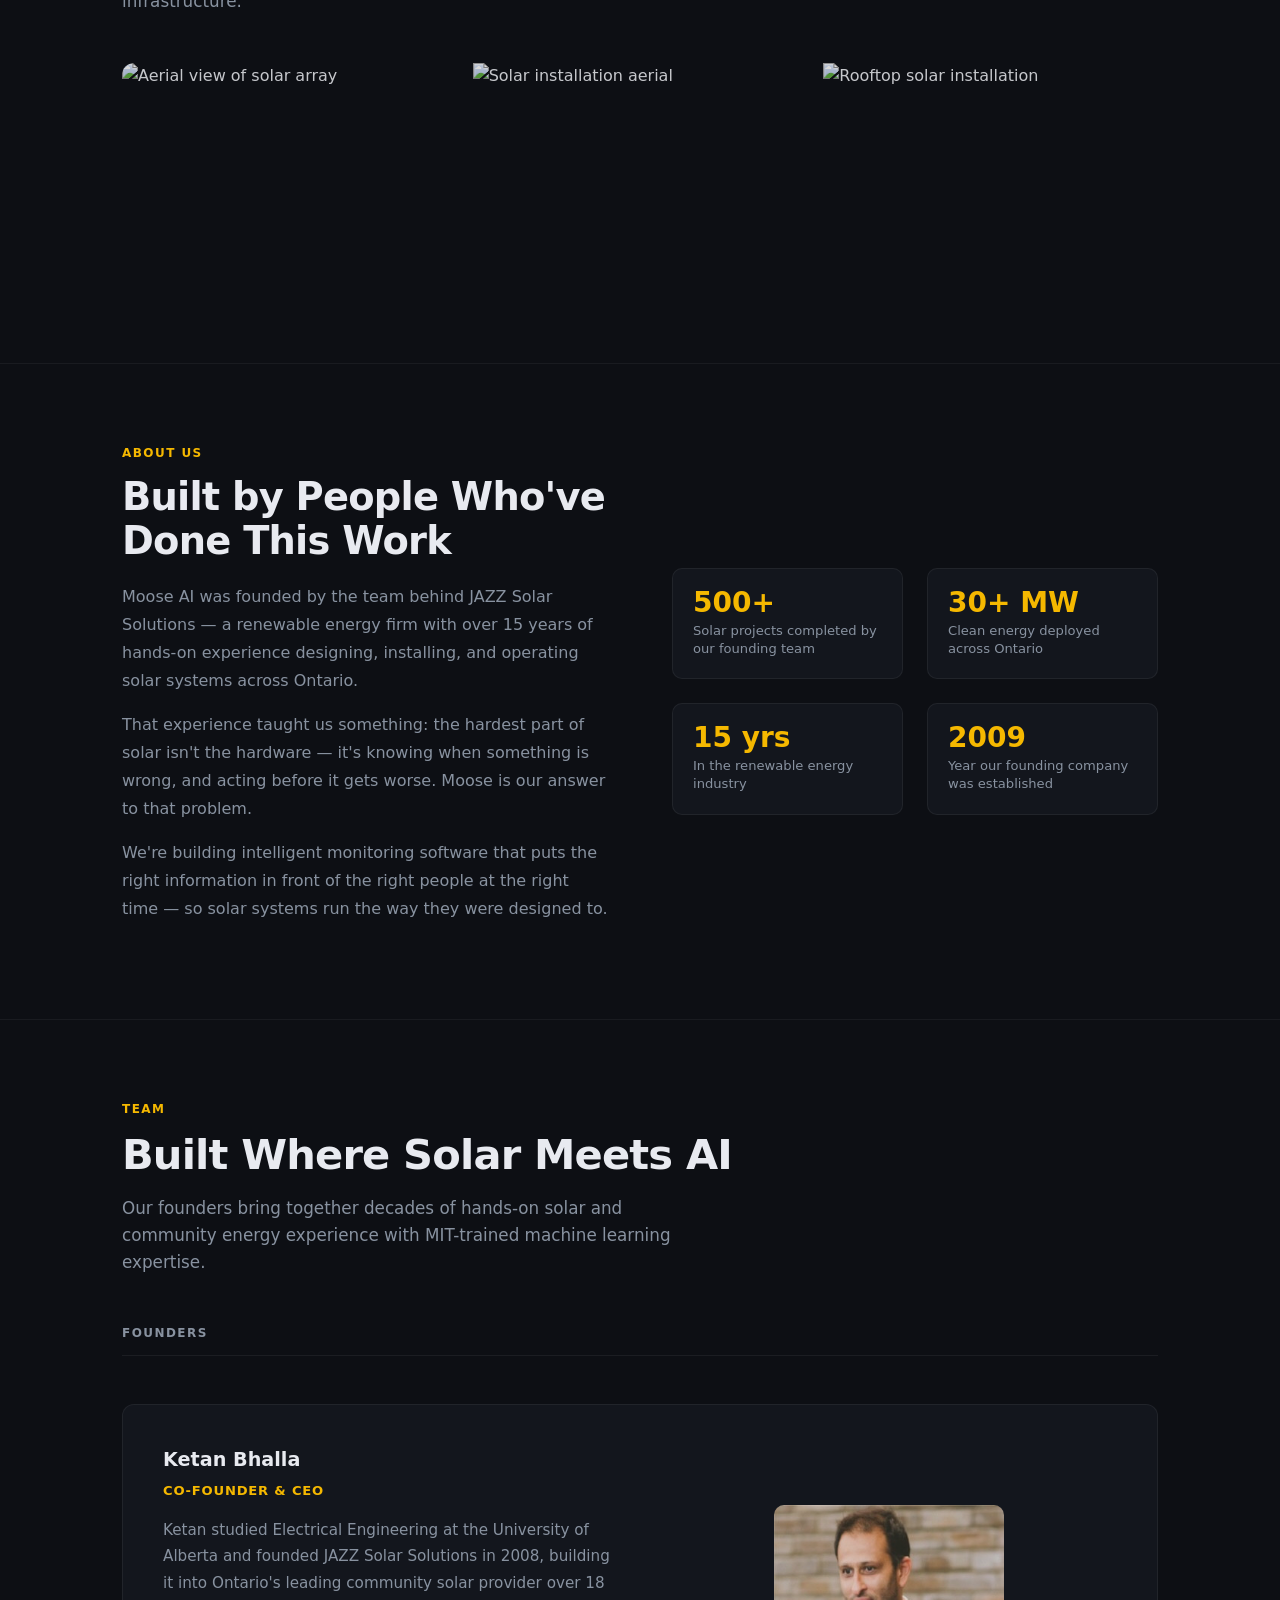
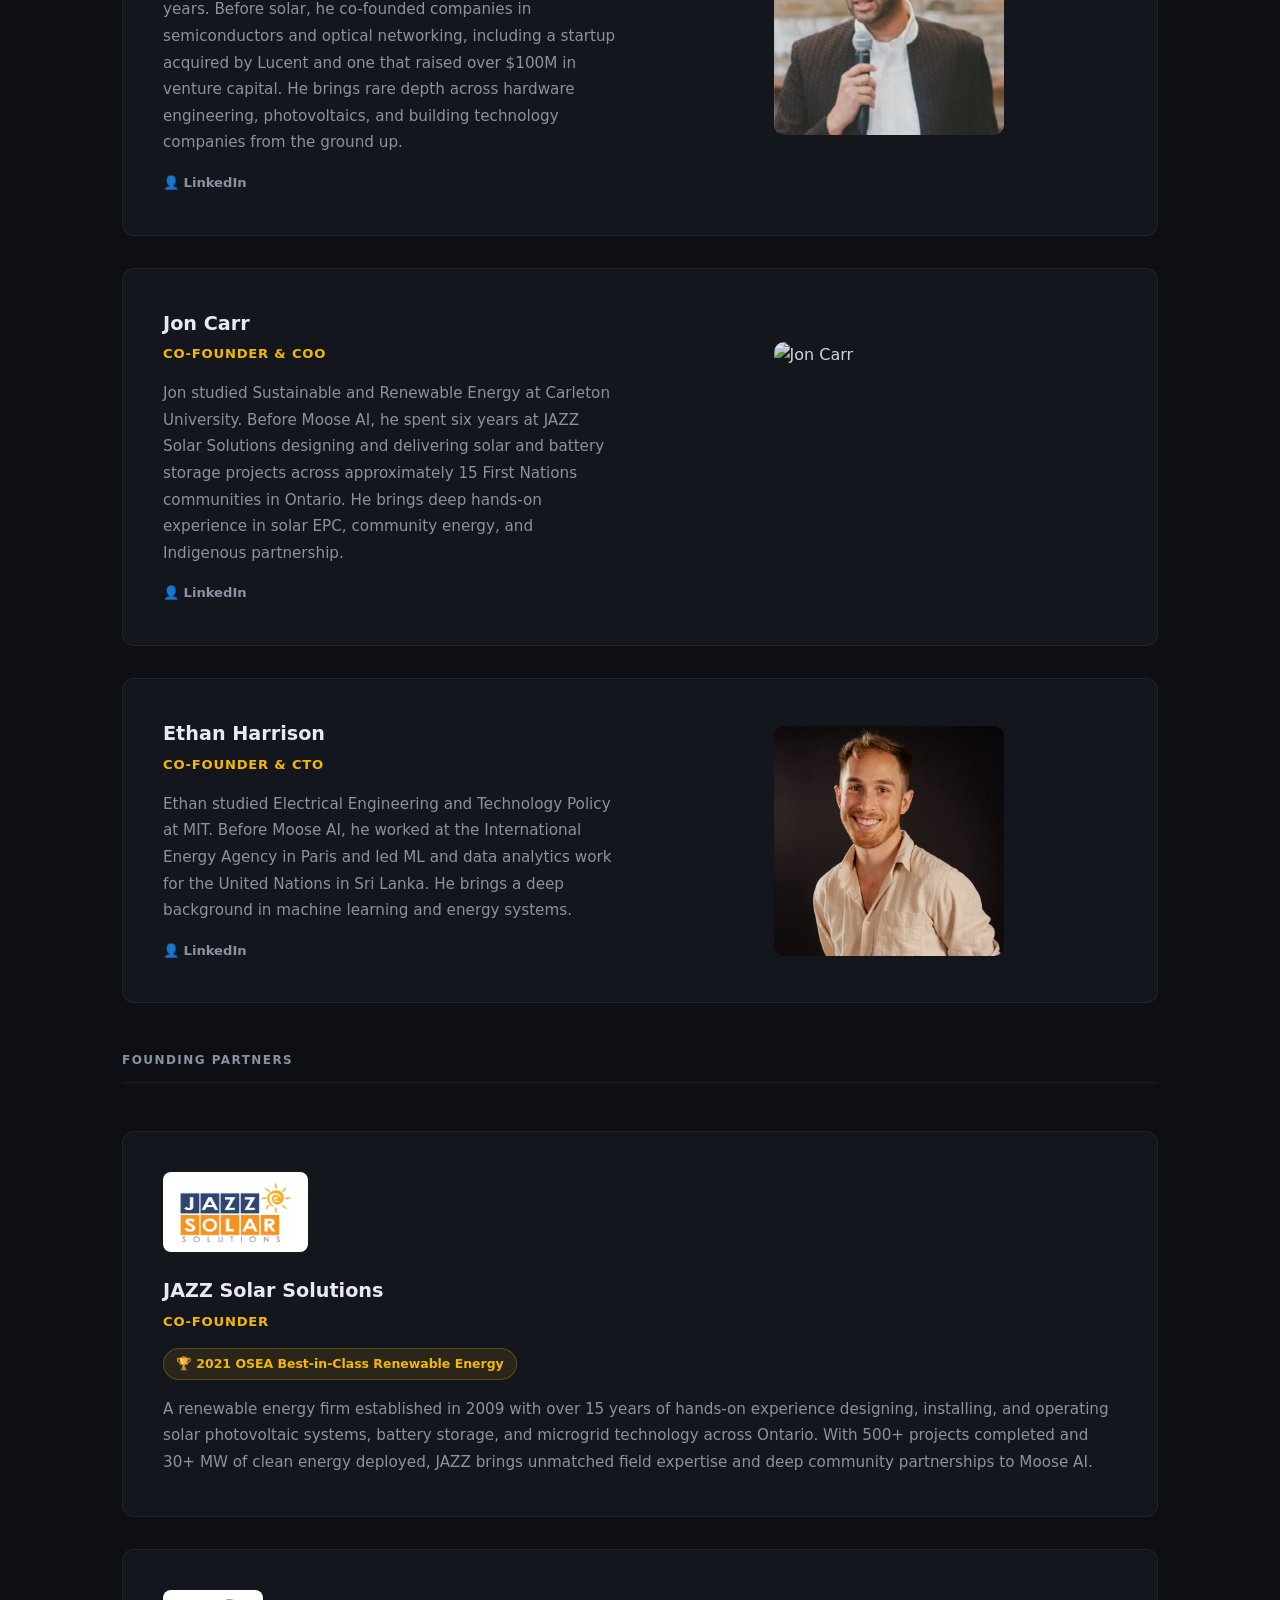
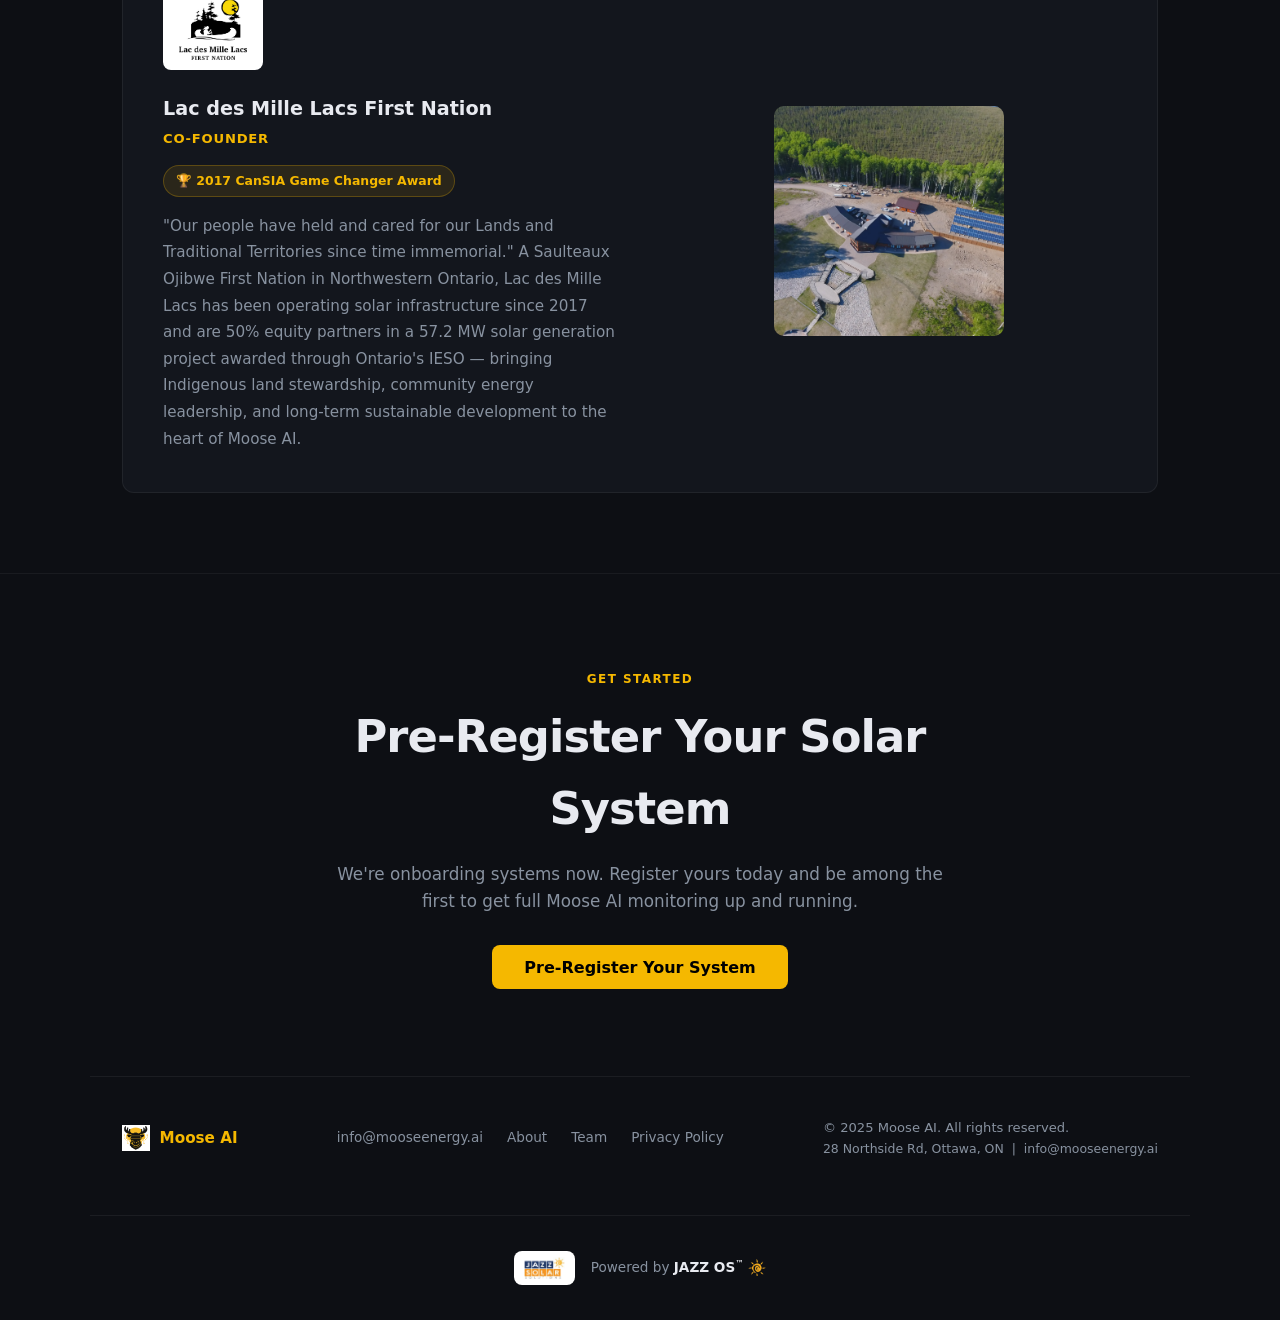
==== commit b9125674: "Add "Powered by JAZZ OS™" footer across all pages Shared brand strip below the existing footer on ev" ====
--- a/index.html
+++ b/index.html
@@ -719,6 +719,7 @@
       .solar-gallery img:last-child { display: block; }
     }
   </style>
+  <link rel="stylesheet" href="footer.css" />
 </head>
 <body>
 
@@ -1017,6 +1018,12 @@
     </div>
   </footer>
 
+  <!-- JAZZ OS™ footer -->
+  <footer class="jazz-sitefoot">
+    <img src="assets/jazz-logo.jpg" alt="JAZZ Solar Solutions" class="jazz-foot-logo" />
+    <span>Powered by <strong>JAZZ&nbsp;OS<sup class="jazz-tm">™</sup></strong> <img src="assets/jazz-sun.png" class="jazz-os-sun" alt="" /></span>
+  </footer>
+
   <script></script>
 
 </body>
--- a/footer.css
+++ b/footer.css
@@ -0,0 +1,34 @@
+/* JAZZ OS™ footer — shared brand strip across JAZZ projects.
+   Self-contained: classes namespaced .jazz-* to avoid clashes.
+   Colors adapted here for the Moose AI dark theme (originals are
+   navy/cream for light backgrounds). */
+
+.jazz-sitefoot {
+  display: flex;
+  align-items: center;
+  gap: 1rem;
+  justify-content: center;
+  flex-wrap: wrap;
+  text-align: center;
+  padding: 2.2rem 1.4rem;
+  margin-top: 1rem;
+  border-top: 1px solid rgba(255, 255, 255, 0.06);
+  color: #8892a0;
+  font-size: 0.85rem;
+  font-family: 'Inter', system-ui, -apple-system, 'Segoe UI', Roboto, sans-serif;
+}
+
+.jazz-sitefoot .jazz-foot-logo {
+  height: 34px;
+  width: auto;
+  background: #fff;
+  padding: 5px 9px;
+  border-radius: 8px;
+  border: 1px solid rgba(255, 255, 255, 0.12);
+}
+
+.jazz-sitefoot strong { color: #e8eaf0; font-weight: 700; }
+
+.jazz-sitefoot .jazz-tm { font-size: 0.6em; vertical-align: super; font-weight: 700; }
+
+.jazz-sitefoot .jazz-os-sun { height: 1.25em; width: auto; vertical-align: -0.24em; }
